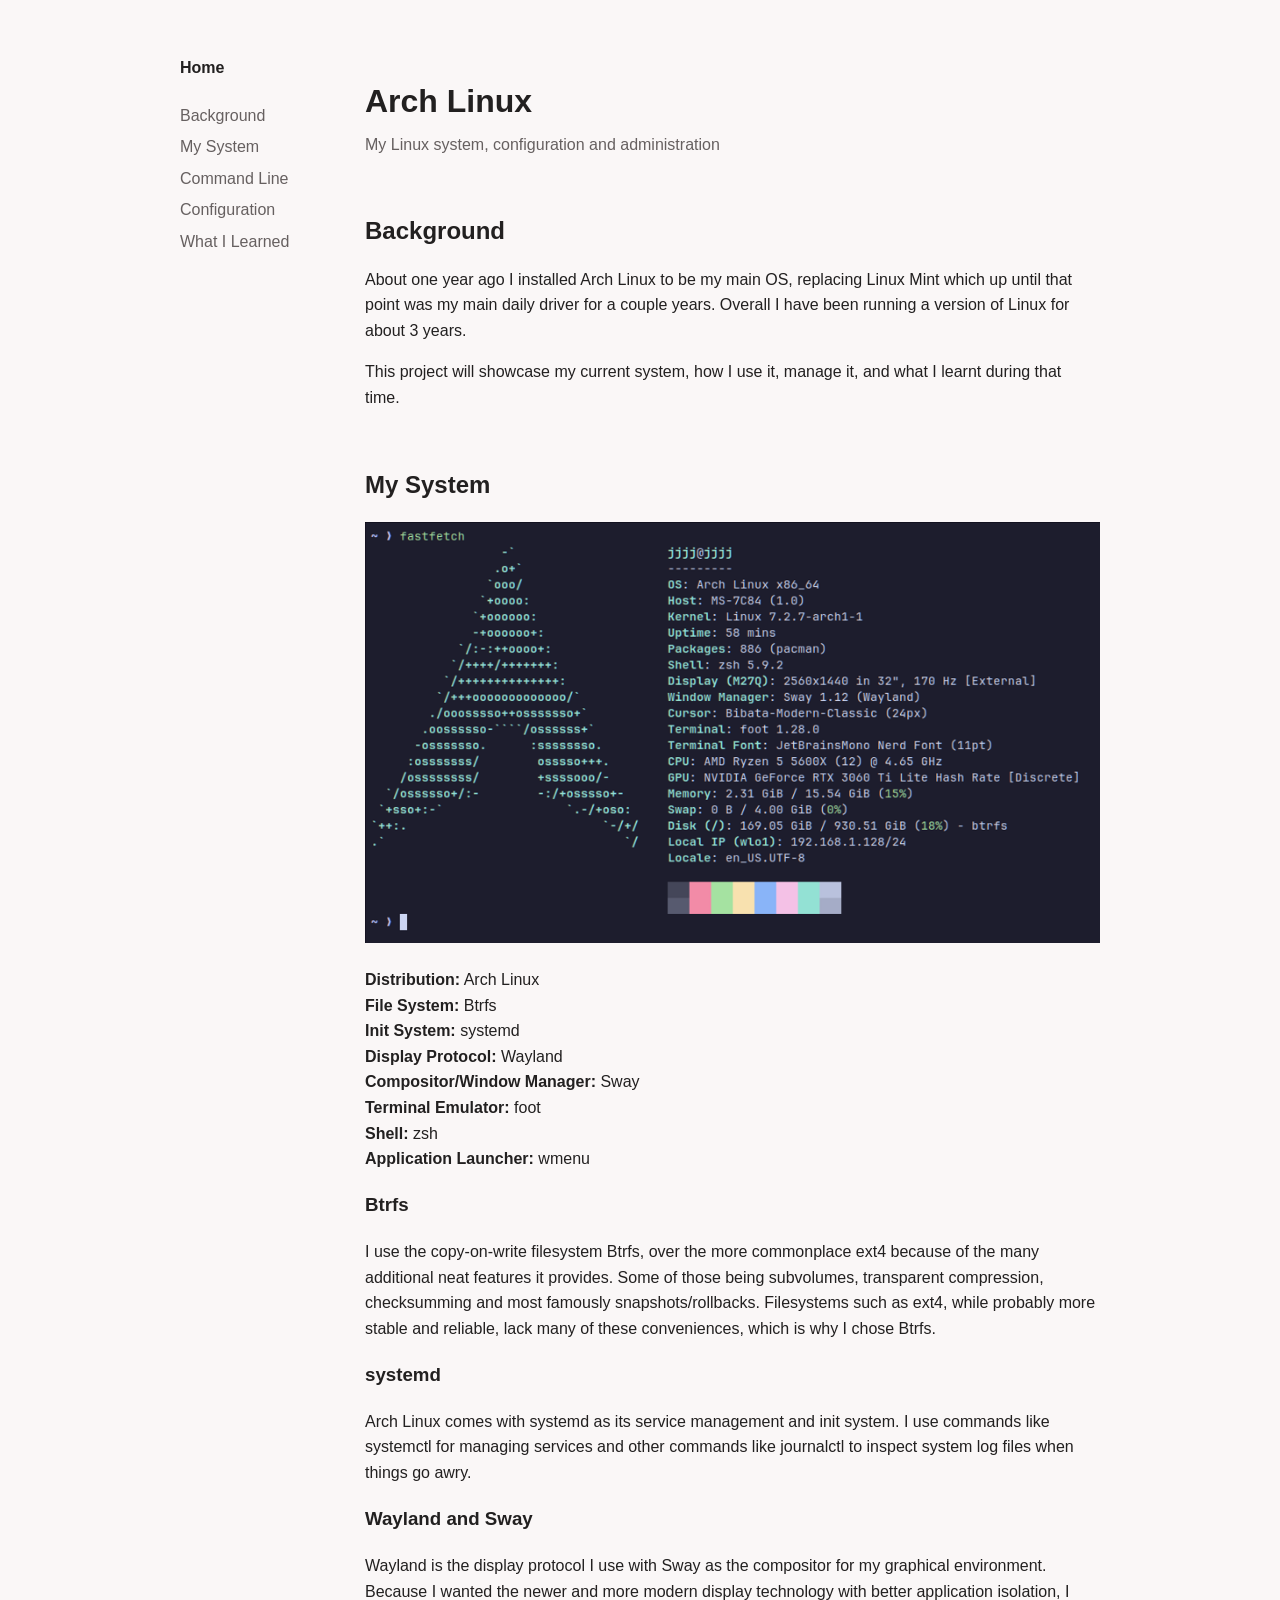
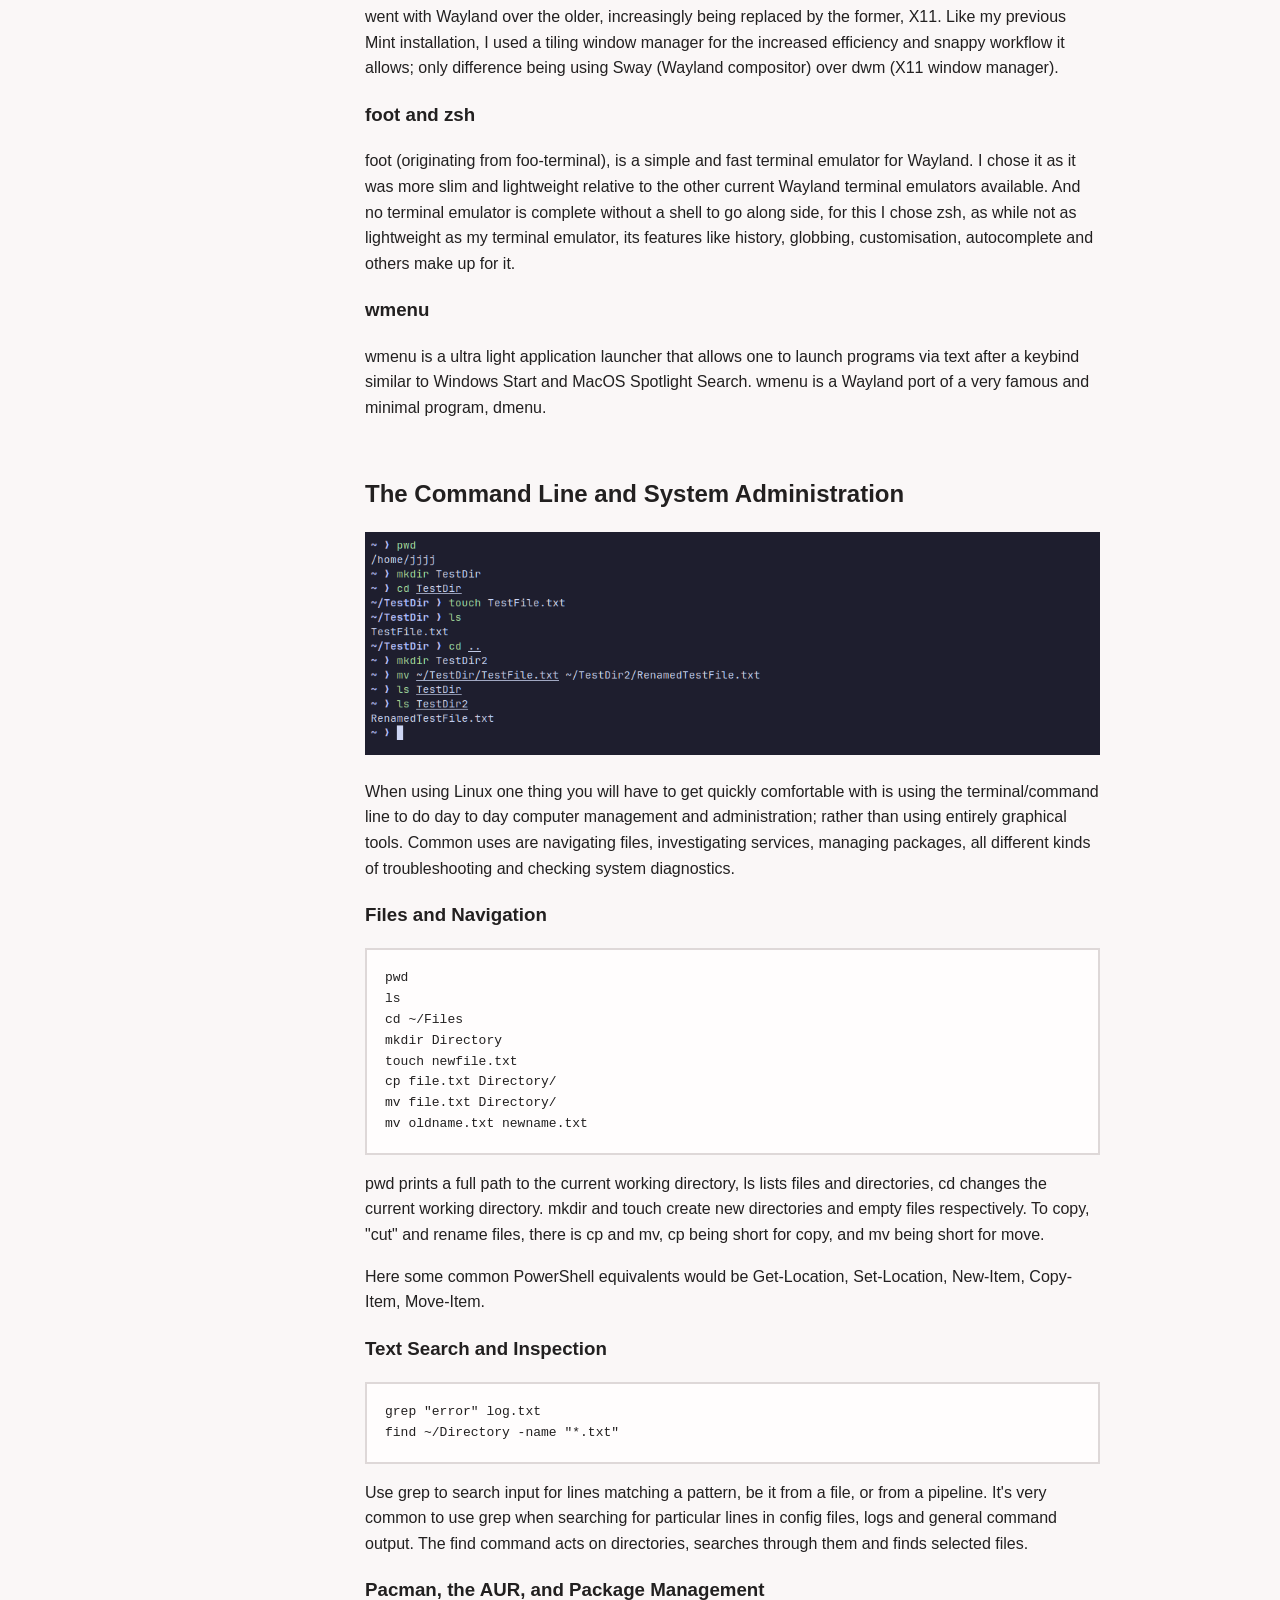
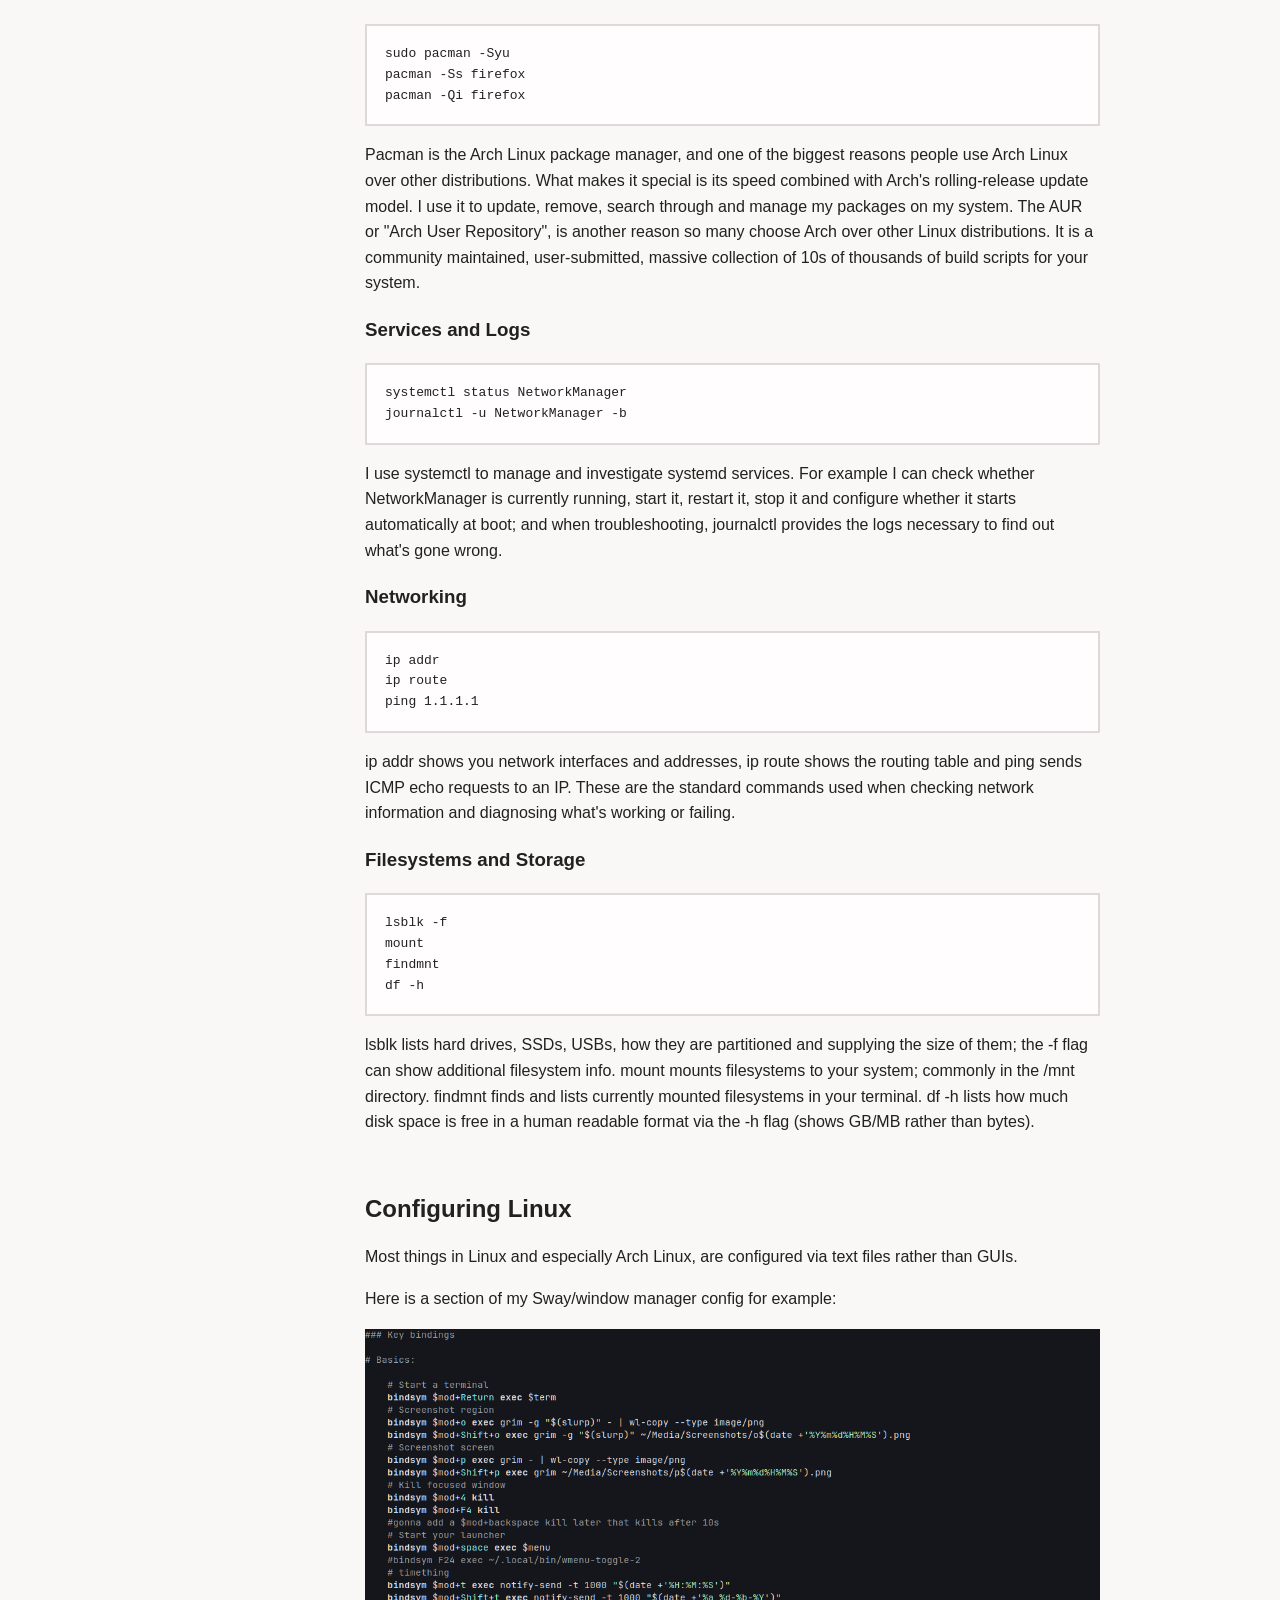
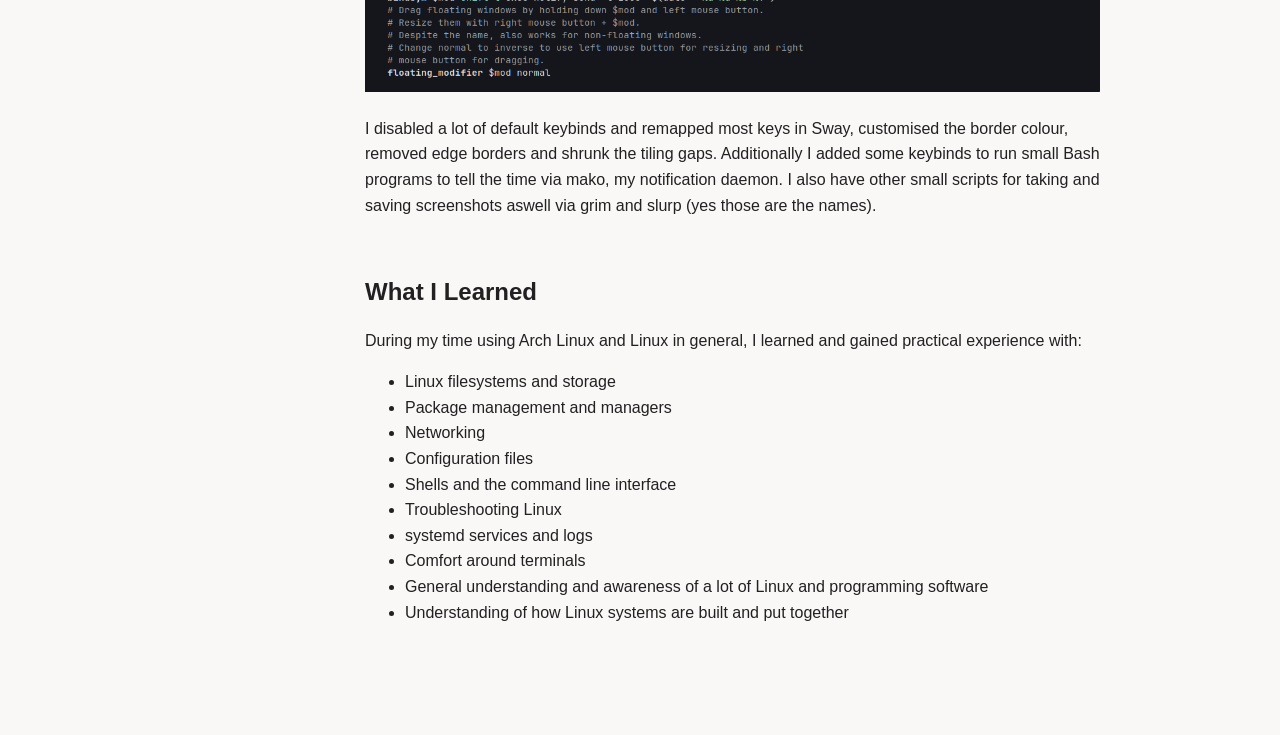
==== projects/archlinux.html @ 9ca2734d "add windows/powershell project and other minor changes" ====
<!DOCTYPE html>
<html lang="en">
<head>
    <meta charset="UTF-8">
    <meta name="viewport" content="width=device-width, initial-scale=1.0">
    <title>Arch Linux Configuration</title>
    <link rel="stylesheet" href="../project.css">
</head>
<body>
    <div class="side">
        <a class="home" href="../index.html">Home</a>
        <nav>
            <a href="#background">Background</a>
            <a href="#mysystem">My System</a>
            <a href="#commandline">Command Line</a>
            <a href="#configuration">Configuration</a>
            <a href="#learned">What I Learned</a>
        </nav>
    </div>

    <main>
        <h1>Arch Linux</h1>
        <p class="h1p">My Linux system, configuration and administration</p>

        <section id="background">
            <h2>Background</h2>
            <p>
                About one year ago I installed Arch Linux to be my main OS, replacing Linux Mint which up until
                that point was my main daily driver for a couple years. Overall I have been running a version of
                Linux for about 3 years.
            </p>
            <p>
                This project will showcase my current system, how I use it, manage it, and what I learnt during that time.
            </p>
        </section>

        <section id="mysystem">
            <h2>My System</h2>

            <img src="../images/fetch.png">

            <p>
                <strong>Distribution:</strong> Arch Linux<br>
                <strong>File System:</strong> Btrfs<br>
                <strong>Init System:</strong> systemd<br>
                <strong>Display Protocol:</strong> Wayland<br>
                <strong>Compositor/Window Manager:</strong> Sway<br>
                <strong>Terminal Emulator:</strong> foot<br>
                <strong>Shell:</strong> zsh<br>
                <strong>Application Launcher:</strong> wmenu
            </p>

            <h3>Btrfs</h3>
            <p>
                I use the copy-on-write filesystem Btrfs, over the more commonplace ext4 because of the many additional neat features it provides.
                Some of those being subvolumes, transparent compression, checksumming and most famously snapshots/rollbacks.
                
                Filesystems such as ext4, while probably more stable and reliable, lack many of these conveniences, which is why I chose Btrfs.
            </p>

            <h3>systemd</h3>
            <p>
                Arch Linux comes with systemd as its service management and init system. I use commands like systemctl for managing
                services and other commands like journalctl to inspect system log files when things go awry.
            </p>

            <h3>Wayland and Sway</h3>
            <p>
                Wayland is the display protocol I use with Sway as the compositor for my graphical environment. Because I wanted the
                newer and more modern display technology with better application isolation, I went with Wayland over the older, increasingly
                being replaced by the former, X11.
                
                Like my previous Mint installation, I used a tiling window manager for the increased efficiency and snappy workflow it allows;
                only difference being using Sway (Wayland compositor) over dwm (X11 window manager).
            </p>

            <h3>foot and zsh</h3>
            <p>
                foot (originating from foo-terminal), is a simple and fast terminal emulator for Wayland. I chose it as it was more slim and lightweight
                relative to the other current Wayland terminal emulators available. And no terminal emulator is complete without a shell
                to go along side, for this I chose zsh, as while not as lightweight as my terminal emulator, its features like history,
                globbing, customisation, autocomplete and others make up for it.
            </p>

            <h3>wmenu</h3>
            <p>
                wmenu is a ultra light application launcher that allows one to launch programs via text after a keybind similar
                to Windows Start and MacOS Spotlight Search. wmenu is a Wayland port of a very famous and minimal program, dmenu.
            </p>
        </section>

        <section id="commandline">
            <h2>The Command Line and System Administration</h2>

            <img src="../images/navigation.png">

            <p>
                When using Linux one thing you will have to get quickly comfortable with is using the terminal/command line to do
                day to day computer management and administration; rather than using entirely graphical tools. Common uses are navigating
                files, investigating services, managing packages, all different kinds of troubleshooting and checking system diagnostics.
            </p>

            <h3>Files and Navigation</h3>
            <pre>pwd
ls
cd ~/Files
mkdir Directory
touch newfile.txt
cp file.txt Directory/
mv file.txt Directory/
mv oldname.txt newname.txt</pre>

            <p>
                pwd prints a full path to the current working directory, ls lists files and directories, cd changes the current working
                directory. mkdir and touch create new directories and empty files respectively. To copy, "cut" and rename files, there is
                cp and mv, cp being short for copy, and mv being short for move.
            </p>
            <p>
                Here some common PowerShell equivalents would be Get-Location, Set-Location, New-Item, Copy-Item, Move-Item.
            </p>

            <h3>Text Search and Inspection</h3>
            <pre>grep "error" log.txt
find ~/Directory -name "*.txt"</pre>

            <p>
                Use grep to search input for lines matching a pattern, be it from a file, or from a pipeline. It's very common to use grep
                when searching for particular lines in config files, logs and general command output. The find command acts on directories,
                searches through them and finds selected files.
            </p>

            <h3>Pacman, the AUR, and Package Management</h3>
            <pre>sudo pacman -Syu
pacman -Ss firefox
pacman -Qi firefox</pre>

            <p>
                Pacman is the Arch Linux package manager, and one of the biggest reasons people use Arch Linux over other distributions.
                What makes it special is its speed combined with Arch's rolling-release update model.
                I use it to update, remove, search through and manage my packages on my system.
                
                The AUR or "Arch User Repository", is another reason so many choose Arch over other Linux distributions. It is a community
                maintained, user-submitted, massive collection of 10s of thousands of build scripts for your system.
            </p>

            <h3>Services and Logs</h3>
            <pre>systemctl status NetworkManager
journalctl -u NetworkManager -b</pre>

            <p>
                I use systemctl to manage and investigate systemd services. For example I can check whether NetworkManager is currently
                running, start it, restart it, stop it and configure whether it starts automatically at boot;
                and when troubleshooting, journalctl provides the logs necessary to find out what's gone wrong.
            </p>

            <h3>Networking</h3>
            <pre>ip addr
ip route
ping 1.1.1.1</pre>

            <p>
                ip addr shows you network interfaces and addresses, ip route shows the routing table and ping sends ICMP echo requests to an IP.
                These are the standard commands used when checking network information and diagnosing what's working or failing.
            </p>

            <h3>Filesystems and Storage</h3>
            <pre>lsblk -f
mount
findmnt
df -h</pre>

            <p>
                lsblk lists hard drives, SSDs, USBs, how they are partitioned and supplying the size of them; the -f flag can show additional filesystem info.
                mount mounts filesystems to your system; commonly in the /mnt directory. findmnt finds and lists currently mounted
                filesystems in your terminal. df -h lists how much disk space is free in a human readable format via the -h flag
                (shows GB/MB rather than bytes).
            </p>
        </section>

        <section id="configuration">
            <h2>Configuring Linux</h2>
            <p>
                Most things in Linux and especially Arch Linux, are configured via text files rather than GUIs.
            </p>
            <p>
                Here is a section of my Sway/window manager config for example:
            </p>

            <img src="../images/sway.png">

            <p>
                I disabled a lot of default keybinds and remapped most keys in Sway, customised the border colour, removed edge borders and shrunk the tiling gaps.

                Additionally I added some keybinds to run small Bash programs to tell the time via mako, my notification daemon. I also have other small scripts for
                taking and saving screenshots aswell via grim and slurp (yes those are the names).
            </p>
        </section>

        <section id="learned">
            <h2>What I Learned</h2>
            <p>
                During my time using Arch Linux and Linux in general, I learned and gained practical experience with:
            </p>
            <ul>
                <li>Linux filesystems and storage</li>
                <li>Package management and managers</li>
                <li>Networking</li>
                <li>Configuration files</li>
                <li>Shells and the command line interface</li>
                <li>Troubleshooting Linux</li>
                <li>systemd services and logs</li>
                <li>Comfort around terminals</li>
                <li>General understanding and awareness of a lot of Linux and programming software</li>
                <li>Understanding of how Linux systems are built and put together</li>
            </ul>
        </section>
    </main>
</body>
</html>
---- project.css ----
* {
    box-sizing: border-box;
}

html {
    scroll-behavior: smooth;
}

body {
    max-width: 950px;
    display: grid;
    grid-template-columns: 140px 1fr;
    gap: 45px;
    margin: 55px auto;
    padding: 0 15px;
    font-family: Arial, sans-serif;
    line-height: 1.6;
    color: #222020;
    background: #faf7f7;
}

.side {
    position: sticky;
    top: 55px;
    height: fit-content;
}

.home {
    display: block;
    margin-bottom: 22px;
    color: inherit;
    font-weight: bold;
    text-decoration: none;
}

nav a {
    display: block;
    margin-bottom: 6px;
    color: #666060;
    text-decoration: none;
}

nav a:hover {
    color: #222020;
}

main {
    max-width: 750px;
}

h1 {
    margin-bottom: 4px;
}

.h1p {
    margin: 0 0 55px;
    color: #666060;
}

section {
    margin-bottom: 55px;
    scroll-margin-top: 55px;
}

section h2 {
    margin-bottom: 0;
}

pre {
    padding: 18px;
    overflow-x: auto;
    background: #fffdfd;
    border: 2px solid #ded8d8;
}

main img {
    display: block;
    max-width: 100%;
    height: auto;
    margin: 18px 0 24px;
}
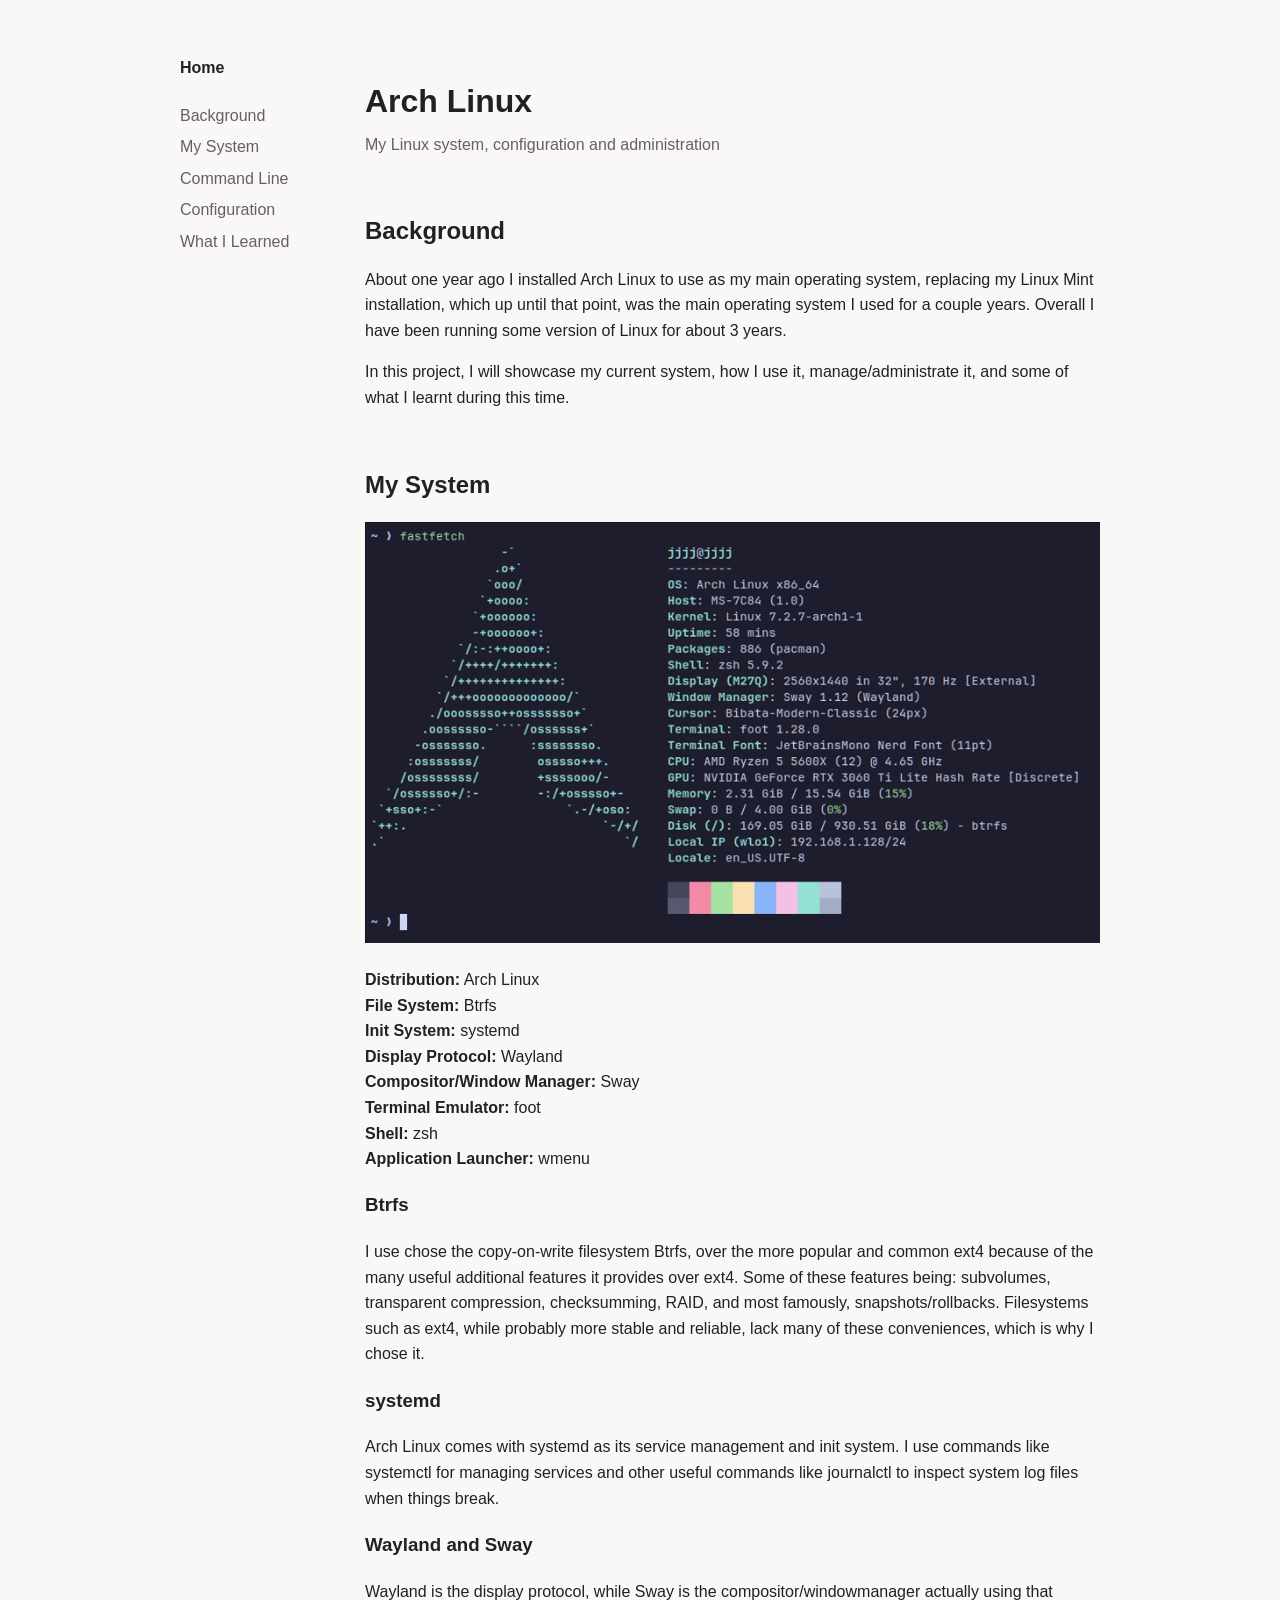
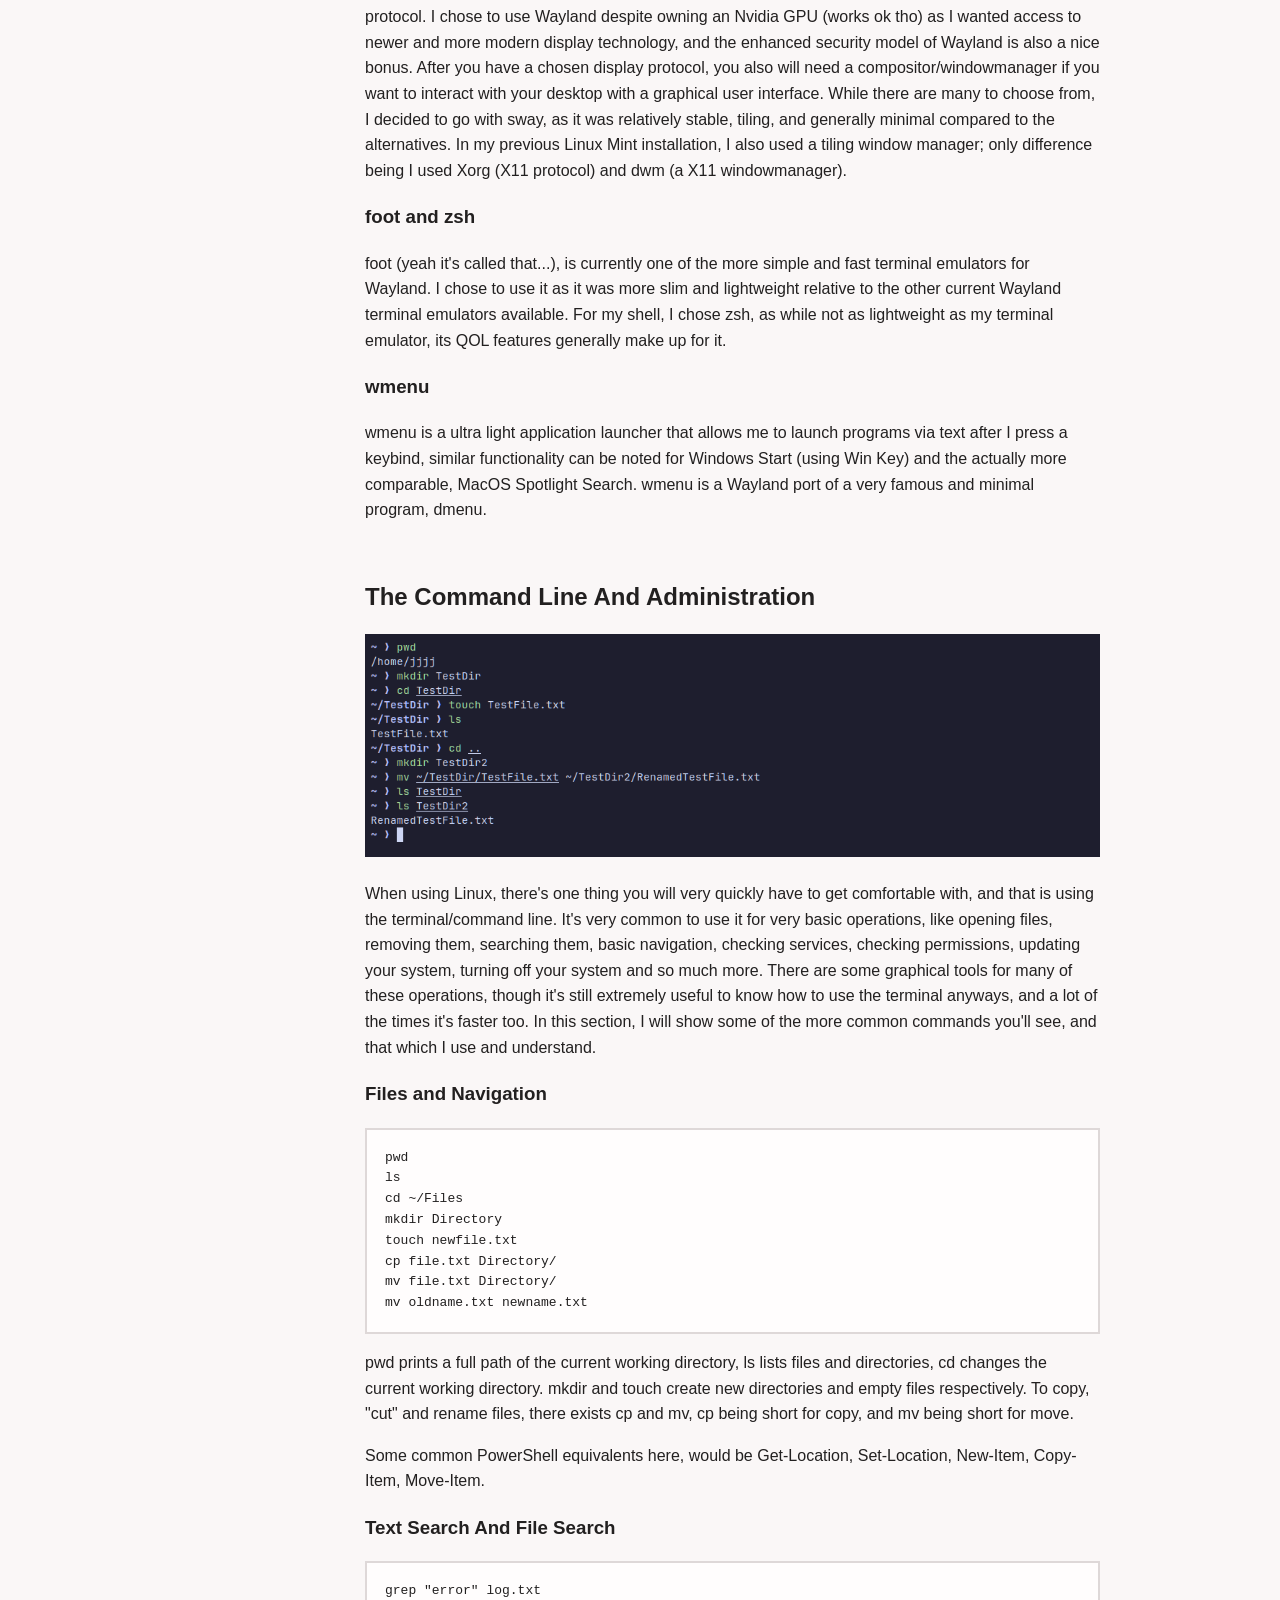
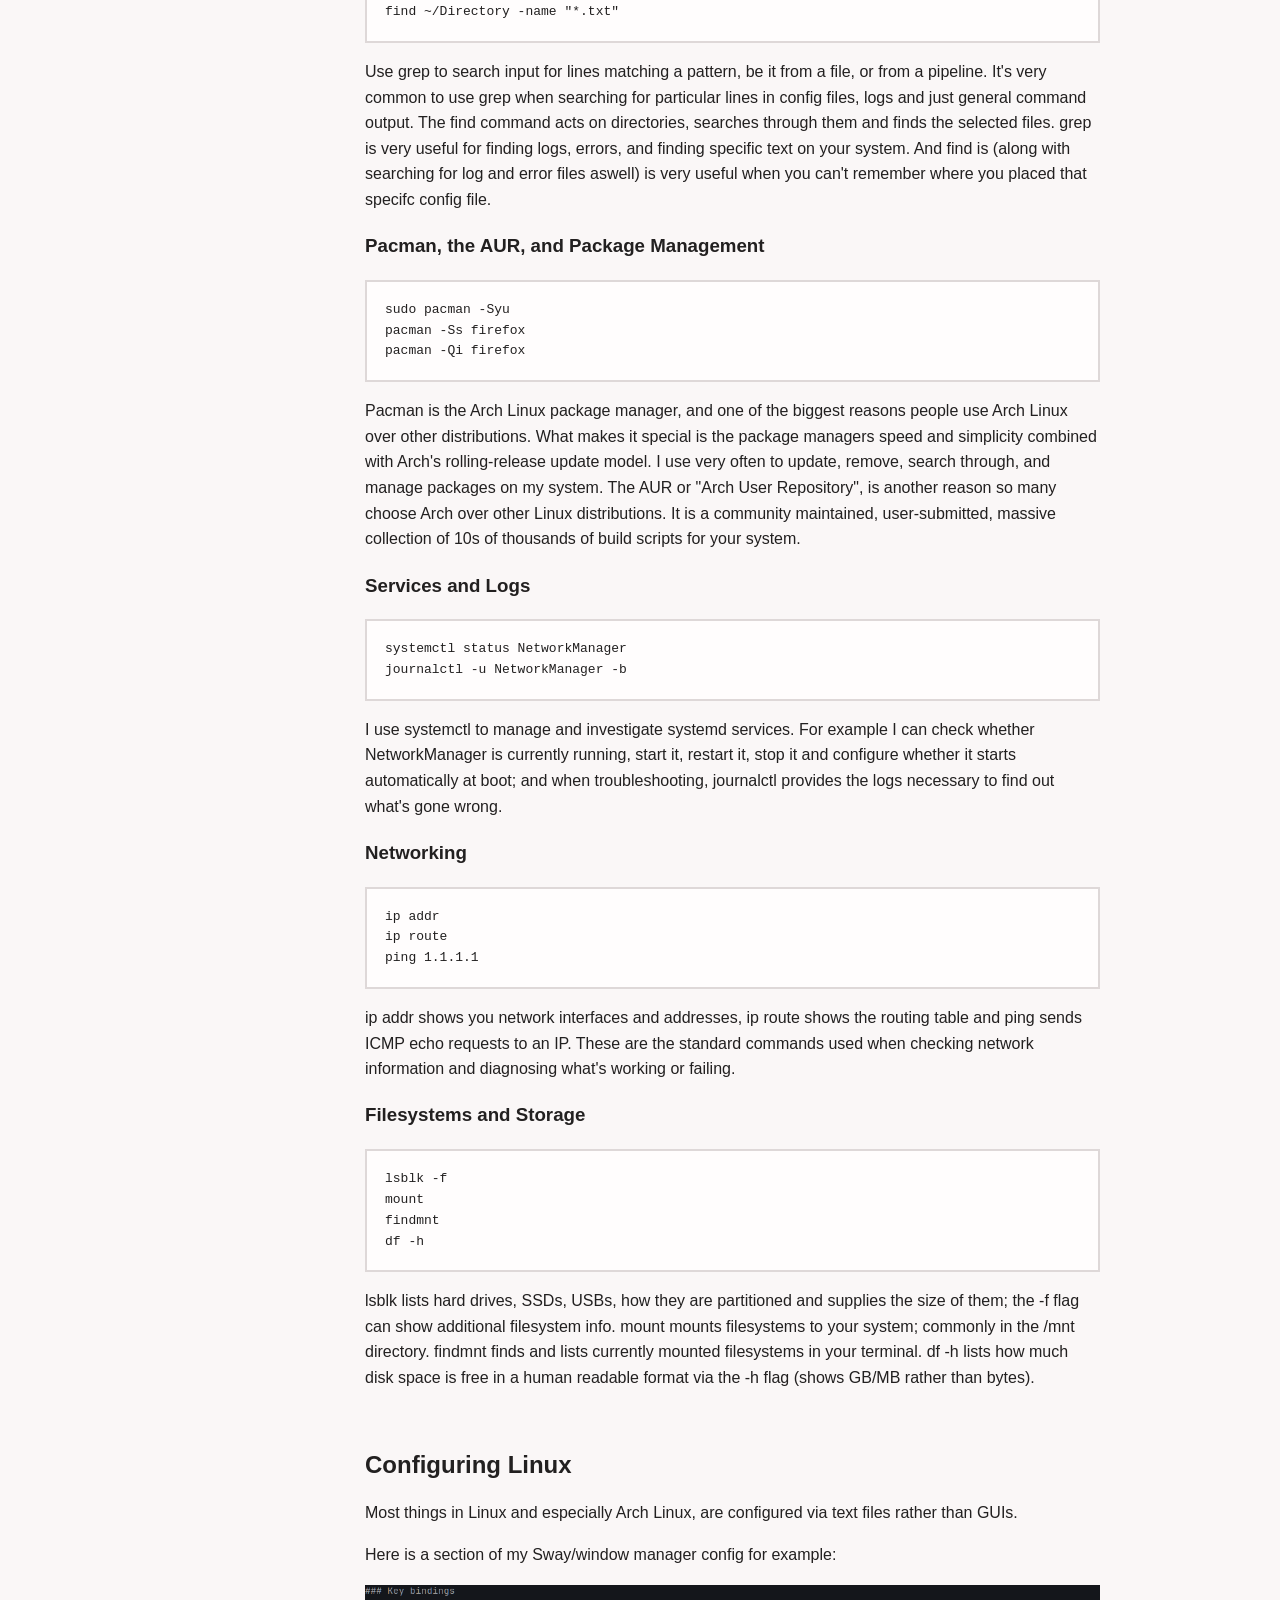
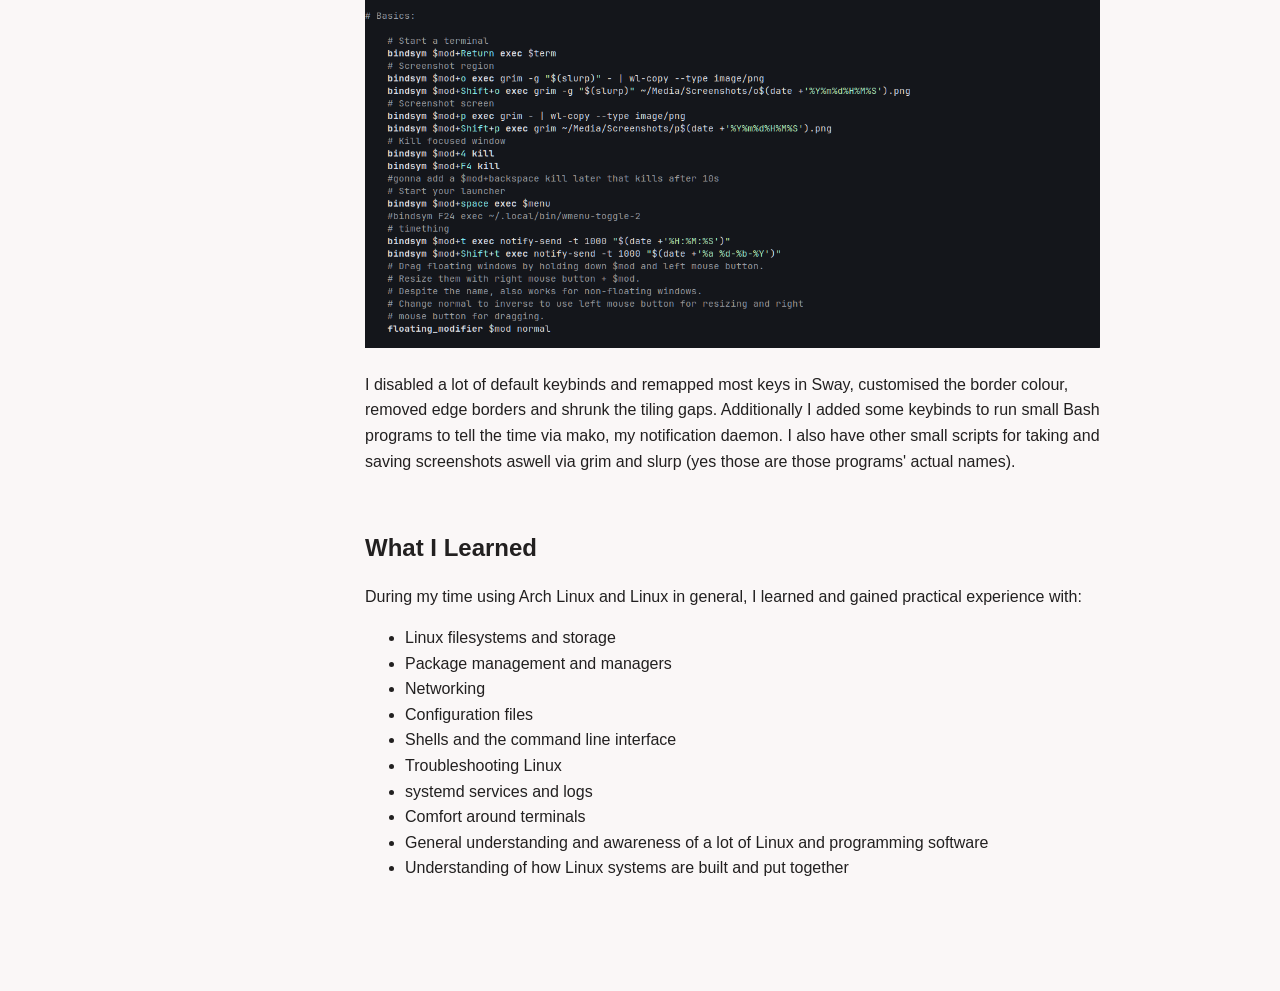
==== commit fe28d372: "add rust programming project and proof read/ reformat linux and windows projects" ====
--- a/projects/archlinux.html
+++ b/projects/archlinux.html
@@ -25,12 +25,12 @@
         <section id="background">
             <h2>Background</h2>
             <p>
-                About one year ago I installed Arch Linux to be my main OS, replacing Linux Mint which up until
-                that point was my main daily driver for a couple years. Overall I have been running a version of
+                About one year ago I installed Arch Linux to use as my main operating system, replacing my Linux Mint installation, which up until
+                that point, was the main operating system I used for a couple years. Overall I have been running some version of
                 Linux for about 3 years.
             </p>
             <p>
-                This project will showcase my current system, how I use it, manage it, and what I learnt during that time.
+                In this project, I will showcase my current system, how I use it, manage/administrate it, and some of what I learnt during this time.
             </p>
         </section>
 
@@ -52,52 +52,58 @@
 
             <h3>Btrfs</h3>
             <p>
-                I use the copy-on-write filesystem Btrfs, over the more commonplace ext4 because of the many additional neat features it provides.
-                Some of those being subvolumes, transparent compression, checksumming and most famously snapshots/rollbacks.
-                
-                Filesystems such as ext4, while probably more stable and reliable, lack many of these conveniences, which is why I chose Btrfs.
+                I use chose the copy-on-write filesystem Btrfs, over the more popular and common ext4 because of the many useful additional features it provides over ext4.
+                Some of these features being: subvolumes, transparent compression, checksumming, RAID, and most famously, snapshots/rollbacks.
+                
+                Filesystems such as ext4, while probably more stable and reliable, lack many of these conveniences, which is why I chose it.
             </p>
 
             <h3>systemd</h3>
             <p>
                 Arch Linux comes with systemd as its service management and init system. I use commands like systemctl for managing
-                services and other commands like journalctl to inspect system log files when things go awry.
+                services and other useful commands like journalctl to inspect system log files when things break.
             </p>
 
             <h3>Wayland and Sway</h3>
             <p>
-                Wayland is the display protocol I use with Sway as the compositor for my graphical environment. Because I wanted the
-                newer and more modern display technology with better application isolation, I went with Wayland over the older, increasingly
-                being replaced by the former, X11.
-                
-                Like my previous Mint installation, I used a tiling window manager for the increased efficiency and snappy workflow it allows;
-                only difference being using Sway (Wayland compositor) over dwm (X11 window manager).
+                Wayland is the display protocol, while Sway is the compositor/windowmanager actually using that protocol.
+                I chose to use Wayland despite owning an Nvidia GPU (works ok tho) as I wanted access to newer and more modern display technology,
+                and the enhanced security model of Wayland is also a nice bonus.
+                
+                After you have a chosen display protocol, you also will need a compositor/windowmanager if you want to interact with your desktop with a graphical
+                user interface. While there are many to choose from, I decided to go with sway, as it was relatively stable, tiling, and generally minimal compared to
+                the alternatives.
+
+                In my previous Linux Mint installation, I also used a tiling window manager; only difference being I used Xorg (X11 protocol) and dwm (a X11 windowmanager).
             </p>
 
             <h3>foot and zsh</h3>
             <p>
-                foot (originating from foo-terminal), is a simple and fast terminal emulator for Wayland. I chose it as it was more slim and lightweight
-                relative to the other current Wayland terminal emulators available. And no terminal emulator is complete without a shell
-                to go along side, for this I chose zsh, as while not as lightweight as my terminal emulator, its features like history,
-                globbing, customisation, autocomplete and others make up for it.
+                foot (yeah it's called that...), is currently one of the more simple and fast terminal emulators for Wayland. I chose to use it as it was more slim and lightweight
+                relative to the other current Wayland terminal emulators available.
+
+                For my shell, I chose zsh, as while not as lightweight as my terminal emulator, its QOL features generally make up for it.
             </p>
 
             <h3>wmenu</h3>
             <p>
-                wmenu is a ultra light application launcher that allows one to launch programs via text after a keybind similar
-                to Windows Start and MacOS Spotlight Search. wmenu is a Wayland port of a very famous and minimal program, dmenu.
+                wmenu is a ultra light application launcher that allows me to launch programs via text after I press a keybind, similar functionality can be noted for
+                Windows Start (using Win Key) and the actually more comparable, MacOS Spotlight Search. wmenu is a Wayland port of a very famous and minimal program, dmenu.
             </p>
         </section>
 
         <section id="commandline">
-            <h2>The Command Line and System Administration</h2>
+            <h2>The Command Line And Administration</h2>
 
             <img src="../images/navigation.png">
 
             <p>
-                When using Linux one thing you will have to get quickly comfortable with is using the terminal/command line to do
-                day to day computer management and administration; rather than using entirely graphical tools. Common uses are navigating
-                files, investigating services, managing packages, all different kinds of troubleshooting and checking system diagnostics.
+                When using Linux, there's one thing you will very quickly have to get comfortable with, and that is using the terminal/command line. 
+                
+                It's very common to use it for very basic operations, like opening files, removing them, searching them, basic navigation, checking services, checking permissions, updating your system,
+                turning off your system and so much more. There are some graphical tools for many of these operations, though it's still extremely useful to know how to use the terminal anyways, and a lot of the times it's faster too.
+                
+                In this section, I will show some of the more common commands you'll see, and that which I use and understand.
             </p>
 
             <h3>Files and Navigation</h3>
@@ -111,22 +117,25 @@
 mv oldname.txt newname.txt</pre>
 
             <p>
-                pwd prints a full path to the current working directory, ls lists files and directories, cd changes the current working
-                directory. mkdir and touch create new directories and empty files respectively. To copy, "cut" and rename files, there is
+                pwd prints a full path of the current working directory, ls lists files and directories, cd changes the current working
+                directory. mkdir and touch create new directories and empty files respectively. To copy, "cut" and rename files, there exists
                 cp and mv, cp being short for copy, and mv being short for move.
             </p>
             <p>
-                Here some common PowerShell equivalents would be Get-Location, Set-Location, New-Item, Copy-Item, Move-Item.
-            </p>
-
-            <h3>Text Search and Inspection</h3>
+                Some common PowerShell equivalents here, would be Get-Location, Set-Location, New-Item, Copy-Item, Move-Item.
+            </p>
+
+            <h3>Text Search And File Search</h3>
             <pre>grep "error" log.txt
 find ~/Directory -name "*.txt"</pre>
 
             <p>
                 Use grep to search input for lines matching a pattern, be it from a file, or from a pipeline. It's very common to use grep
-                when searching for particular lines in config files, logs and general command output. The find command acts on directories,
-                searches through them and finds selected files.
+                when searching for particular lines in config files, logs and just general command output. The find command acts on directories,
+                searches through them and finds the selected files.
+
+                grep is very useful for finding logs, errors, and finding specific text on your system. And find is (along with searching for log and error files aswell)
+                is very useful when you can't remember where you placed that specifc config file.
             </p>
 
             <h3>Pacman, the AUR, and Package Management</h3>
@@ -136,8 +145,8 @@
 
             <p>
                 Pacman is the Arch Linux package manager, and one of the biggest reasons people use Arch Linux over other distributions.
-                What makes it special is its speed combined with Arch's rolling-release update model.
-                I use it to update, remove, search through and manage my packages on my system.
+                What makes it special is the package managers speed and simplicity combined with Arch's rolling-release update model.
+                I use very often to update, remove, search through, and manage packages on my system.
                 
                 The AUR or "Arch User Repository", is another reason so many choose Arch over other Linux distributions. It is a community
                 maintained, user-submitted, massive collection of 10s of thousands of build scripts for your system.
@@ -170,7 +179,7 @@
 df -h</pre>
 
             <p>
-                lsblk lists hard drives, SSDs, USBs, how they are partitioned and supplying the size of them; the -f flag can show additional filesystem info.
+                lsblk lists hard drives, SSDs, USBs, how they are partitioned and supplies the size of them; the -f flag can show additional filesystem info.
                 mount mounts filesystems to your system; commonly in the /mnt directory. findmnt finds and lists currently mounted
                 filesystems in your terminal. df -h lists how much disk space is free in a human readable format via the -h flag
                 (shows GB/MB rather than bytes).
@@ -192,7 +201,7 @@
                 I disabled a lot of default keybinds and remapped most keys in Sway, customised the border colour, removed edge borders and shrunk the tiling gaps.
 
                 Additionally I added some keybinds to run small Bash programs to tell the time via mako, my notification daemon. I also have other small scripts for
-                taking and saving screenshots aswell via grim and slurp (yes those are the names).
+                taking and saving screenshots aswell via grim and slurp (yes those are those programs' actual names).
             </p>
         </section>
 
--- a/project.css
+++ b/project.css
@@ -78,4 +78,9 @@
     max-width: 100%;
     height: auto;
     margin: 18px 0 24px;
+}
+
+code {
+    font-size: 1em;
+    font-family: Consolas, "Courier New", monospace;
 }
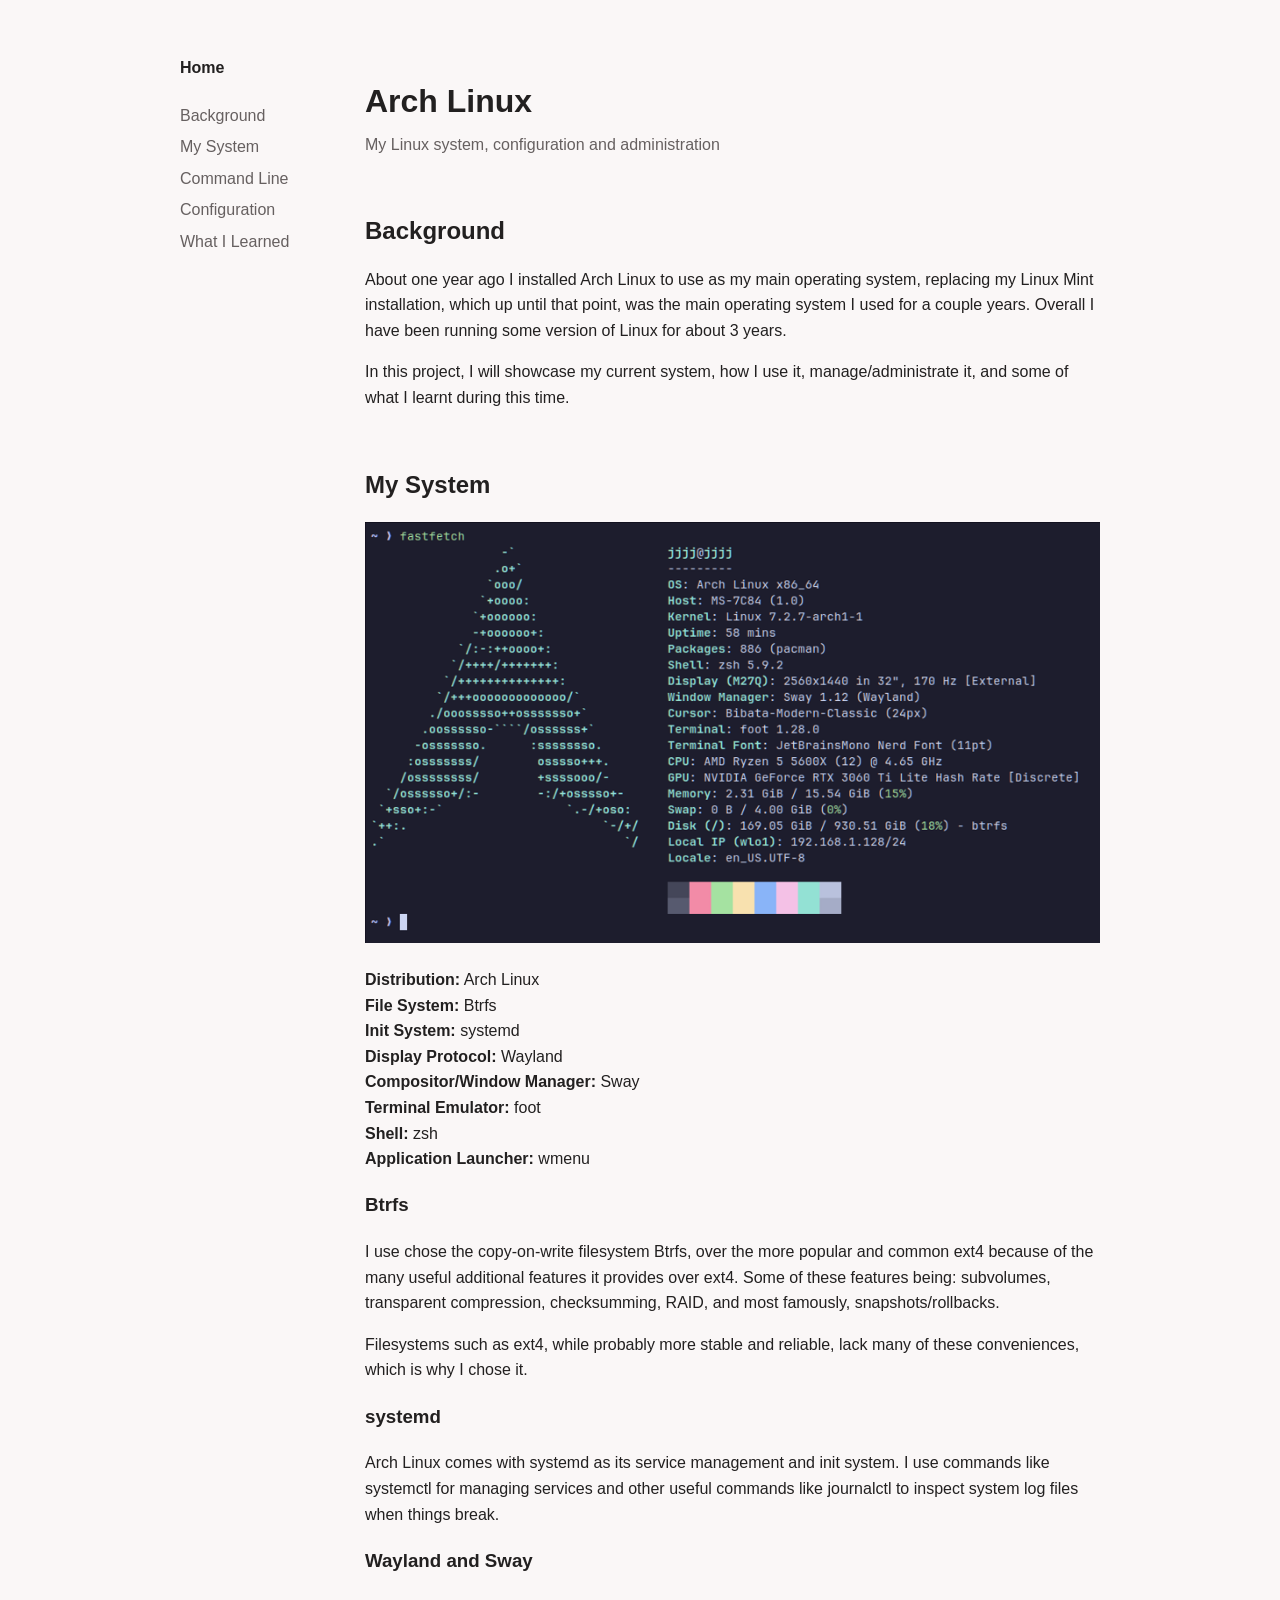
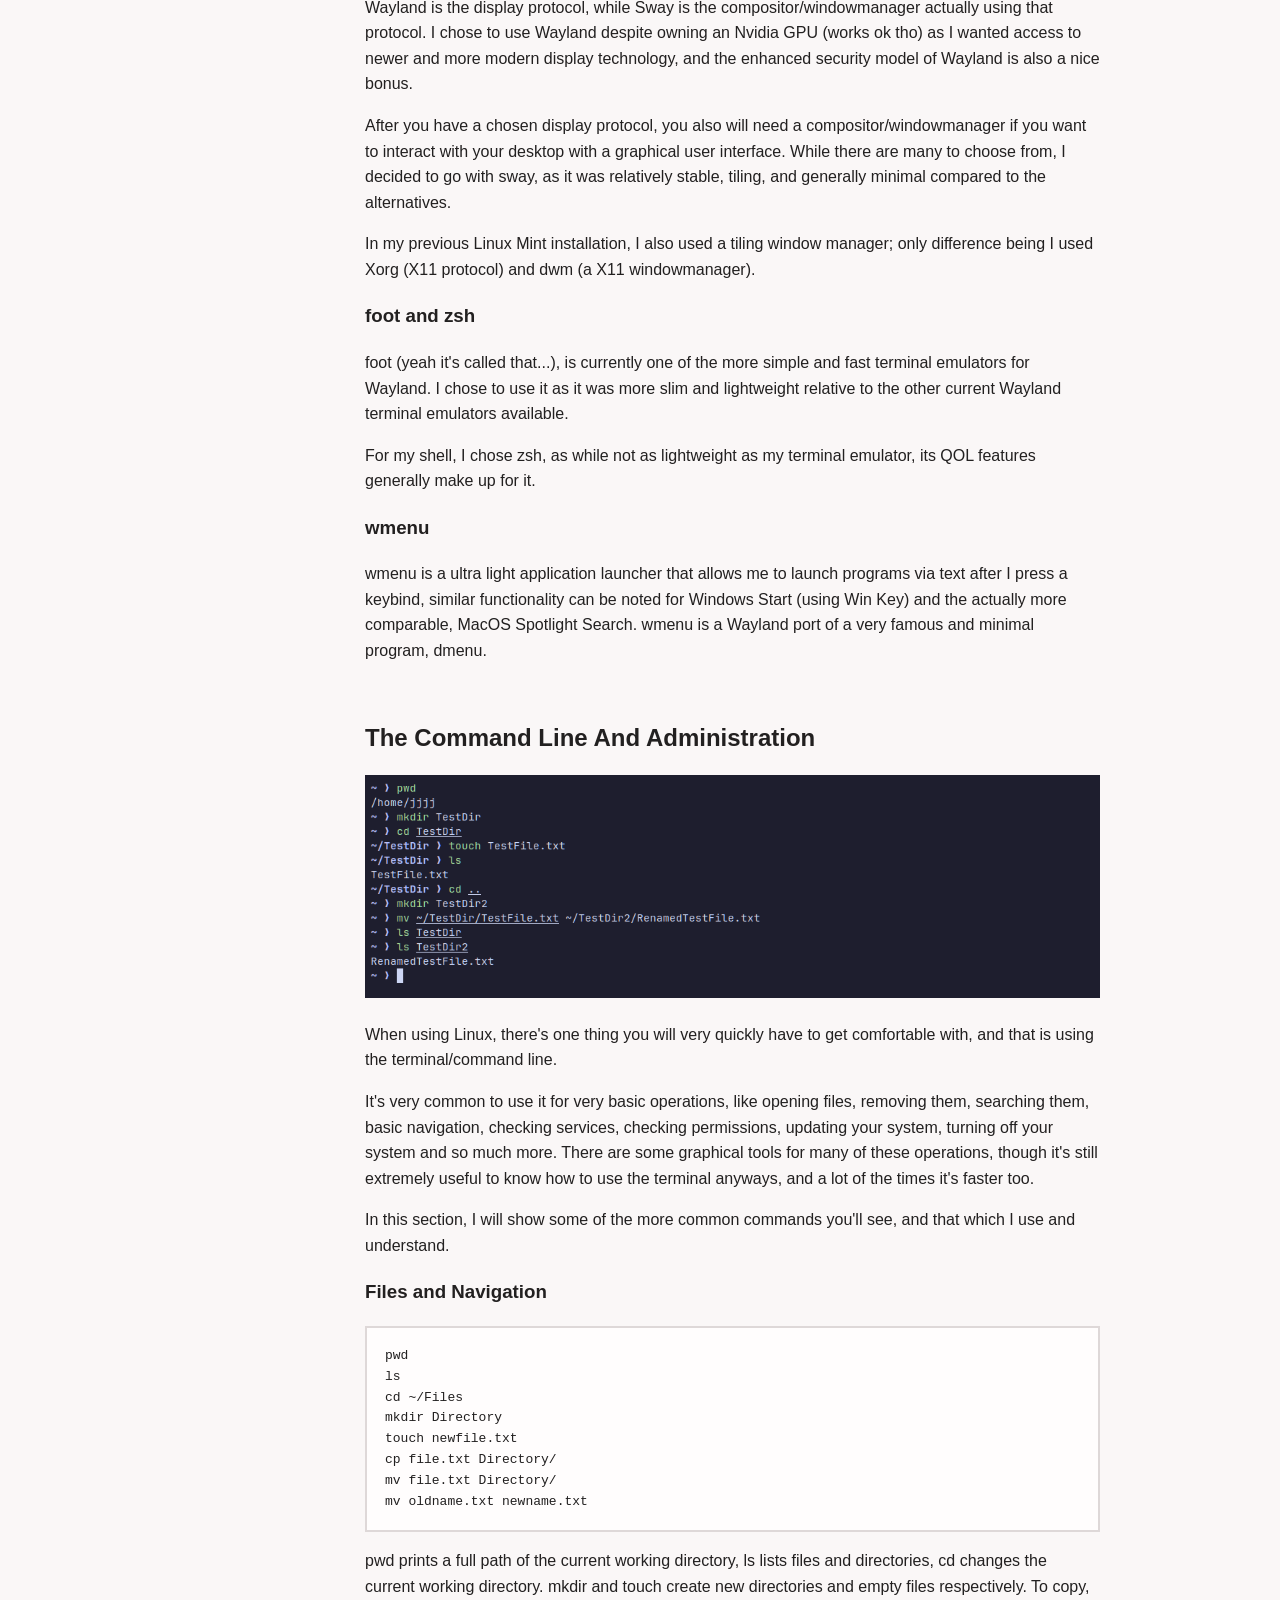
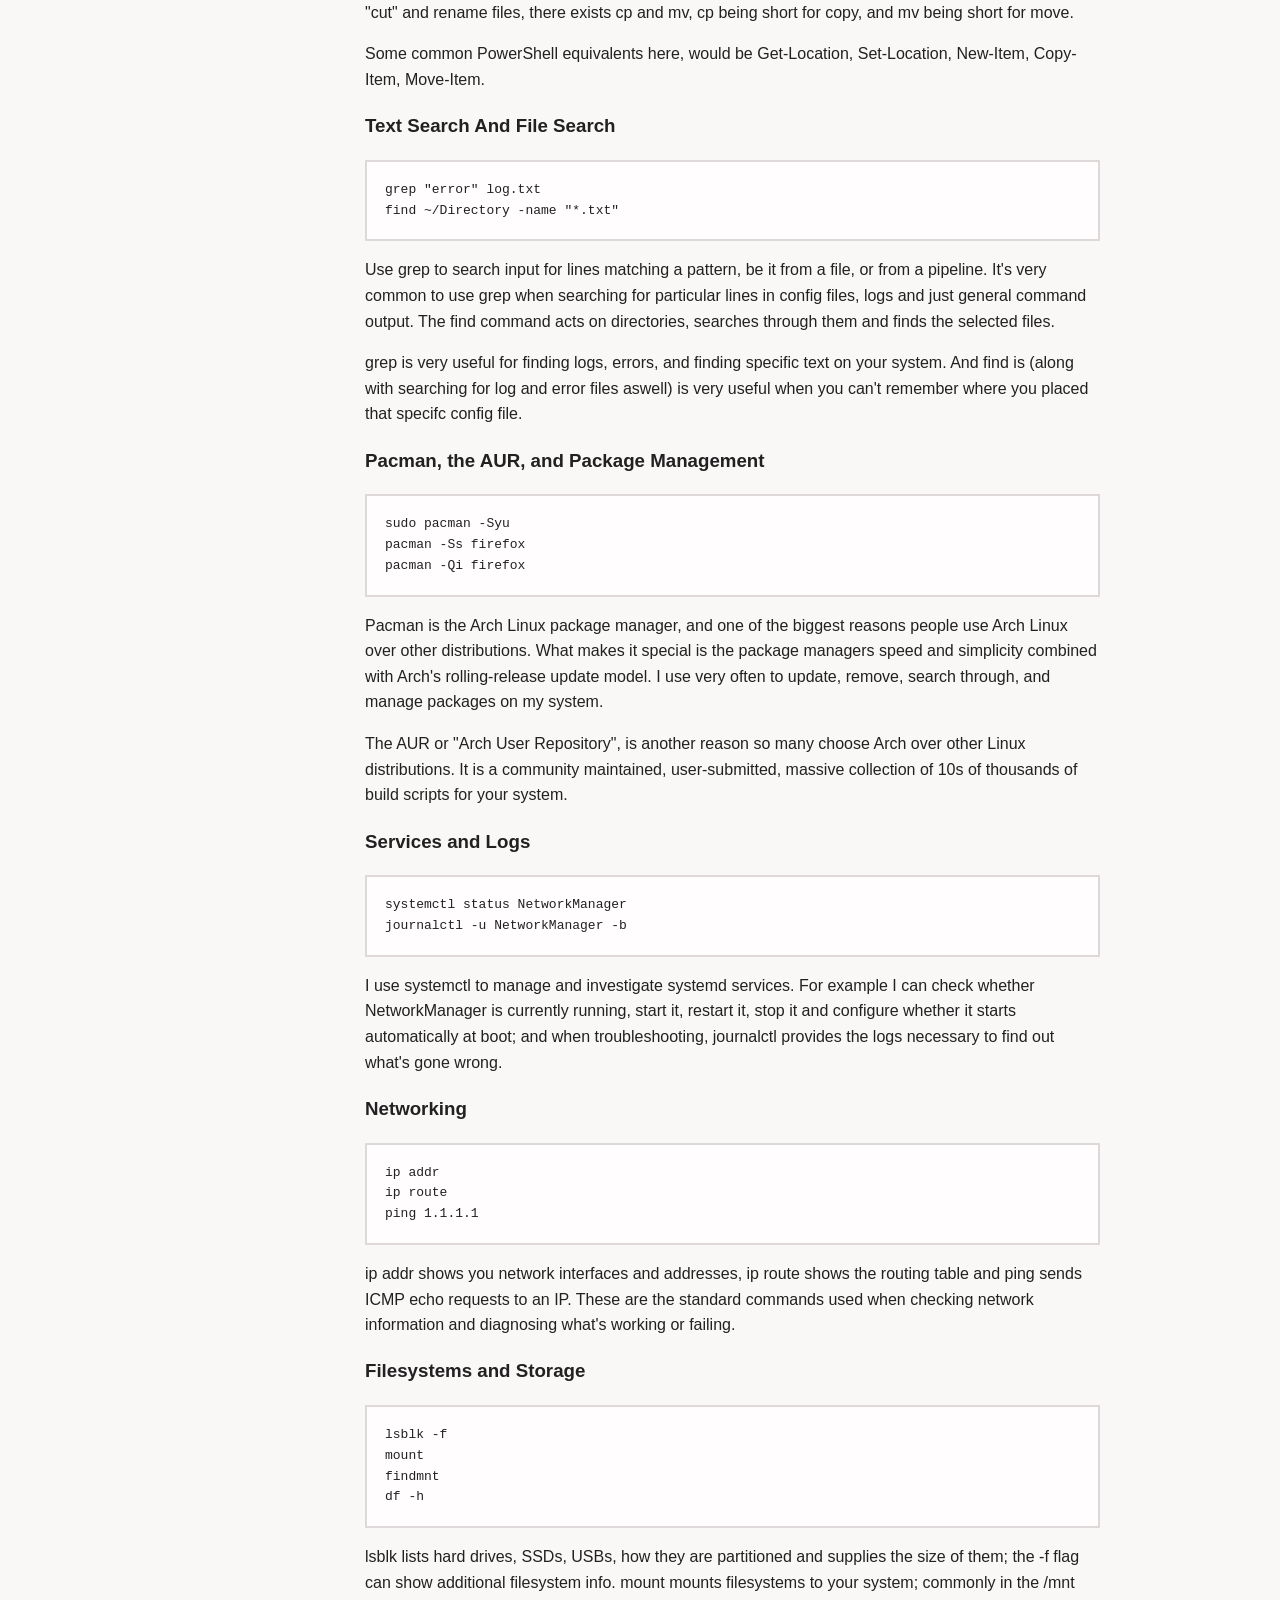
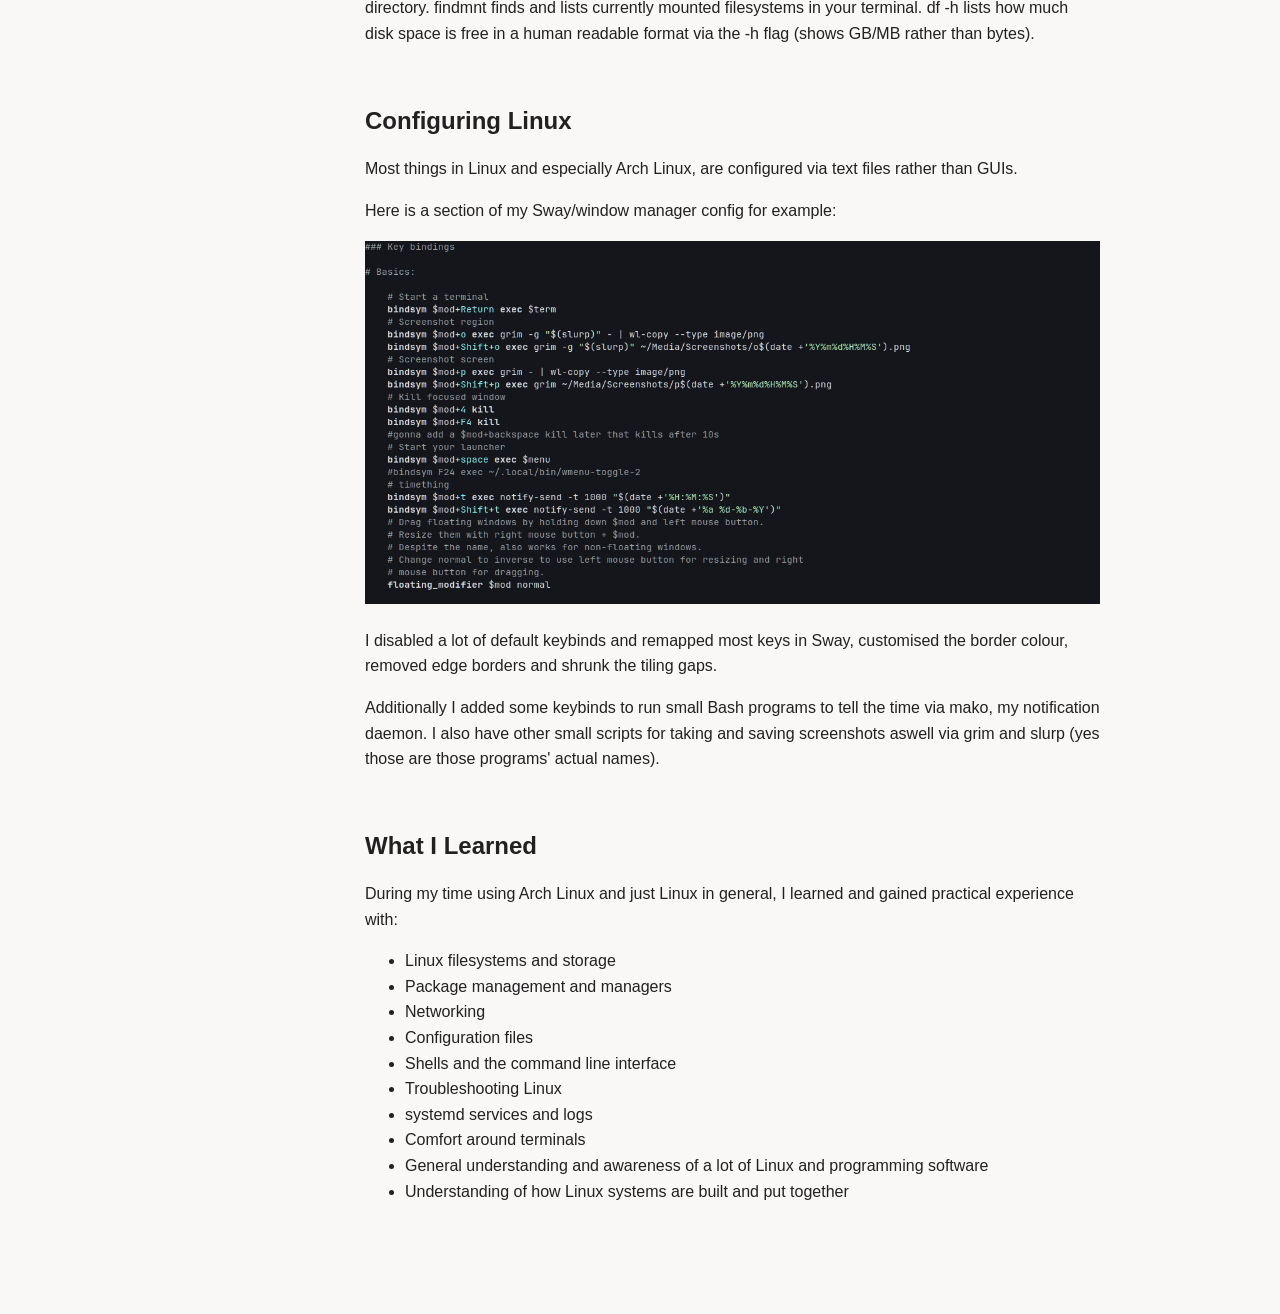
==== commit 57086a20: "reword network project and reformat others" ====
--- a/projects/archlinux.html
+++ b/projects/archlinux.html
@@ -29,6 +29,7 @@
                 that point, was the main operating system I used for a couple years. Overall I have been running some version of
                 Linux for about 3 years.
             </p>
+            
             <p>
                 In this project, I will showcase my current system, how I use it, manage/administrate it, and some of what I learnt during this time.
             </p>
@@ -54,7 +55,9 @@
             <p>
                 I use chose the copy-on-write filesystem Btrfs, over the more popular and common ext4 because of the many useful additional features it provides over ext4.
                 Some of these features being: subvolumes, transparent compression, checksumming, RAID, and most famously, snapshots/rollbacks.
-                
+            </p>
+
+            <p> 
                 Filesystems such as ext4, while probably more stable and reliable, lack many of these conveniences, which is why I chose it.
             </p>
 
@@ -69,11 +72,15 @@
                 Wayland is the display protocol, while Sway is the compositor/windowmanager actually using that protocol.
                 I chose to use Wayland despite owning an Nvidia GPU (works ok tho) as I wanted access to newer and more modern display technology,
                 and the enhanced security model of Wayland is also a nice bonus.
-                
+            </p>
+
+            <p>    
                 After you have a chosen display protocol, you also will need a compositor/windowmanager if you want to interact with your desktop with a graphical
                 user interface. While there are many to choose from, I decided to go with sway, as it was relatively stable, tiling, and generally minimal compared to
                 the alternatives.
-
+            </p>
+
+            <p>
                 In my previous Linux Mint installation, I also used a tiling window manager; only difference being I used Xorg (X11 protocol) and dwm (a X11 windowmanager).
             </p>
 
@@ -81,7 +88,9 @@
             <p>
                 foot (yeah it's called that...), is currently one of the more simple and fast terminal emulators for Wayland. I chose to use it as it was more slim and lightweight
                 relative to the other current Wayland terminal emulators available.
-
+            </p>
+
+            <p>
                 For my shell, I chose zsh, as while not as lightweight as my terminal emulator, its QOL features generally make up for it.
             </p>
 
@@ -99,10 +108,14 @@
 
             <p>
                 When using Linux, there's one thing you will very quickly have to get comfortable with, and that is using the terminal/command line. 
-                
+            </p>
+
+            <p>             
                 It's very common to use it for very basic operations, like opening files, removing them, searching them, basic navigation, checking services, checking permissions, updating your system,
                 turning off your system and so much more. There are some graphical tools for many of these operations, though it's still extremely useful to know how to use the terminal anyways, and a lot of the times it's faster too.
-                
+            </p>
+
+            <p>   
                 In this section, I will show some of the more common commands you'll see, and that which I use and understand.
             </p>
 
@@ -133,7 +146,9 @@
                 Use grep to search input for lines matching a pattern, be it from a file, or from a pipeline. It's very common to use grep
                 when searching for particular lines in config files, logs and just general command output. The find command acts on directories,
                 searches through them and finds the selected files.
-
+            </p>
+
+            <p>
                 grep is very useful for finding logs, errors, and finding specific text on your system. And find is (along with searching for log and error files aswell)
                 is very useful when you can't remember where you placed that specifc config file.
             </p>
@@ -147,7 +162,9 @@
                 Pacman is the Arch Linux package manager, and one of the biggest reasons people use Arch Linux over other distributions.
                 What makes it special is the package managers speed and simplicity combined with Arch's rolling-release update model.
                 I use very often to update, remove, search through, and manage packages on my system.
-                
+            </p>
+
+            <p>    
                 The AUR or "Arch User Repository", is another reason so many choose Arch over other Linux distributions. It is a community
                 maintained, user-submitted, massive collection of 10s of thousands of build scripts for your system.
             </p>
@@ -191,6 +208,7 @@
             <p>
                 Most things in Linux and especially Arch Linux, are configured via text files rather than GUIs.
             </p>
+
             <p>
                 Here is a section of my Sway/window manager config for example:
             </p>
@@ -199,7 +217,9 @@
 
             <p>
                 I disabled a lot of default keybinds and remapped most keys in Sway, customised the border colour, removed edge borders and shrunk the tiling gaps.
-
+            </p>
+
+            <p>
                 Additionally I added some keybinds to run small Bash programs to tell the time via mako, my notification daemon. I also have other small scripts for
                 taking and saving screenshots aswell via grim and slurp (yes those are those programs' actual names).
             </p>
@@ -208,7 +228,7 @@
         <section id="learned">
             <h2>What I Learned</h2>
             <p>
-                During my time using Arch Linux and Linux in general, I learned and gained practical experience with:
+                During my time using Arch Linux and just Linux in general, I learned and gained practical experience with:
             </p>
             <ul>
                 <li>Linux filesystems and storage</li>
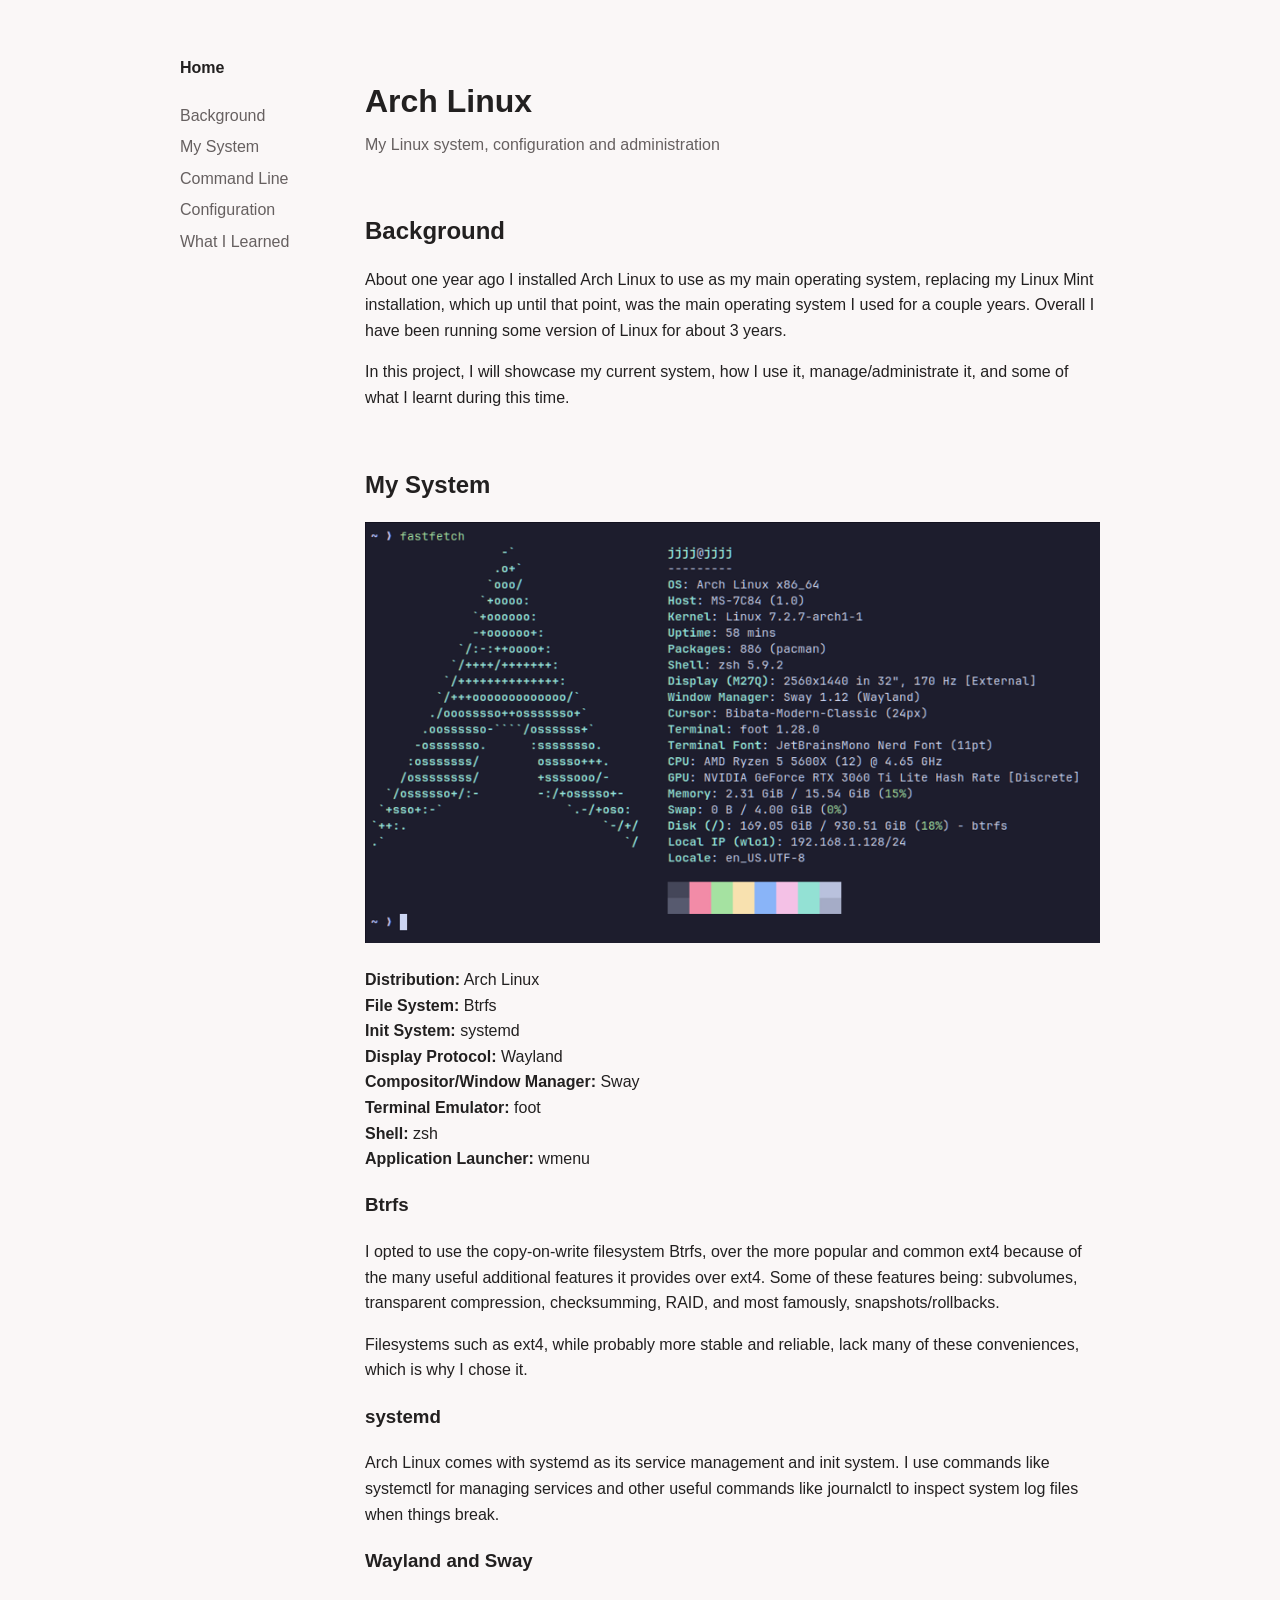
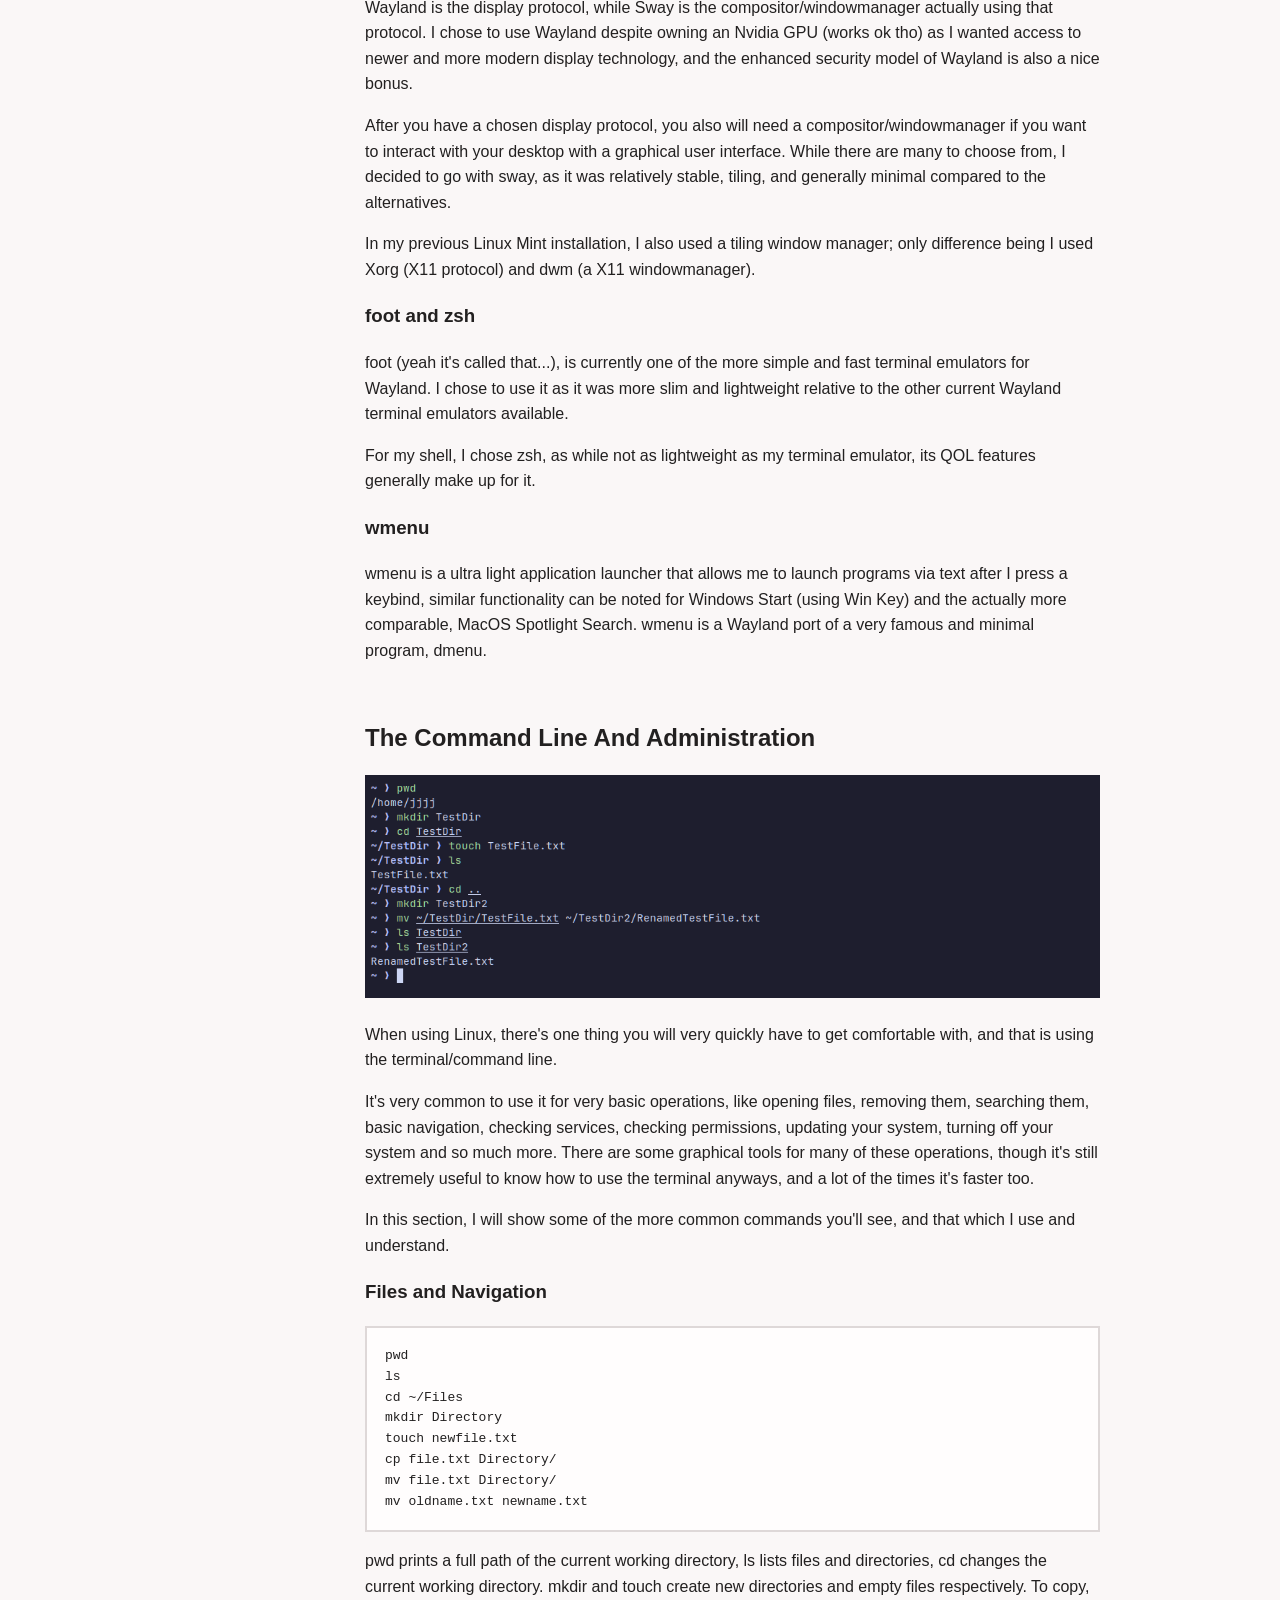
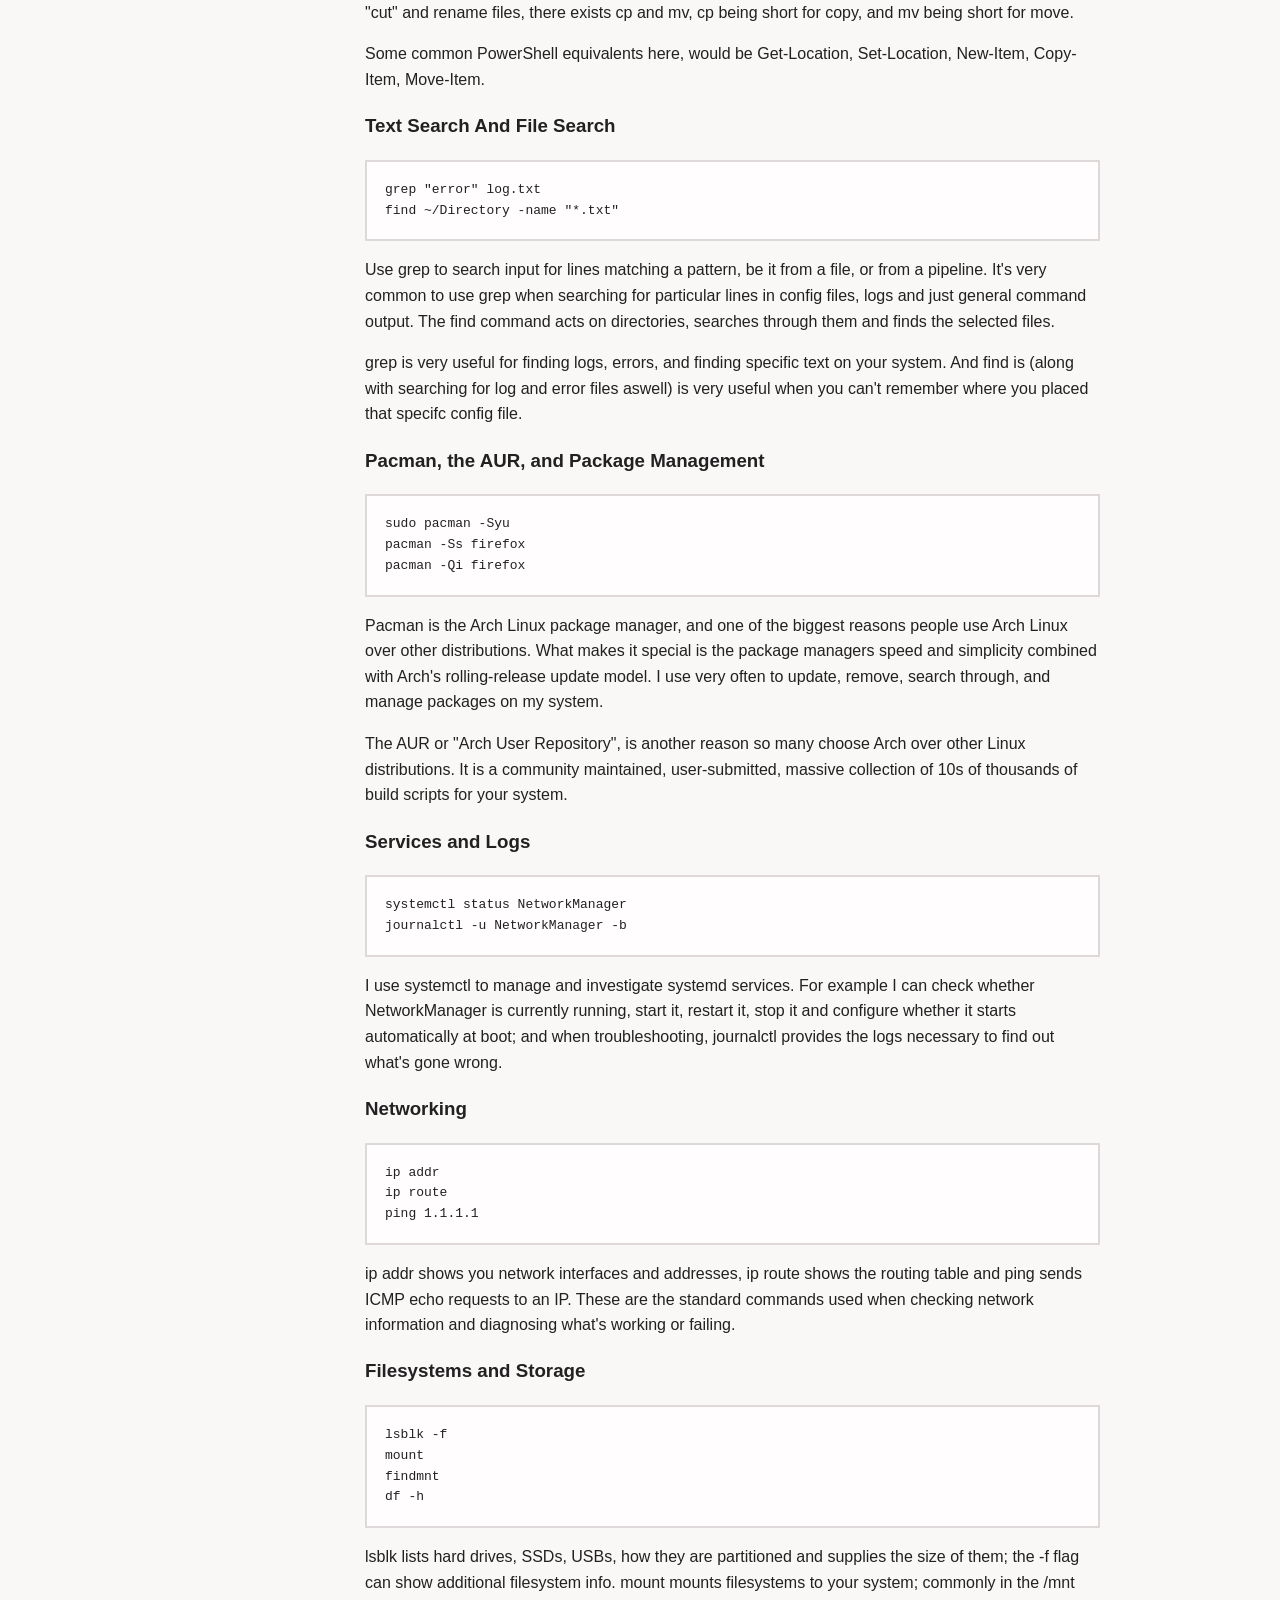
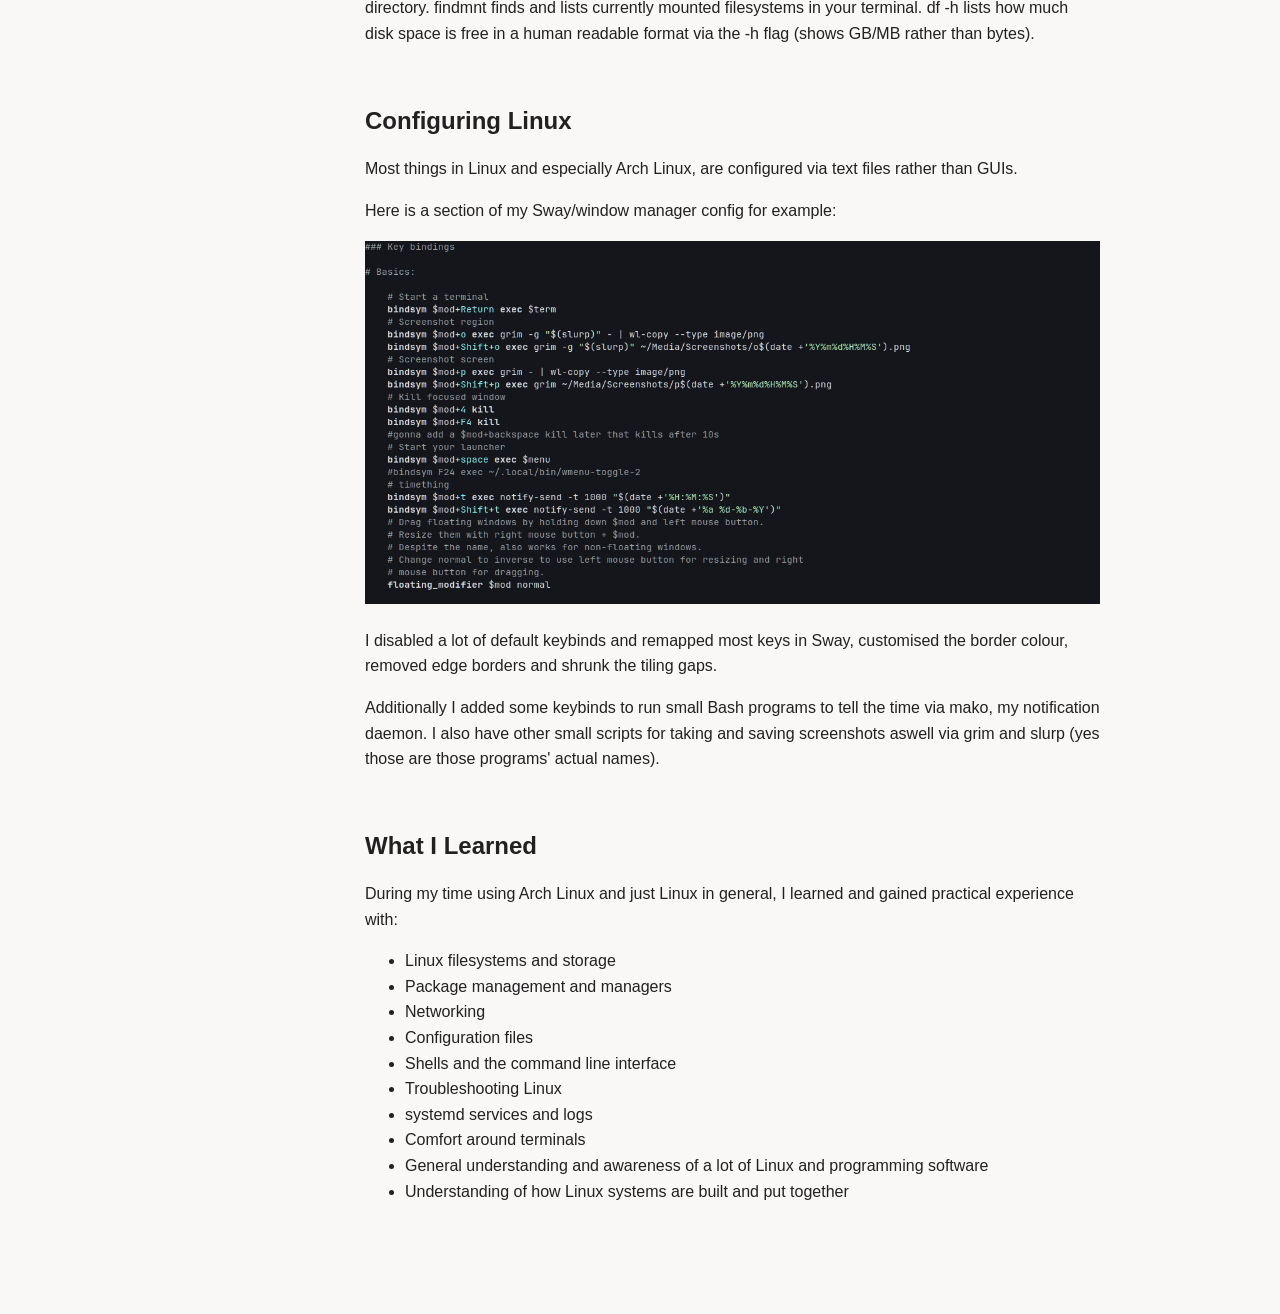
==== commit 1a02e585: "minor changes" ====
--- a/projects/archlinux.html
+++ b/projects/archlinux.html
@@ -29,7 +29,7 @@
                 that point, was the main operating system I used for a couple years. Overall I have been running some version of
                 Linux for about 3 years.
             </p>
-            
+
             <p>
                 In this project, I will showcase my current system, how I use it, manage/administrate it, and some of what I learnt during this time.
             </p>
@@ -53,7 +53,7 @@
 
             <h3>Btrfs</h3>
             <p>
-                I use chose the copy-on-write filesystem Btrfs, over the more popular and common ext4 because of the many useful additional features it provides over ext4.
+                I opted to use the copy-on-write filesystem Btrfs, over the more popular and common ext4 because of the many useful additional features it provides over ext4.
                 Some of these features being: subvolumes, transparent compression, checksumming, RAID, and most famously, snapshots/rollbacks.
             </p>
 
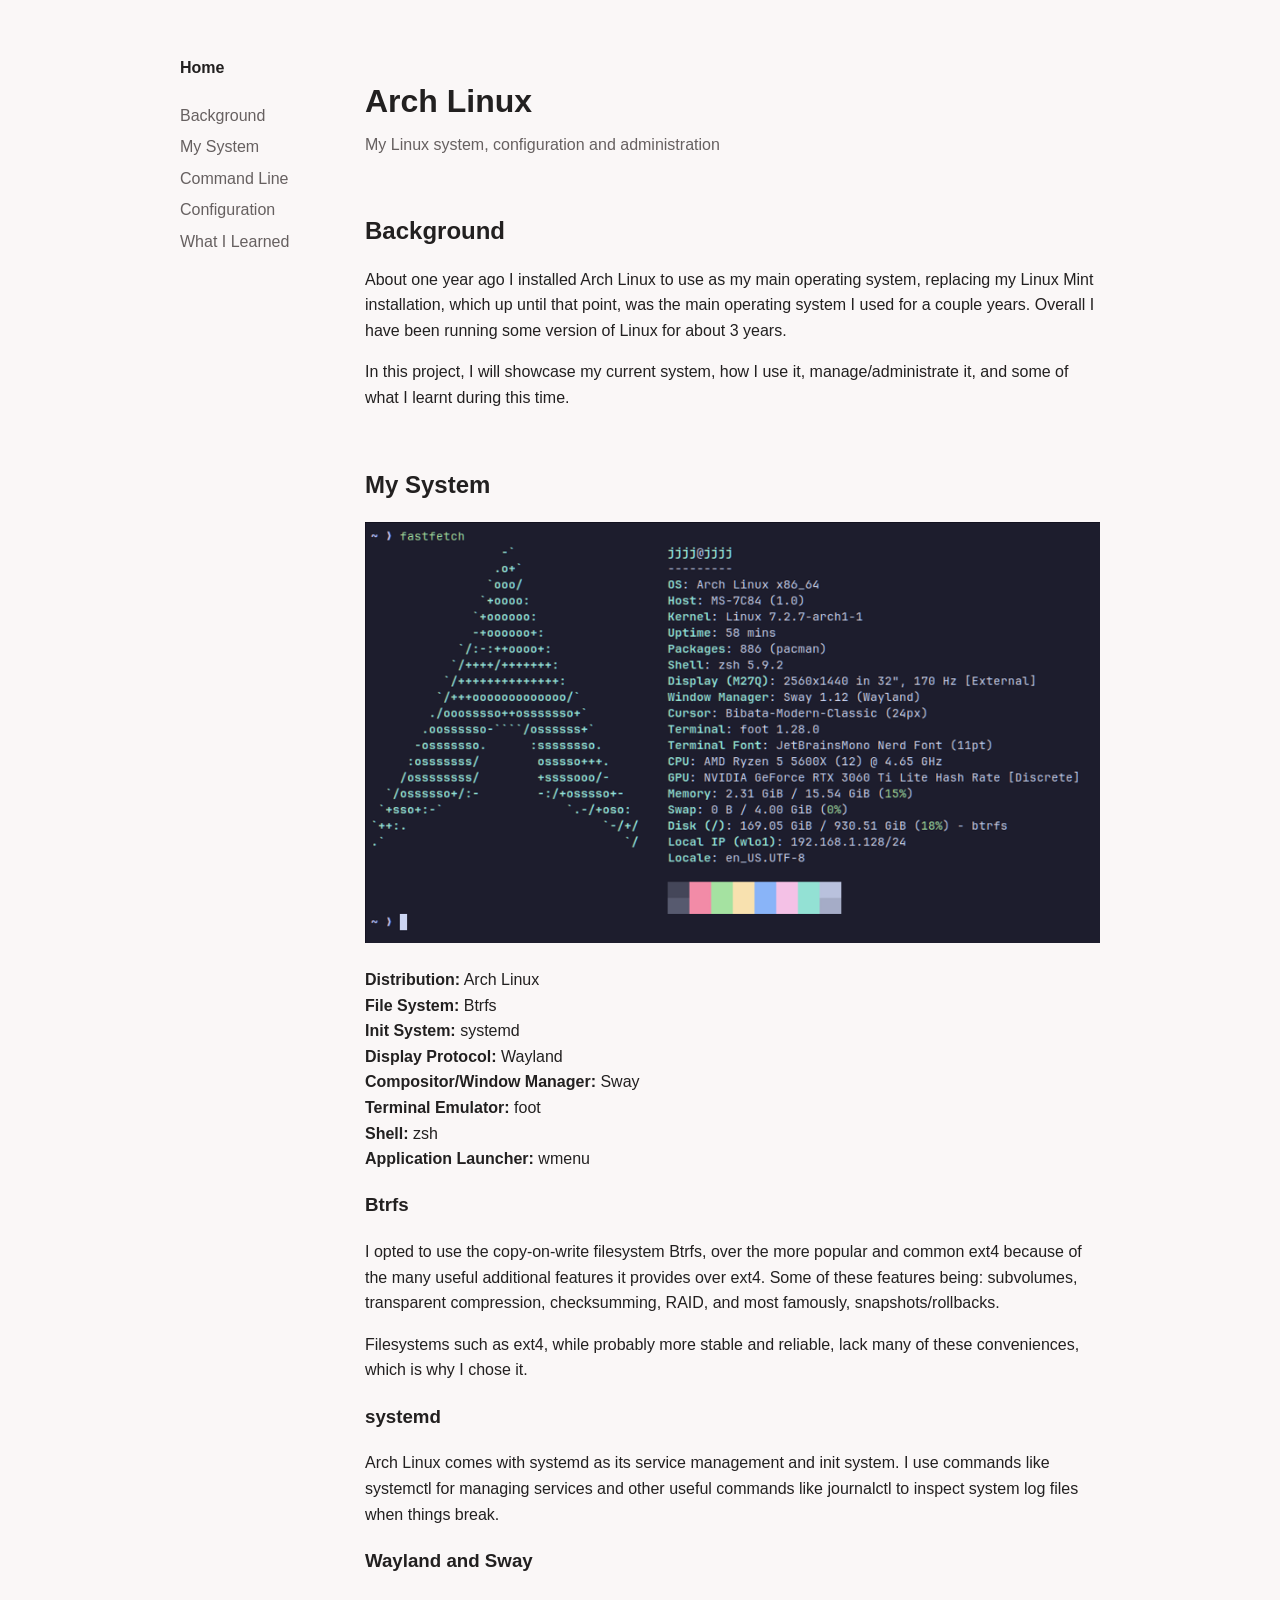
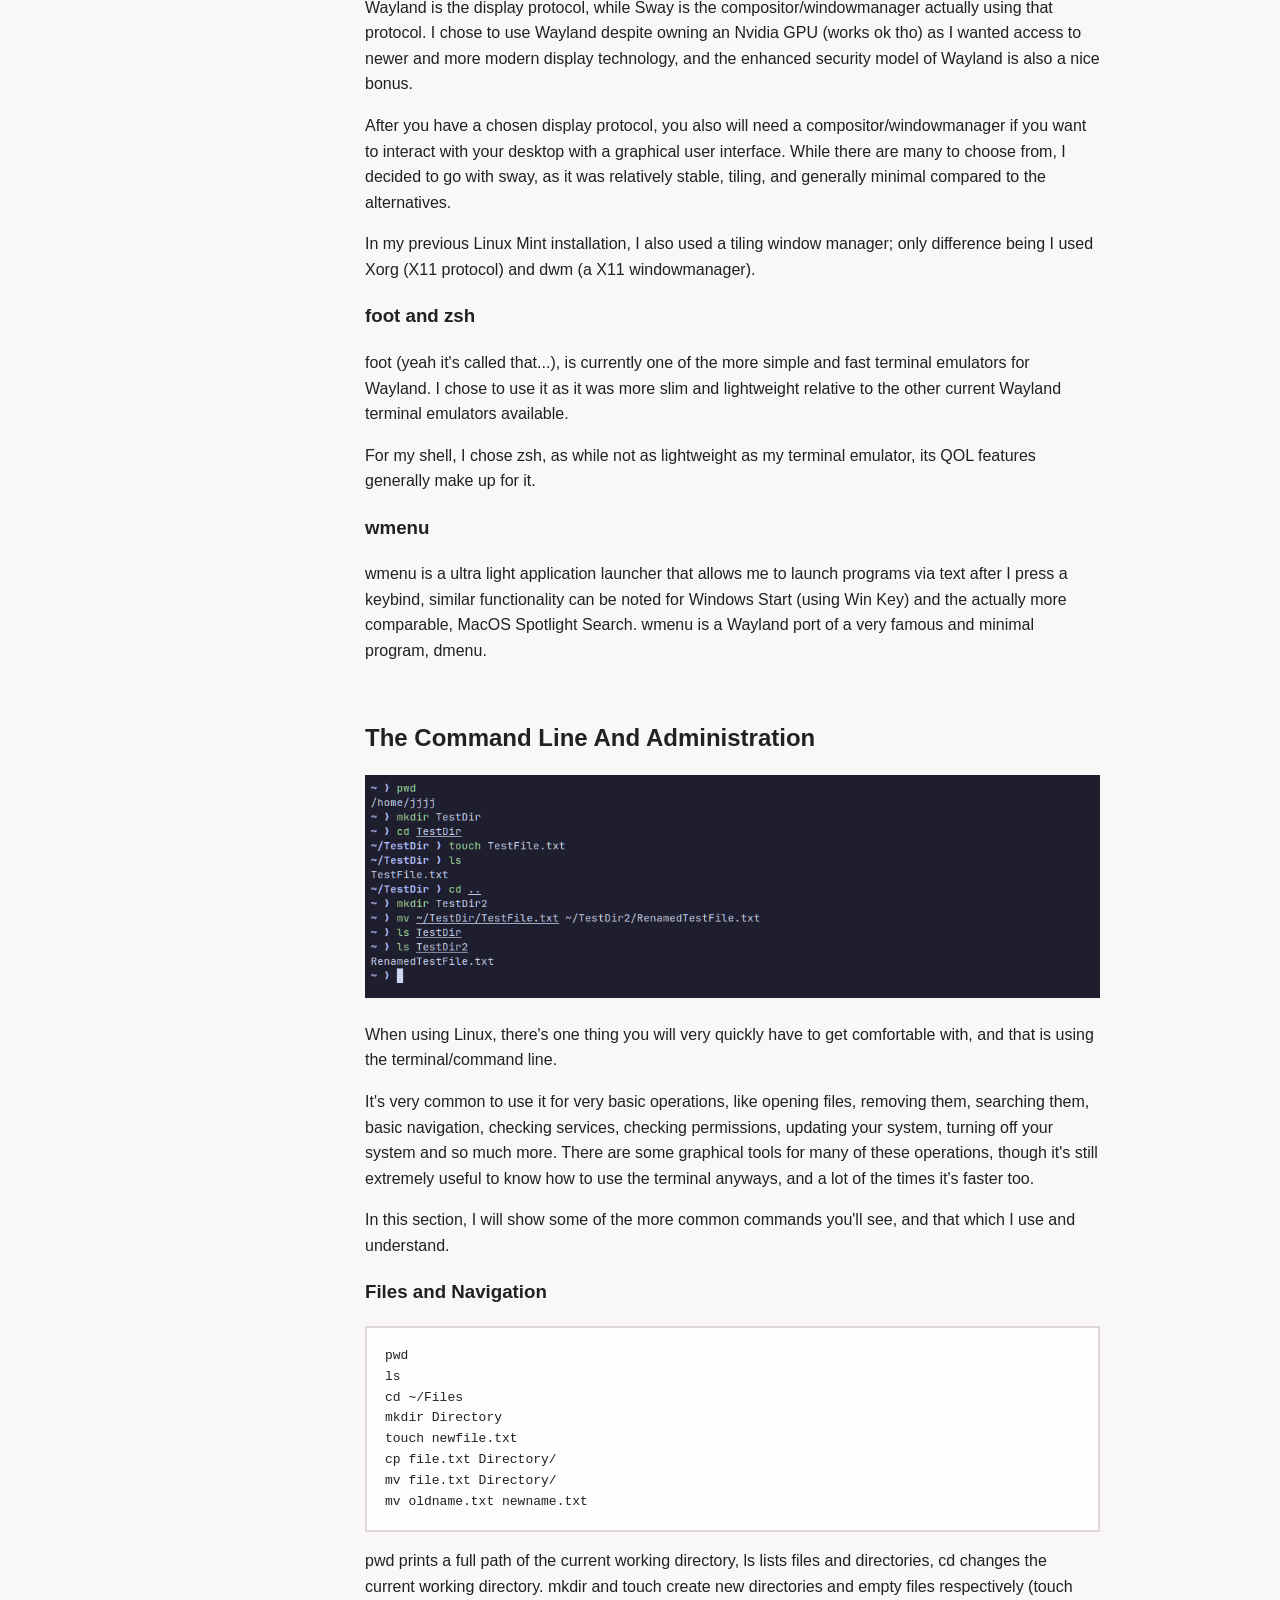
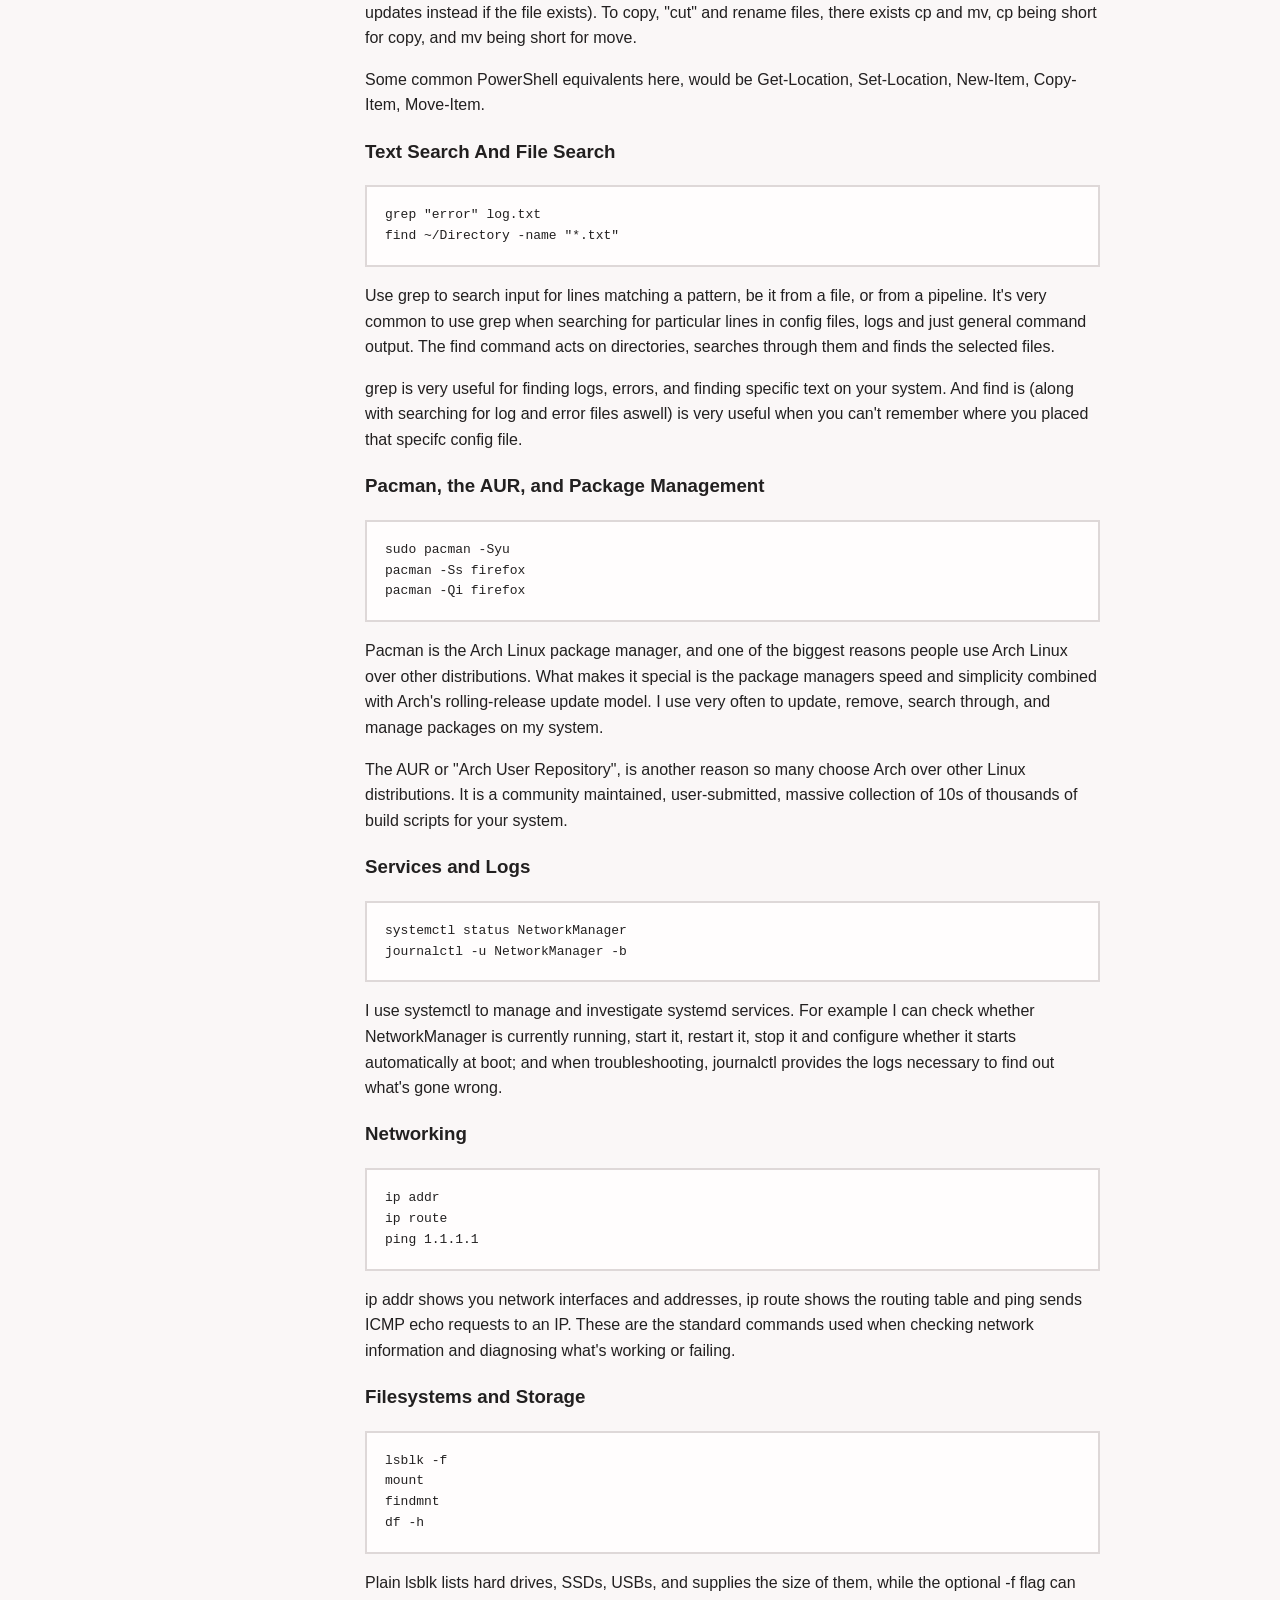
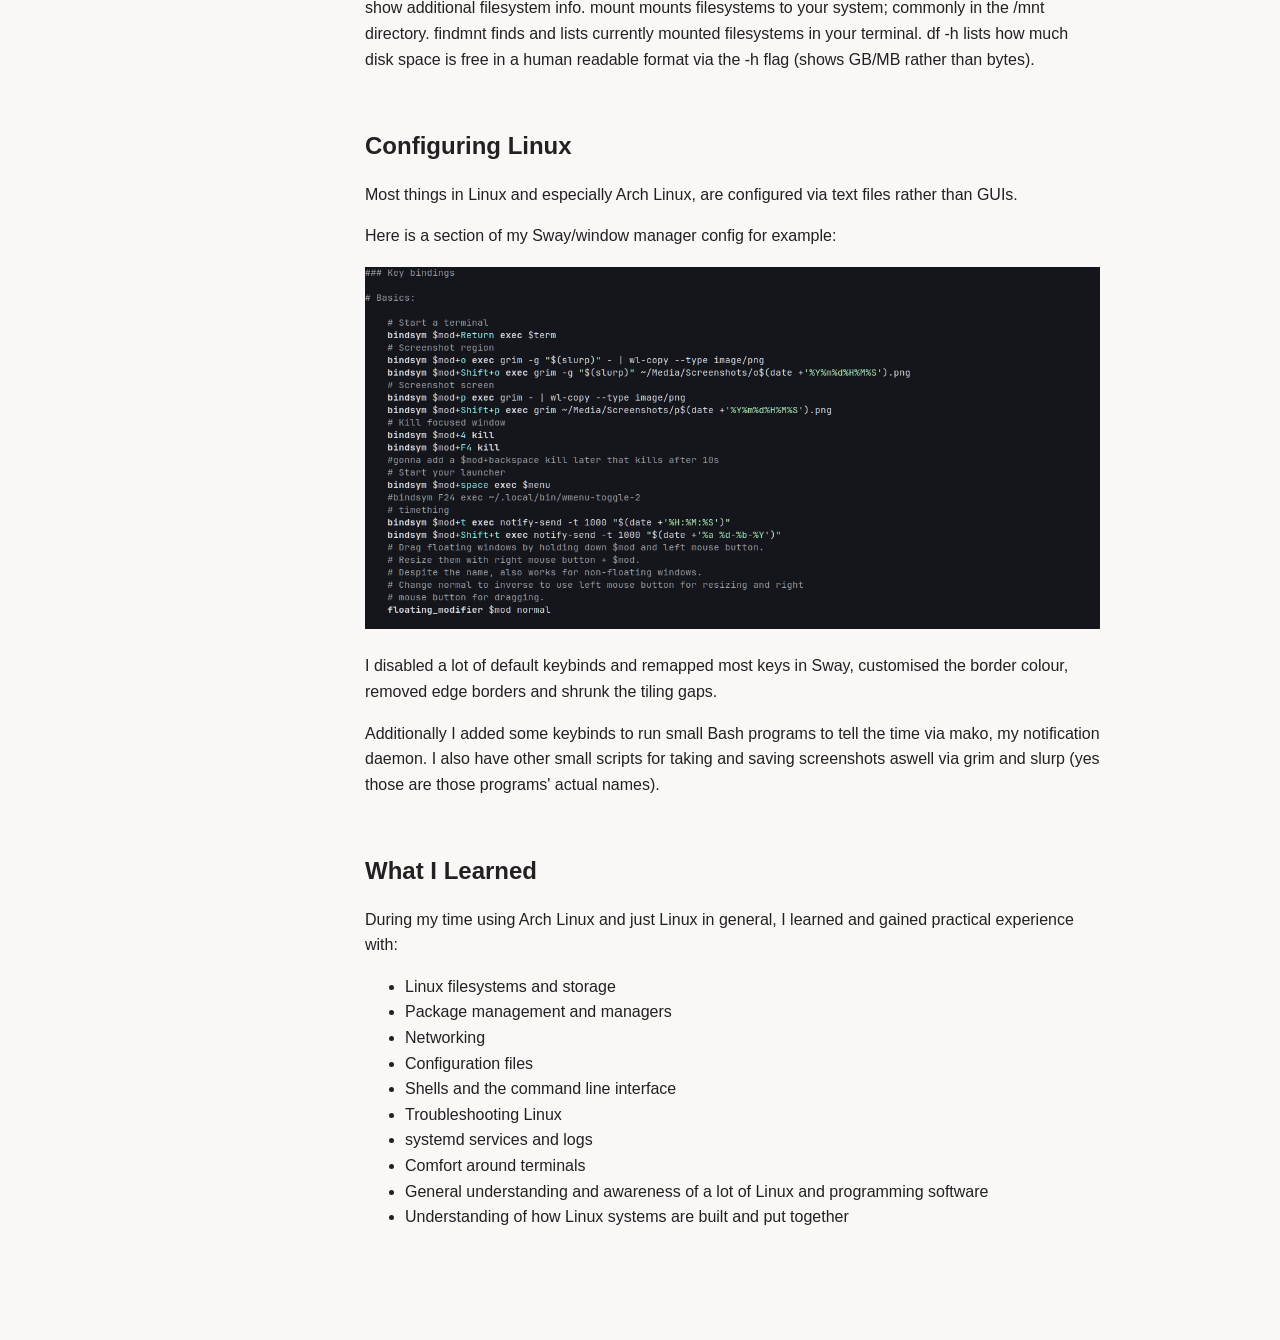
==== commit 30b2a498: "minor changes" ====
--- a/projects/archlinux.html
+++ b/projects/archlinux.html
@@ -131,7 +131,7 @@
 
             <p>
                 pwd prints a full path of the current working directory, ls lists files and directories, cd changes the current working
-                directory. mkdir and touch create new directories and empty files respectively. To copy, "cut" and rename files, there exists
+                directory. mkdir and touch create new directories and empty files respectively (touch updates instead if the file exists). To copy, "cut" and rename files, there exists
                 cp and mv, cp being short for copy, and mv being short for move.
             </p>
             <p>
@@ -196,7 +196,7 @@
 df -h</pre>
 
             <p>
-                lsblk lists hard drives, SSDs, USBs, how they are partitioned and supplies the size of them; the -f flag can show additional filesystem info.
+                Plain lsblk lists hard drives, SSDs, USBs, and supplies the size of them, while the optional -f flag can show additional filesystem info.
                 mount mounts filesystems to your system; commonly in the /mnt directory. findmnt finds and lists currently mounted
                 filesystems in your terminal. df -h lists how much disk space is free in a human readable format via the -h flag
                 (shows GB/MB rather than bytes).
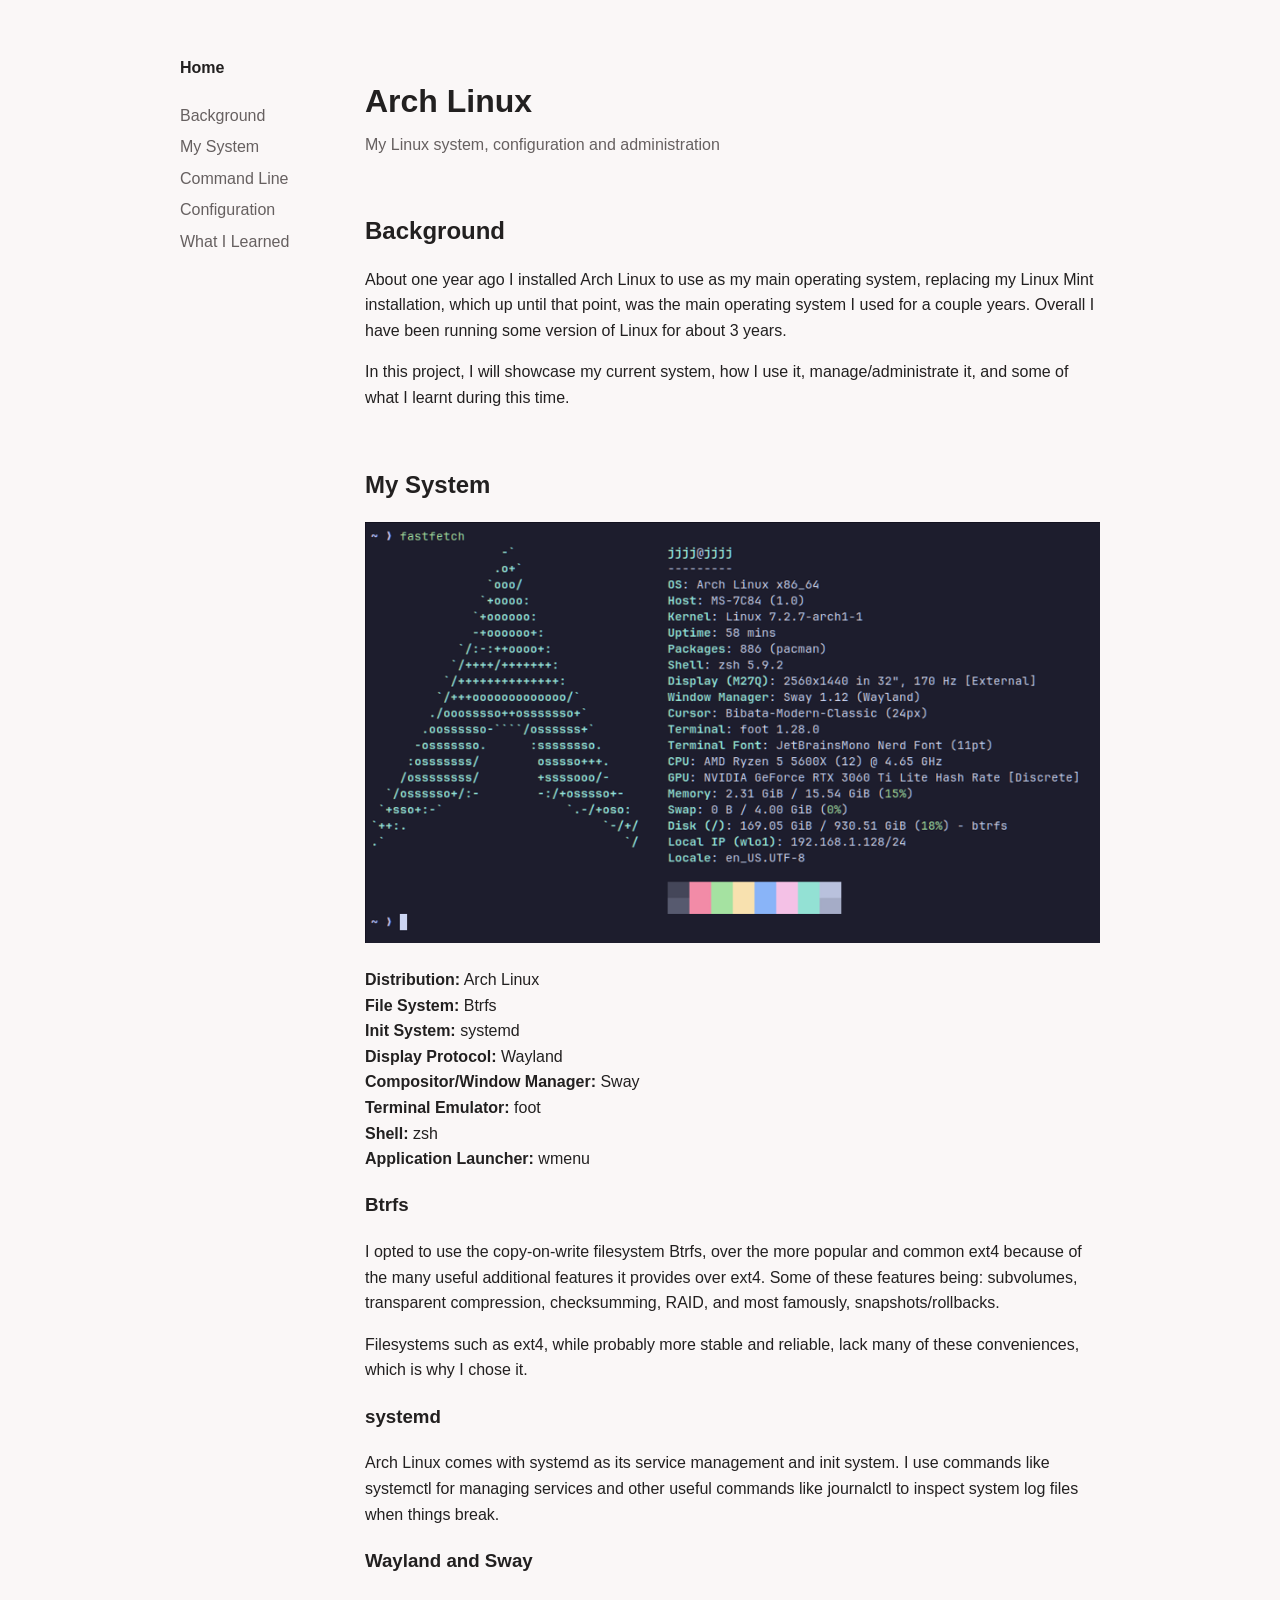
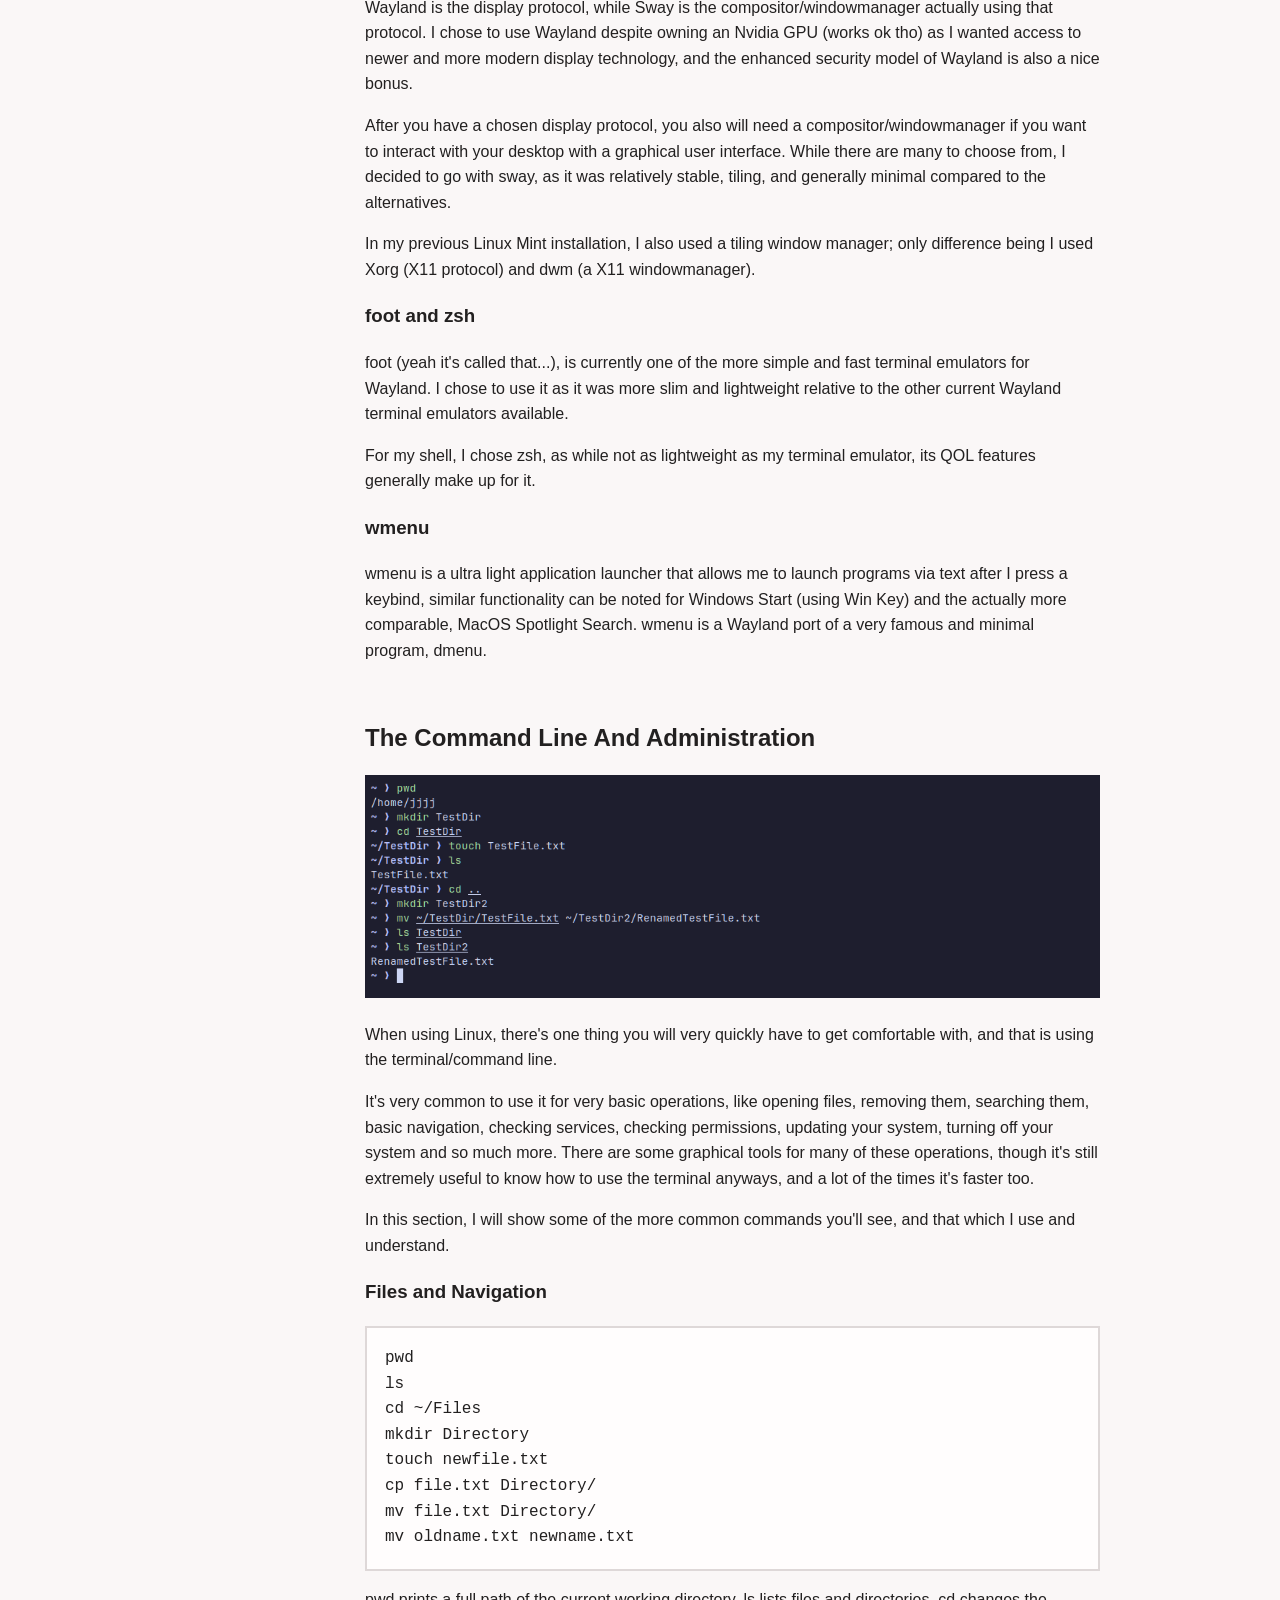
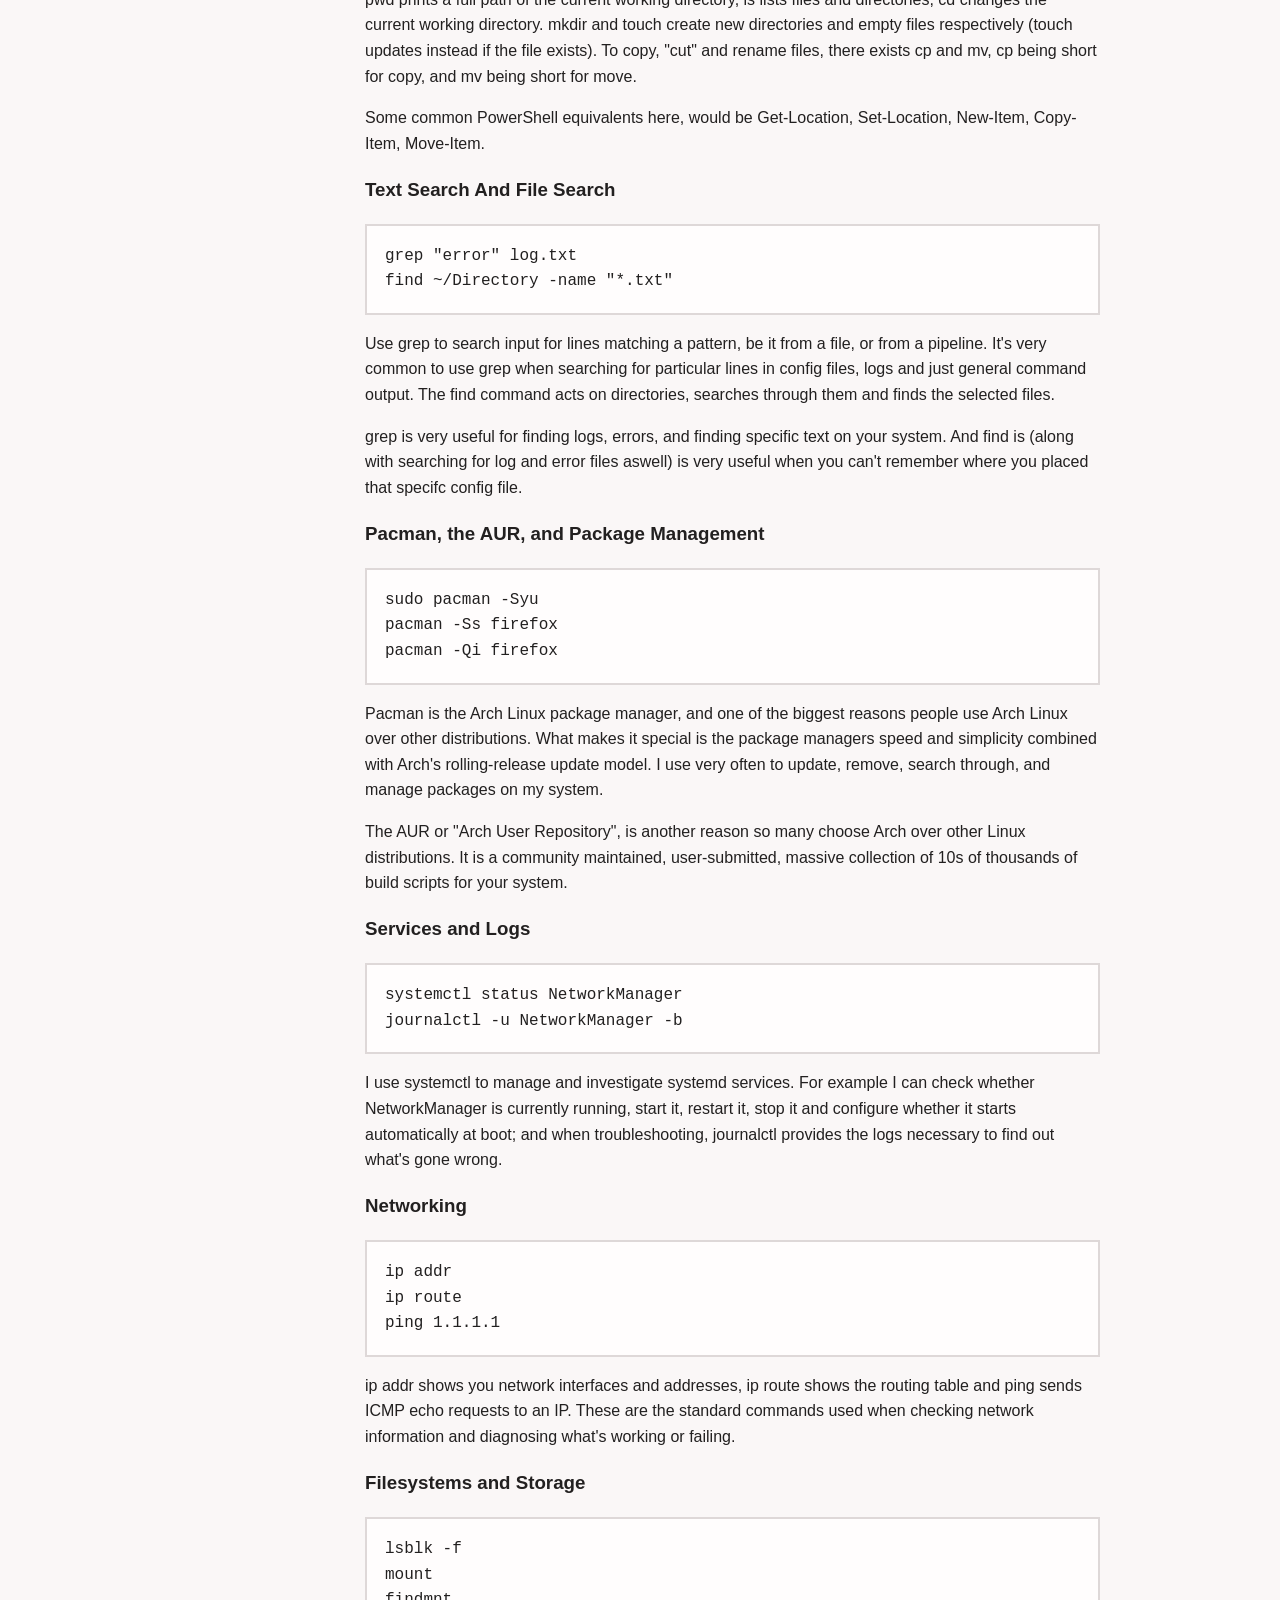
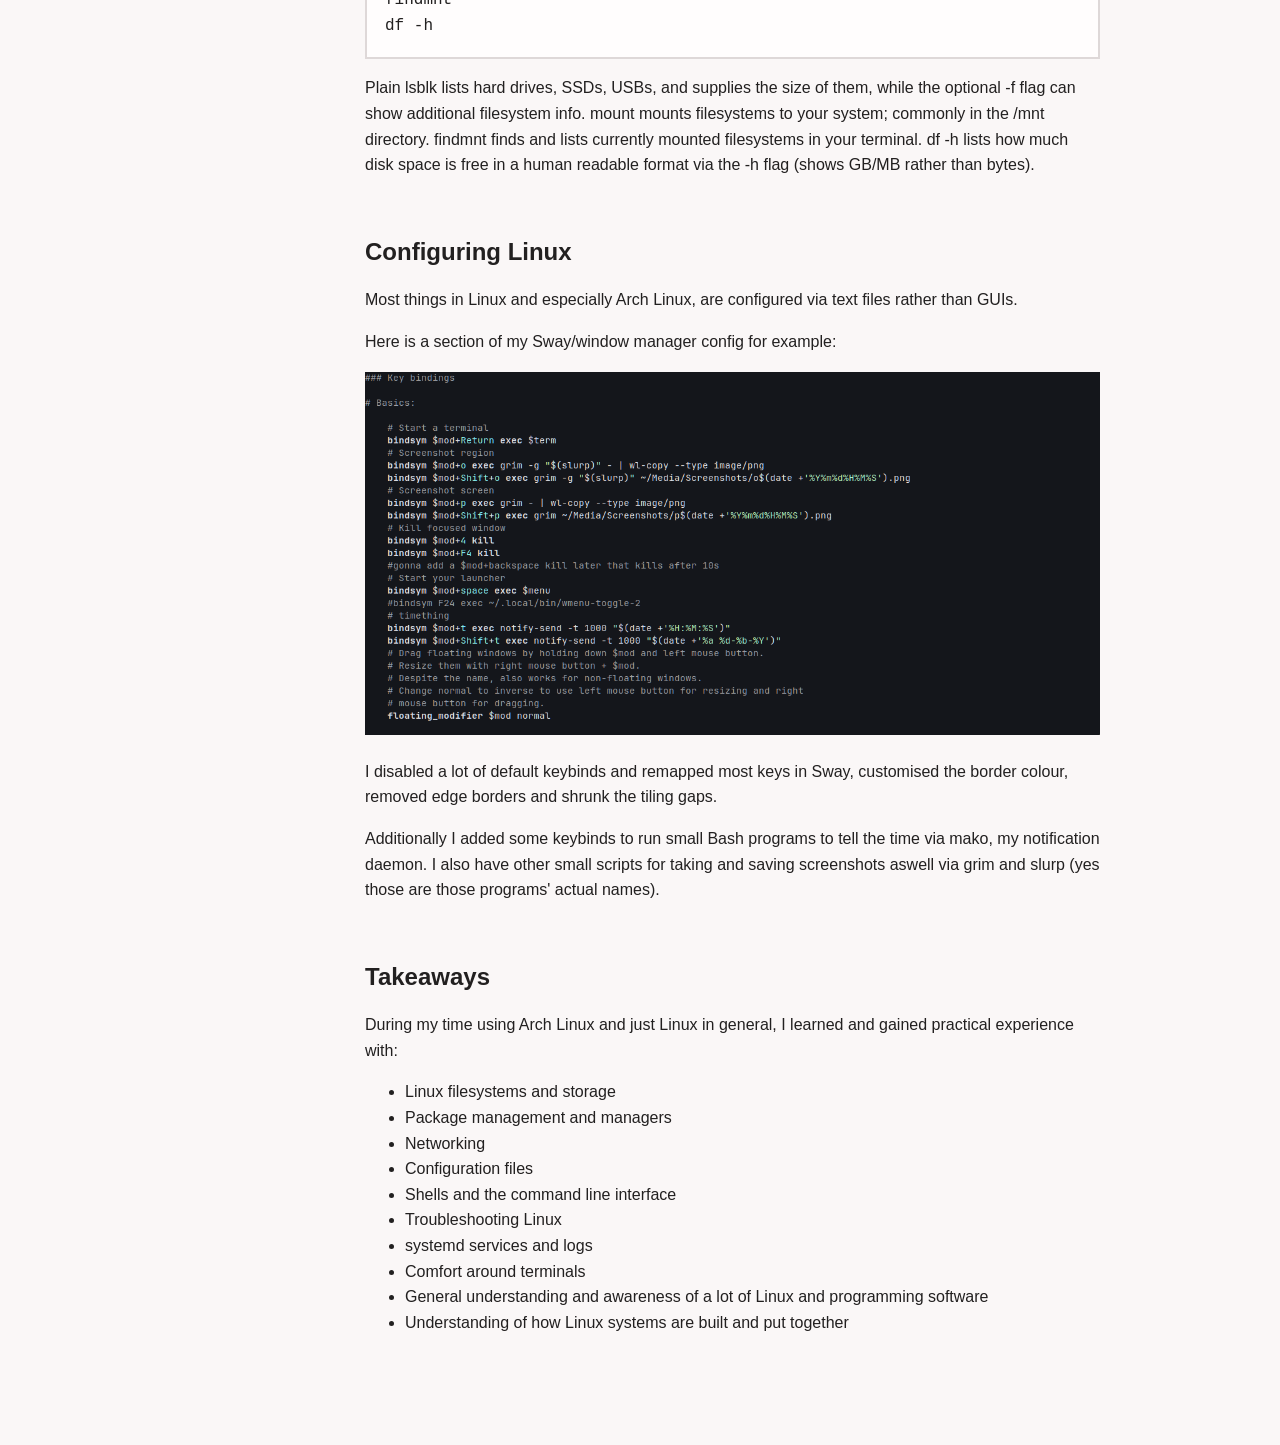
==== commit 46763b8d: "rename and add elements" ====
--- a/projects/archlinux.html
+++ b/projects/archlinux.html
@@ -14,7 +14,7 @@
             <a href="#mysystem">My System</a>
             <a href="#commandline">Command Line</a>
             <a href="#configuration">Configuration</a>
-            <a href="#learned">What I Learned</a>
+            <a href="#takeaways">What I Learned</a>
         </nav>
     </div>
 
@@ -120,14 +120,14 @@
             </p>
 
             <h3>Files and Navigation</h3>
-            <pre>pwd
+            <pre><code>pwd
 ls
 cd ~/Files
 mkdir Directory
 touch newfile.txt
 cp file.txt Directory/
 mv file.txt Directory/
-mv oldname.txt newname.txt</pre>
+mv oldname.txt newname.txt</code></pre>
 
             <p>
                 pwd prints a full path of the current working directory, ls lists files and directories, cd changes the current working
@@ -139,8 +139,8 @@
             </p>
 
             <h3>Text Search And File Search</h3>
-            <pre>grep "error" log.txt
-find ~/Directory -name "*.txt"</pre>
+            <pre><code>grep "error" log.txt
+find ~/Directory -name "*.txt"</code></pre>
 
             <p>
                 Use grep to search input for lines matching a pattern, be it from a file, or from a pipeline. It's very common to use grep
@@ -154,9 +154,9 @@
             </p>
 
             <h3>Pacman, the AUR, and Package Management</h3>
-            <pre>sudo pacman -Syu
+            <pre><code>sudo pacman -Syu
 pacman -Ss firefox
-pacman -Qi firefox</pre>
+pacman -Qi firefox</code></pre>
 
             <p>
                 Pacman is the Arch Linux package manager, and one of the biggest reasons people use Arch Linux over other distributions.
@@ -170,8 +170,8 @@
             </p>
 
             <h3>Services and Logs</h3>
-            <pre>systemctl status NetworkManager
-journalctl -u NetworkManager -b</pre>
+            <pre><code>systemctl status NetworkManager
+journalctl -u NetworkManager -b</code></pre>
 
             <p>
                 I use systemctl to manage and investigate systemd services. For example I can check whether NetworkManager is currently
@@ -180,9 +180,9 @@
             </p>
 
             <h3>Networking</h3>
-            <pre>ip addr
+            <pre><code>ip addr
 ip route
-ping 1.1.1.1</pre>
+ping 1.1.1.1</code></pre>
 
             <p>
                 ip addr shows you network interfaces and addresses, ip route shows the routing table and ping sends ICMP echo requests to an IP.
@@ -190,10 +190,10 @@
             </p>
 
             <h3>Filesystems and Storage</h3>
-            <pre>lsblk -f
+            <pre><code>lsblk -f
 mount
 findmnt
-df -h</pre>
+df -h</code></pre>
 
             <p>
                 Plain lsblk lists hard drives, SSDs, USBs, and supplies the size of them, while the optional -f flag can show additional filesystem info.
@@ -225,8 +225,8 @@
             </p>
         </section>
 
-        <section id="learned">
-            <h2>What I Learned</h2>
+        <section id="takeaways">
+            <h2>Takeaways</h2>
             <p>
                 During my time using Arch Linux and just Linux in general, I learned and gained practical experience with:
             </p>
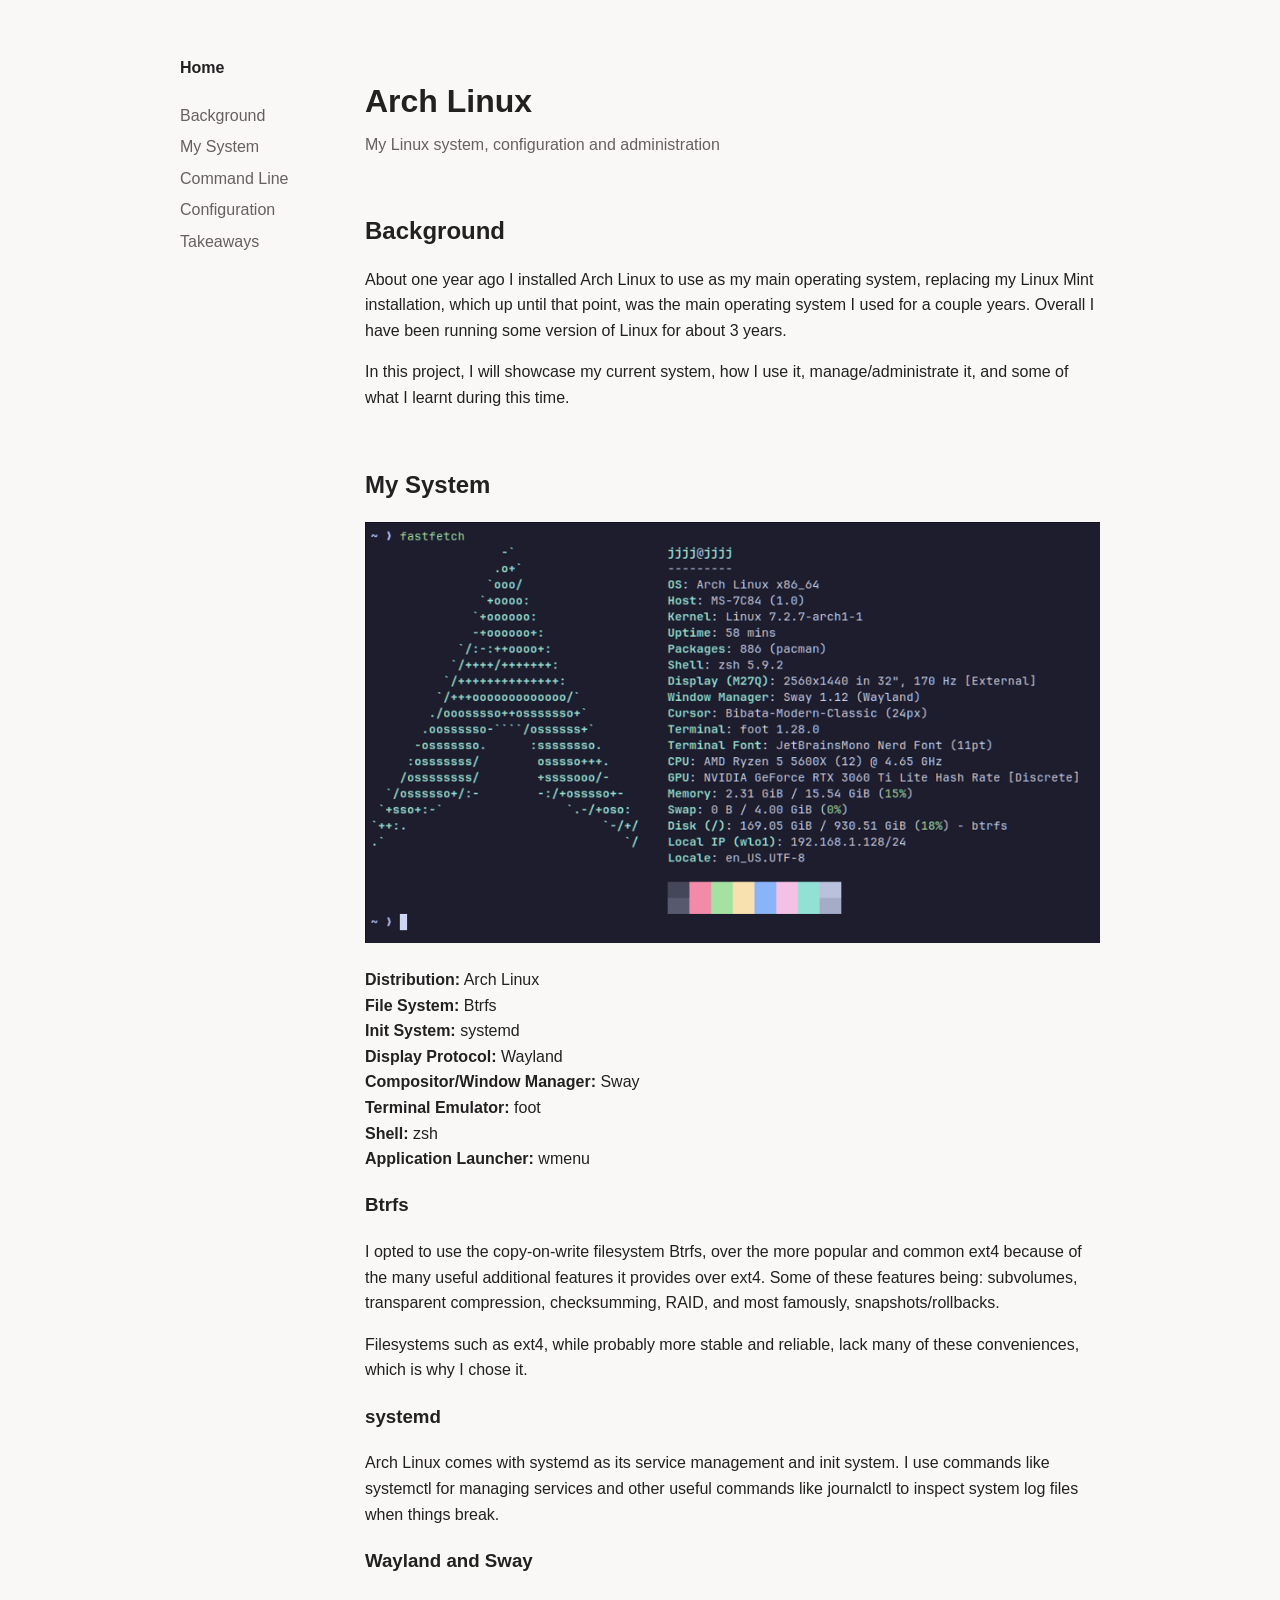
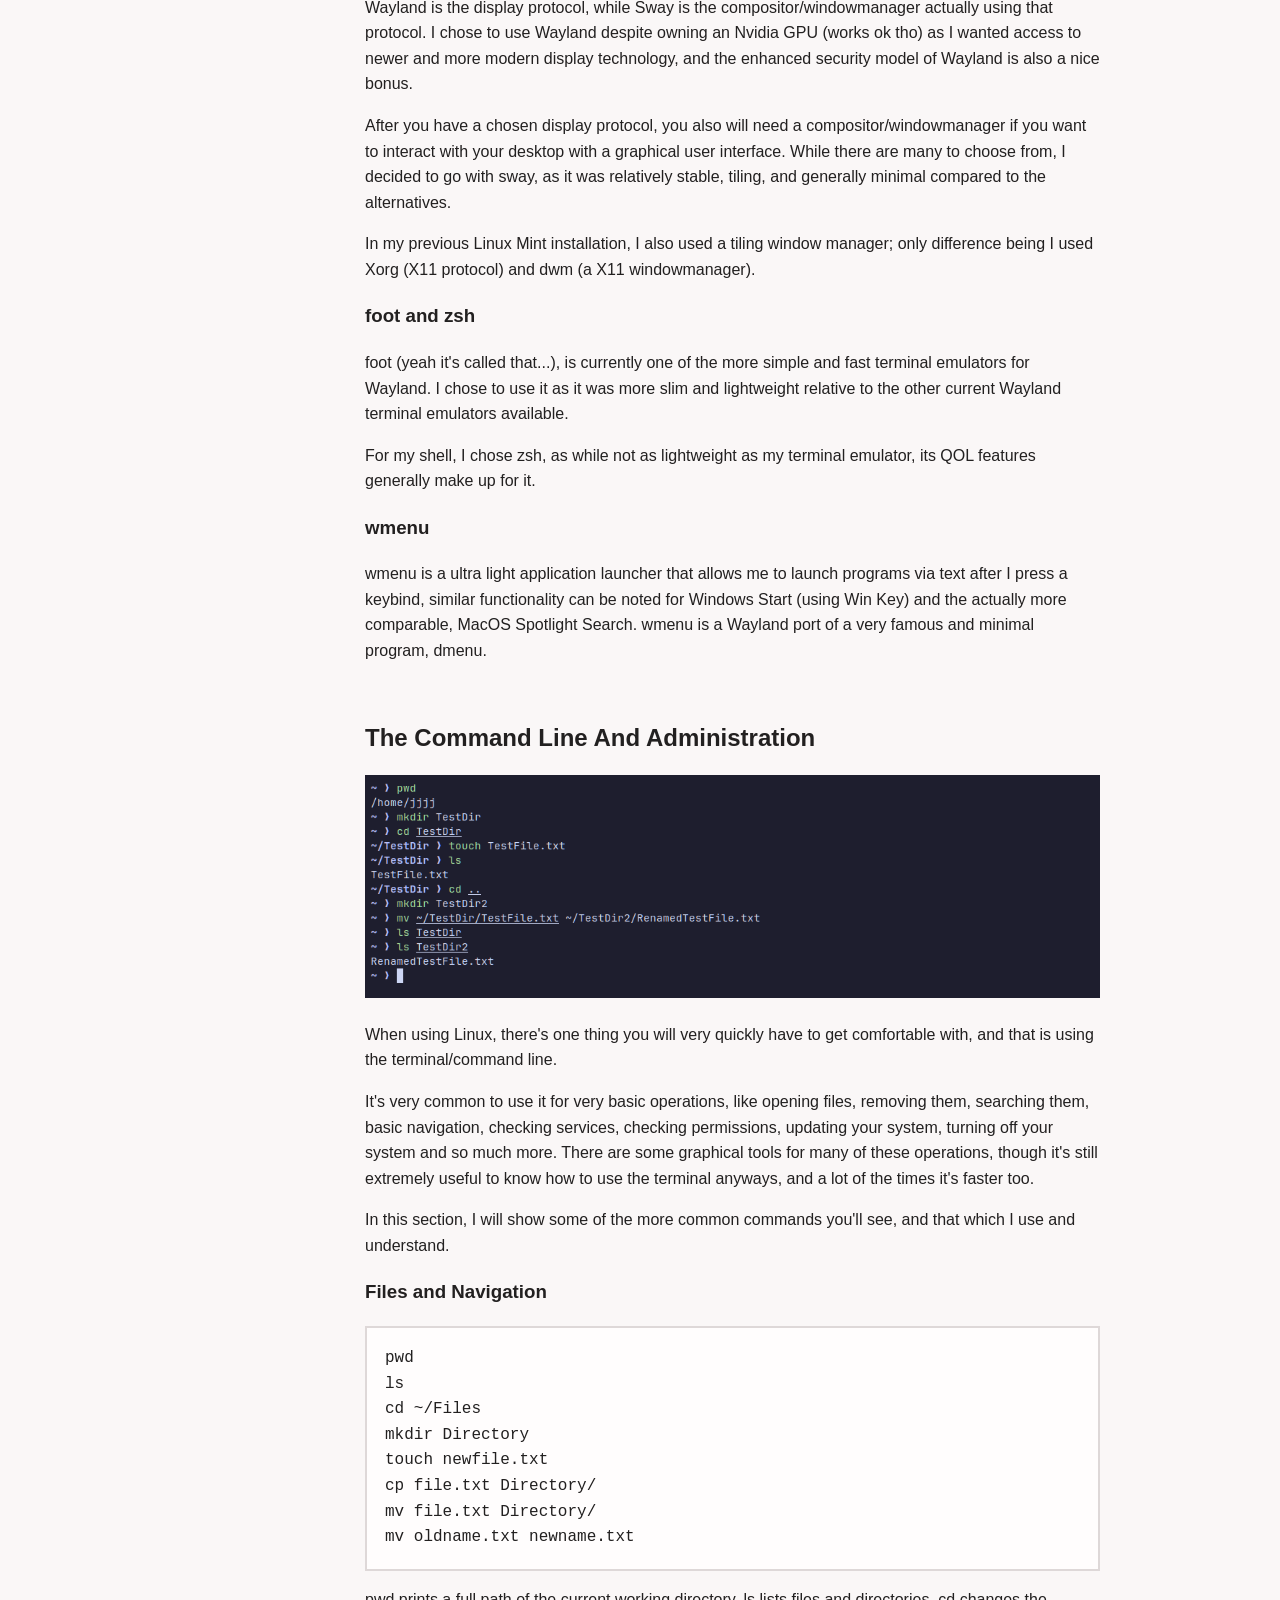
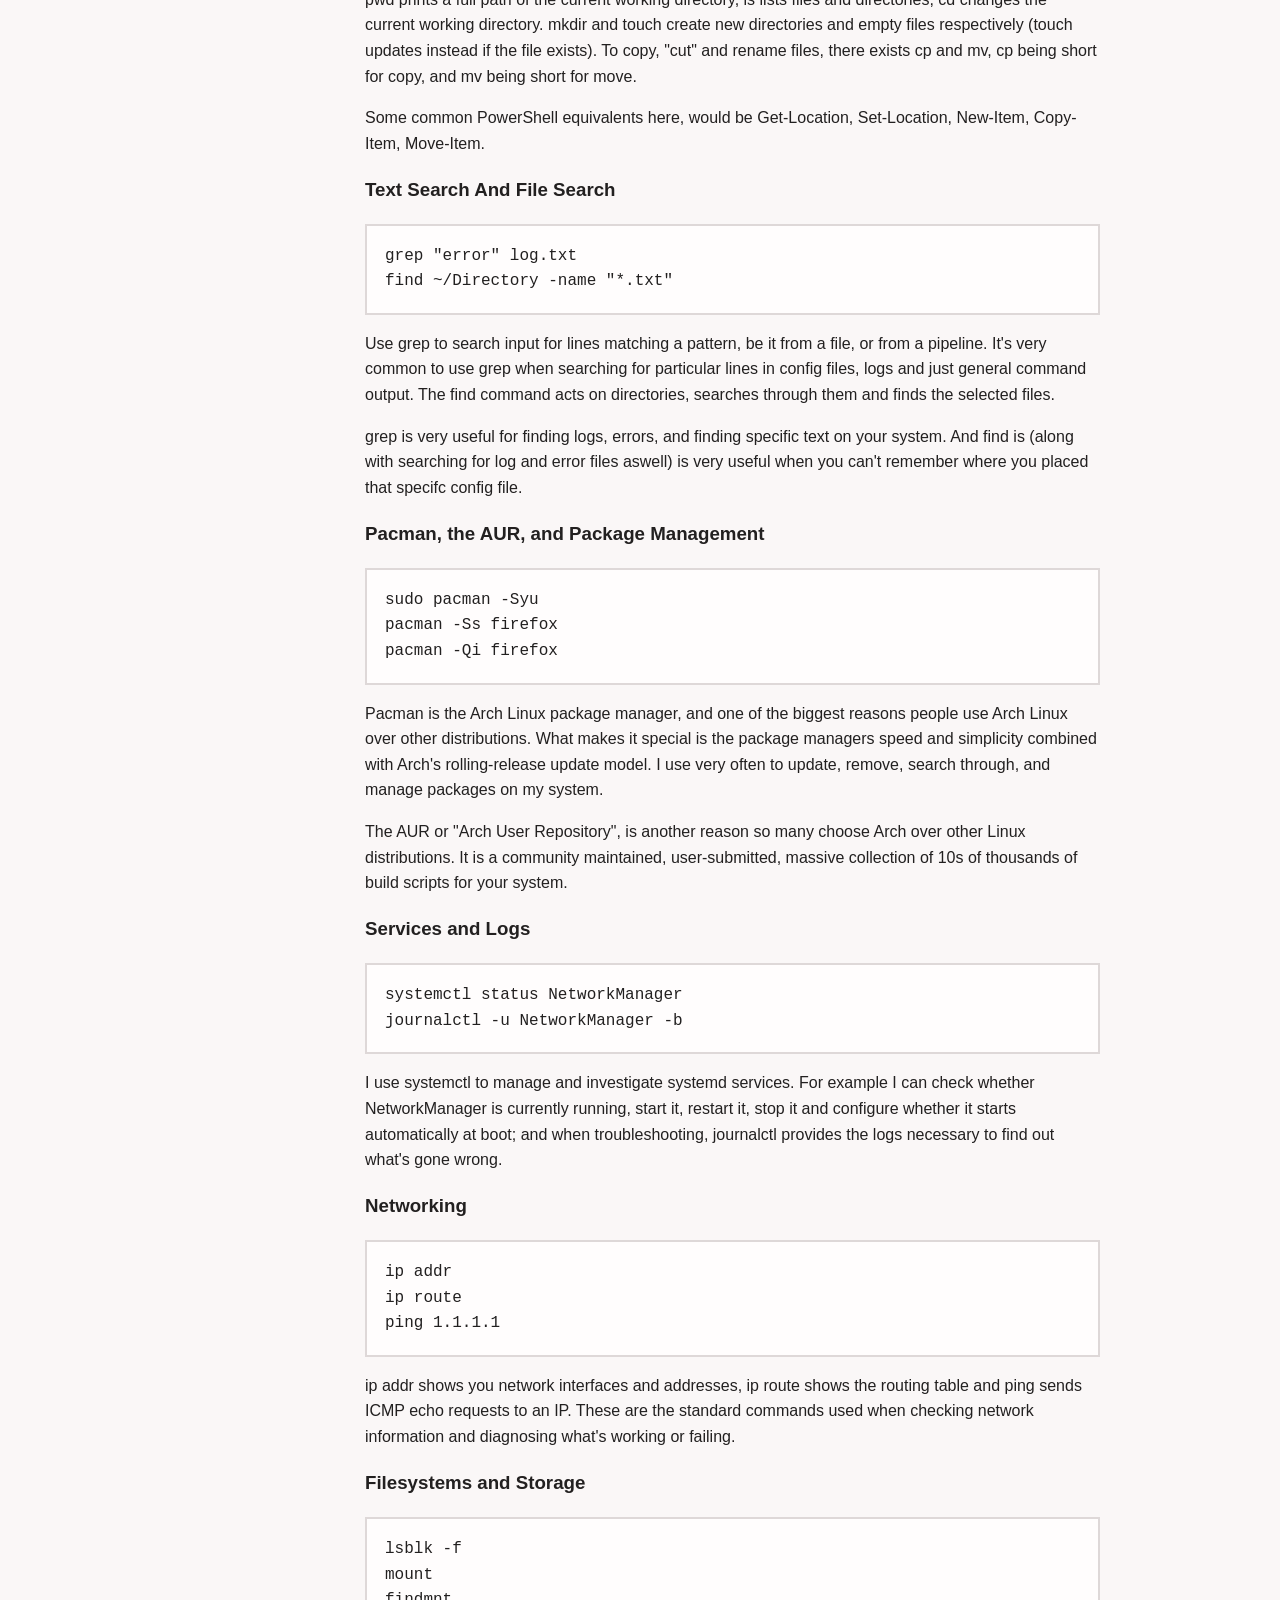
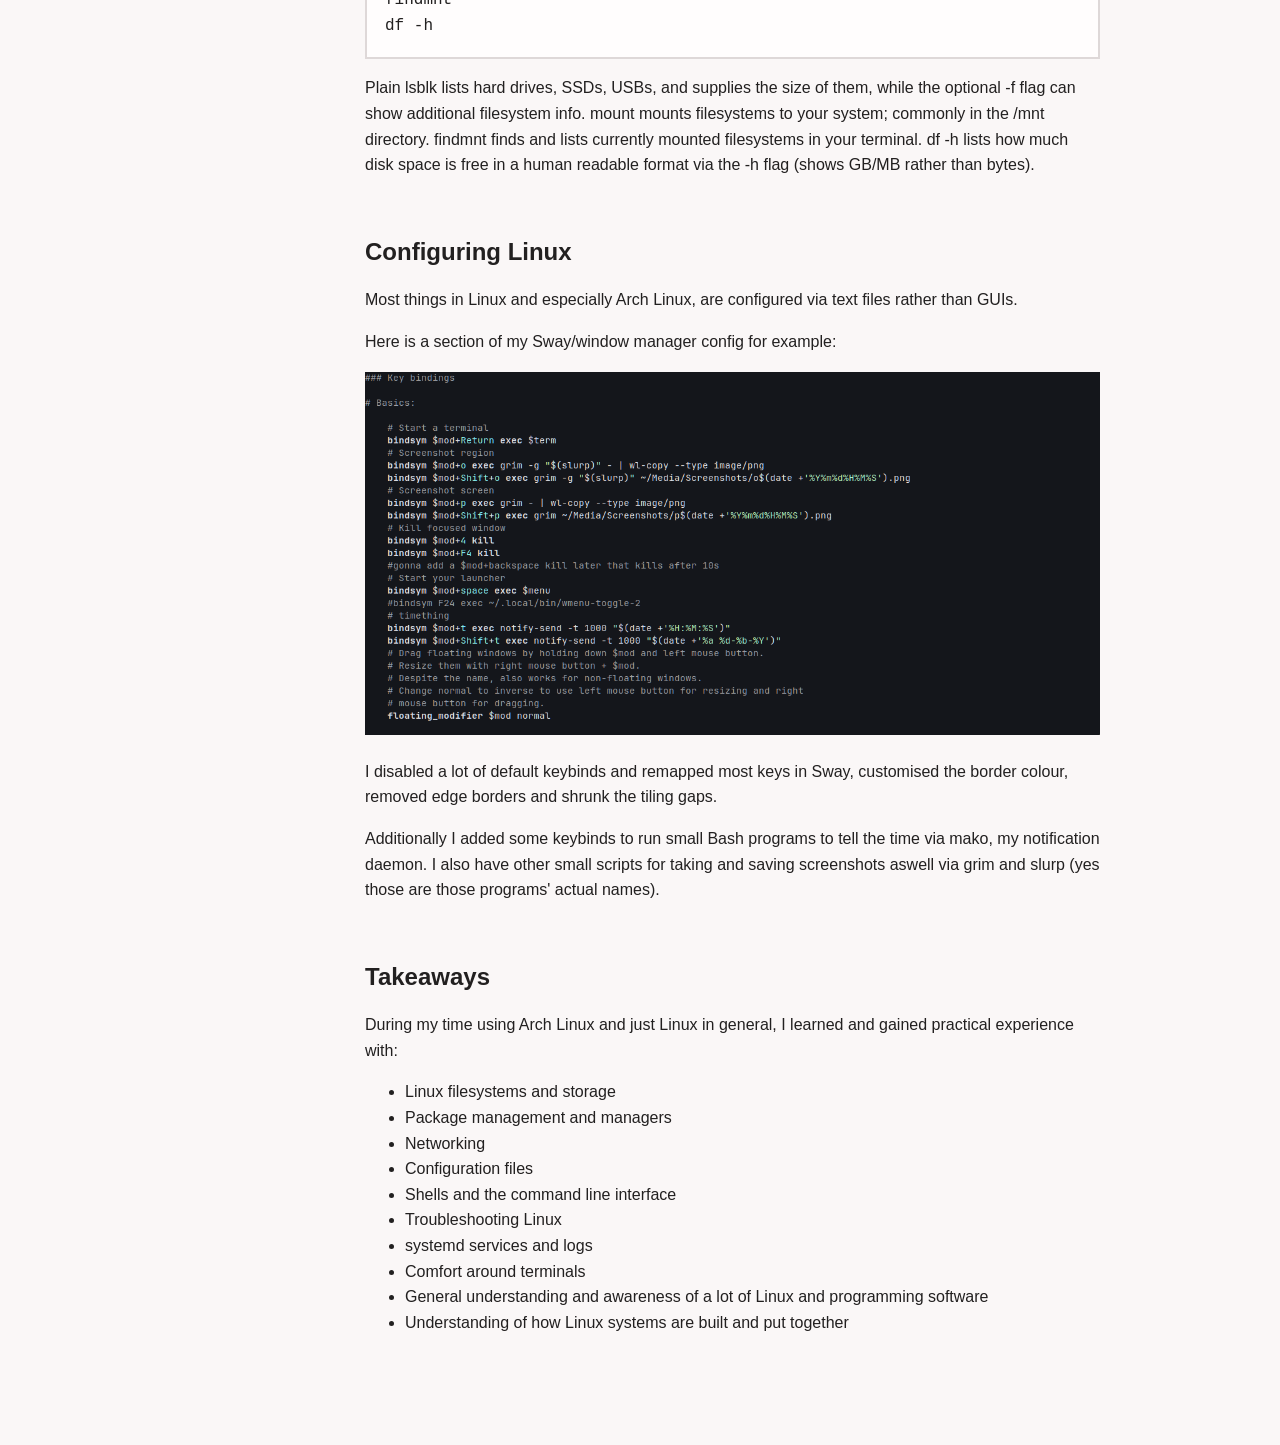
==== commit cfd26c7a: "add rust source and minor changes" ====
--- a/projects/archlinux.html
+++ b/projects/archlinux.html
@@ -14,7 +14,7 @@
             <a href="#mysystem">My System</a>
             <a href="#commandline">Command Line</a>
             <a href="#configuration">Configuration</a>
-            <a href="#takeaways">What I Learned</a>
+            <a href="#takeaways">Takeaways</a>
         </nav>
     </div>
 
--- a/project.css
+++ b/project.css
@@ -83,4 +83,13 @@
 code {
     font-size: 1em;
     font-family: Consolas, "Courier New", monospace;
+}
+
+.link {
+    margin-top: 0px;
+    margin-left: 5px;
+}
+
+.link a {
+    color: inherit;
 }
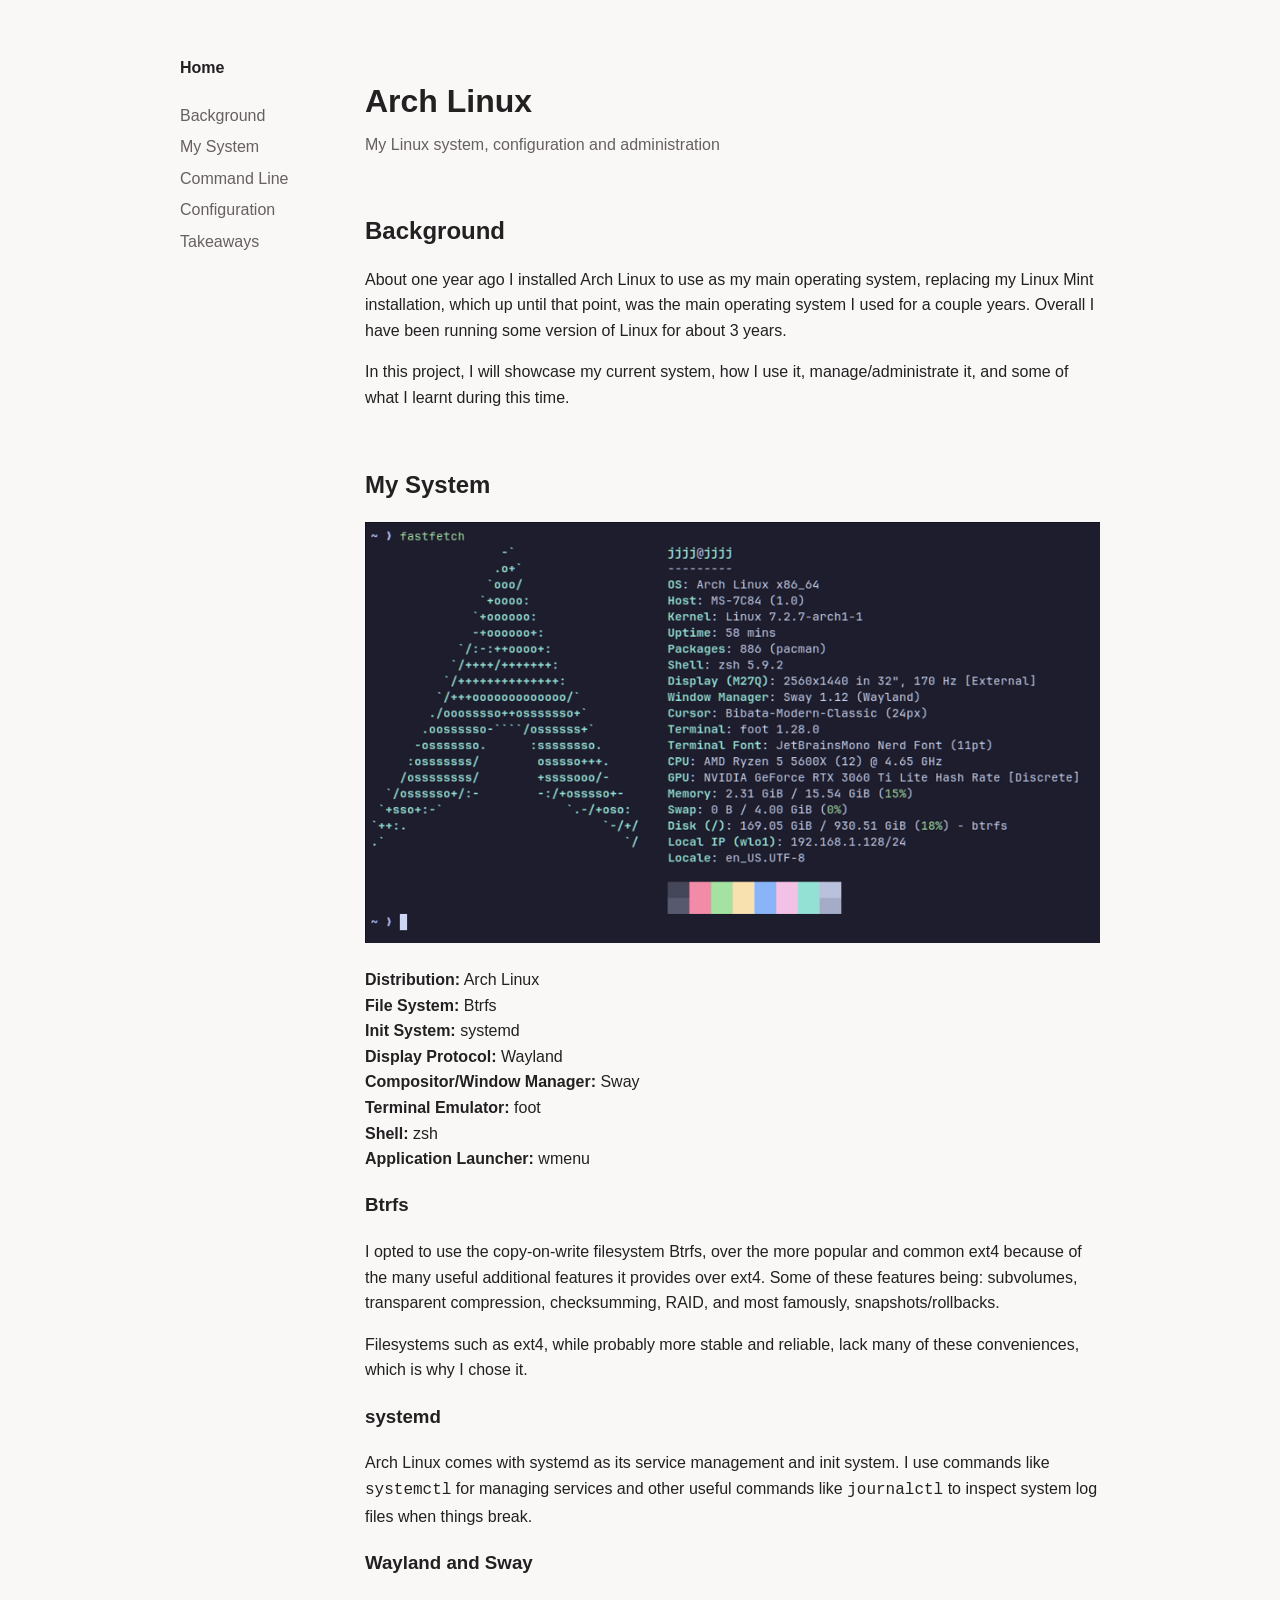
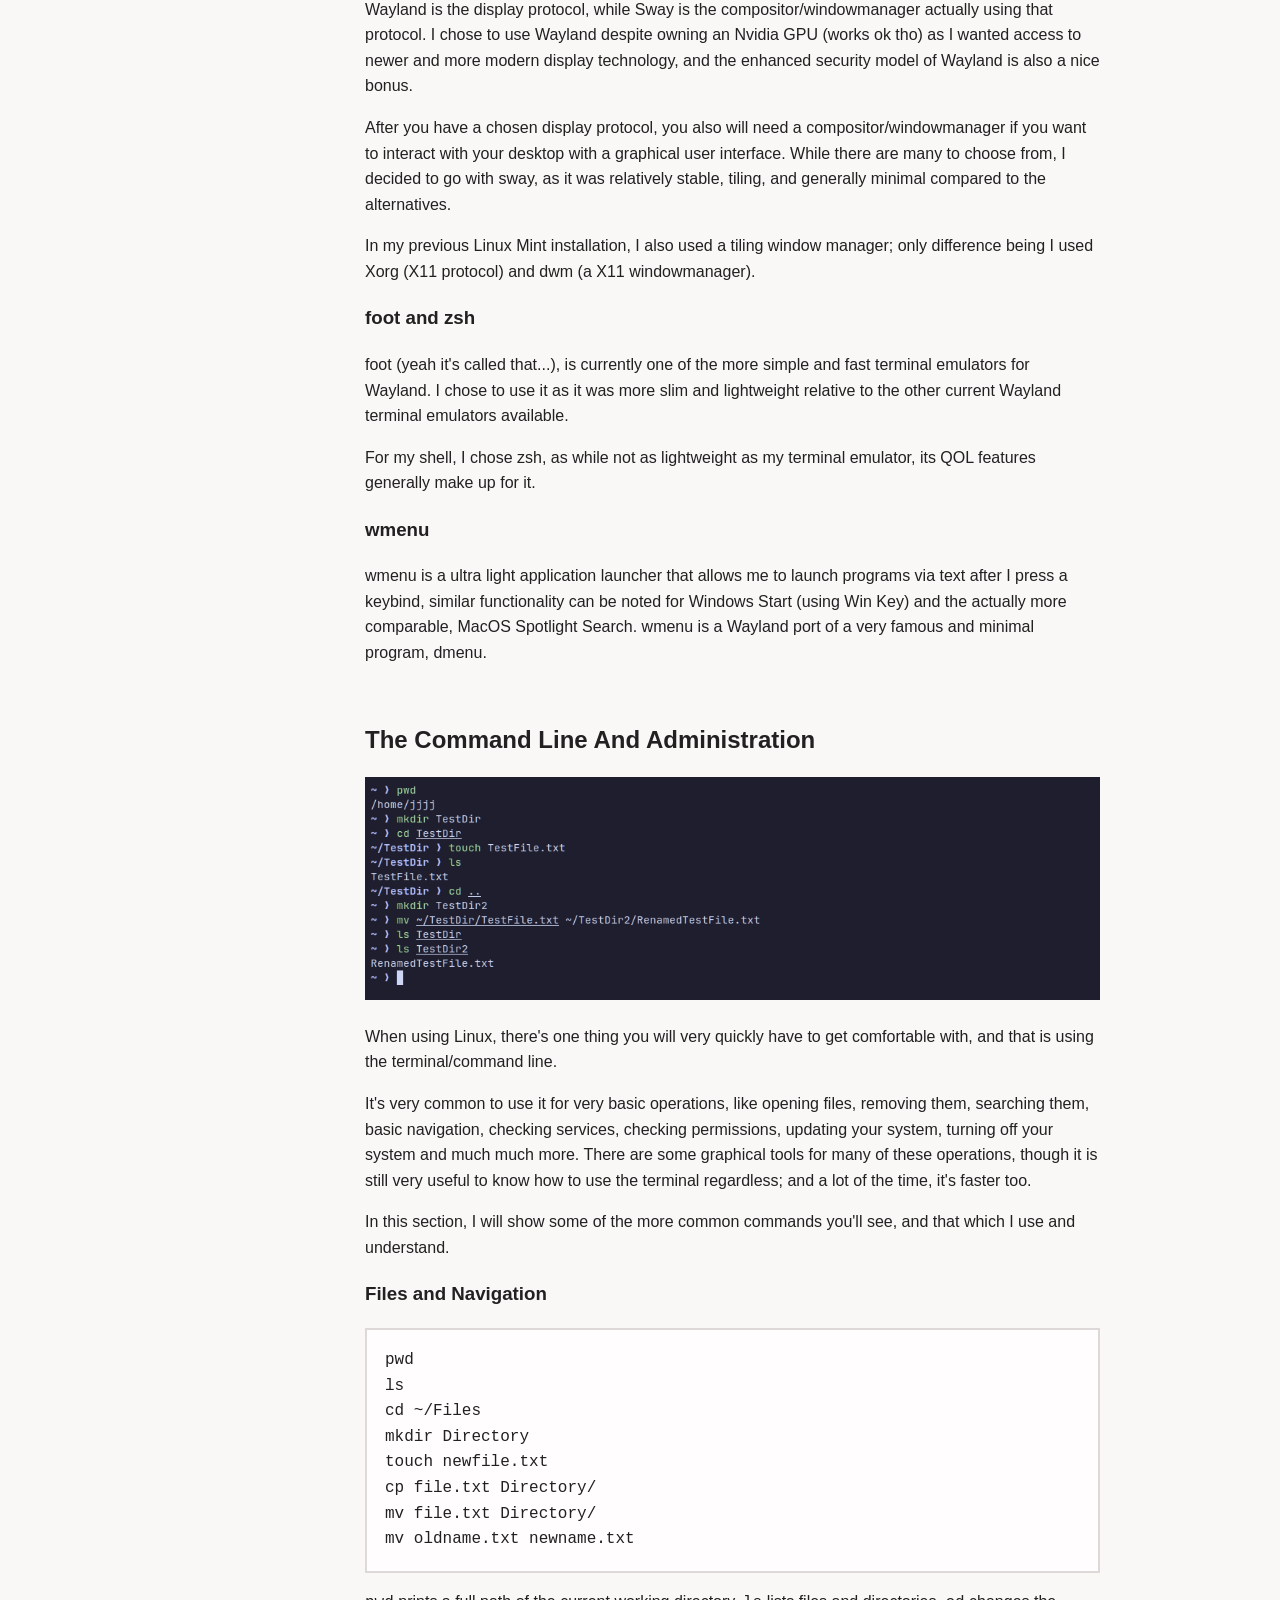
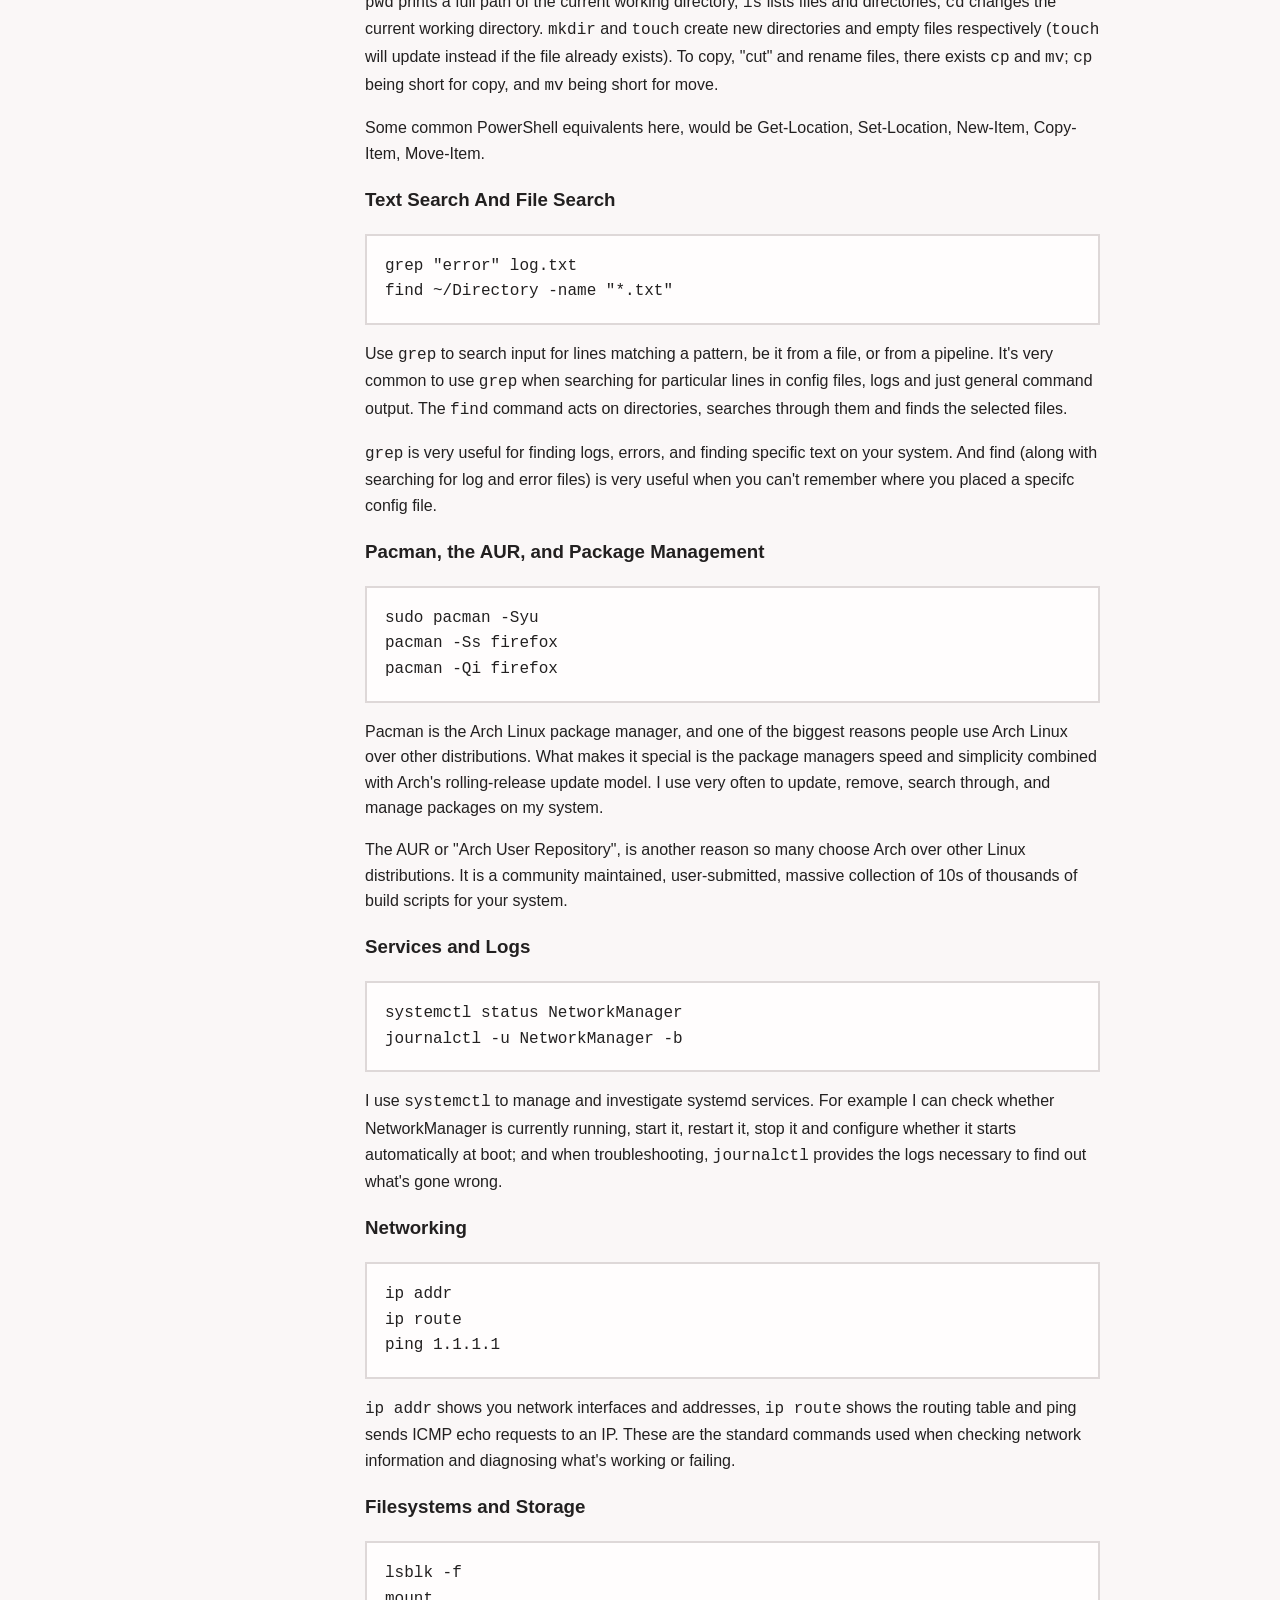
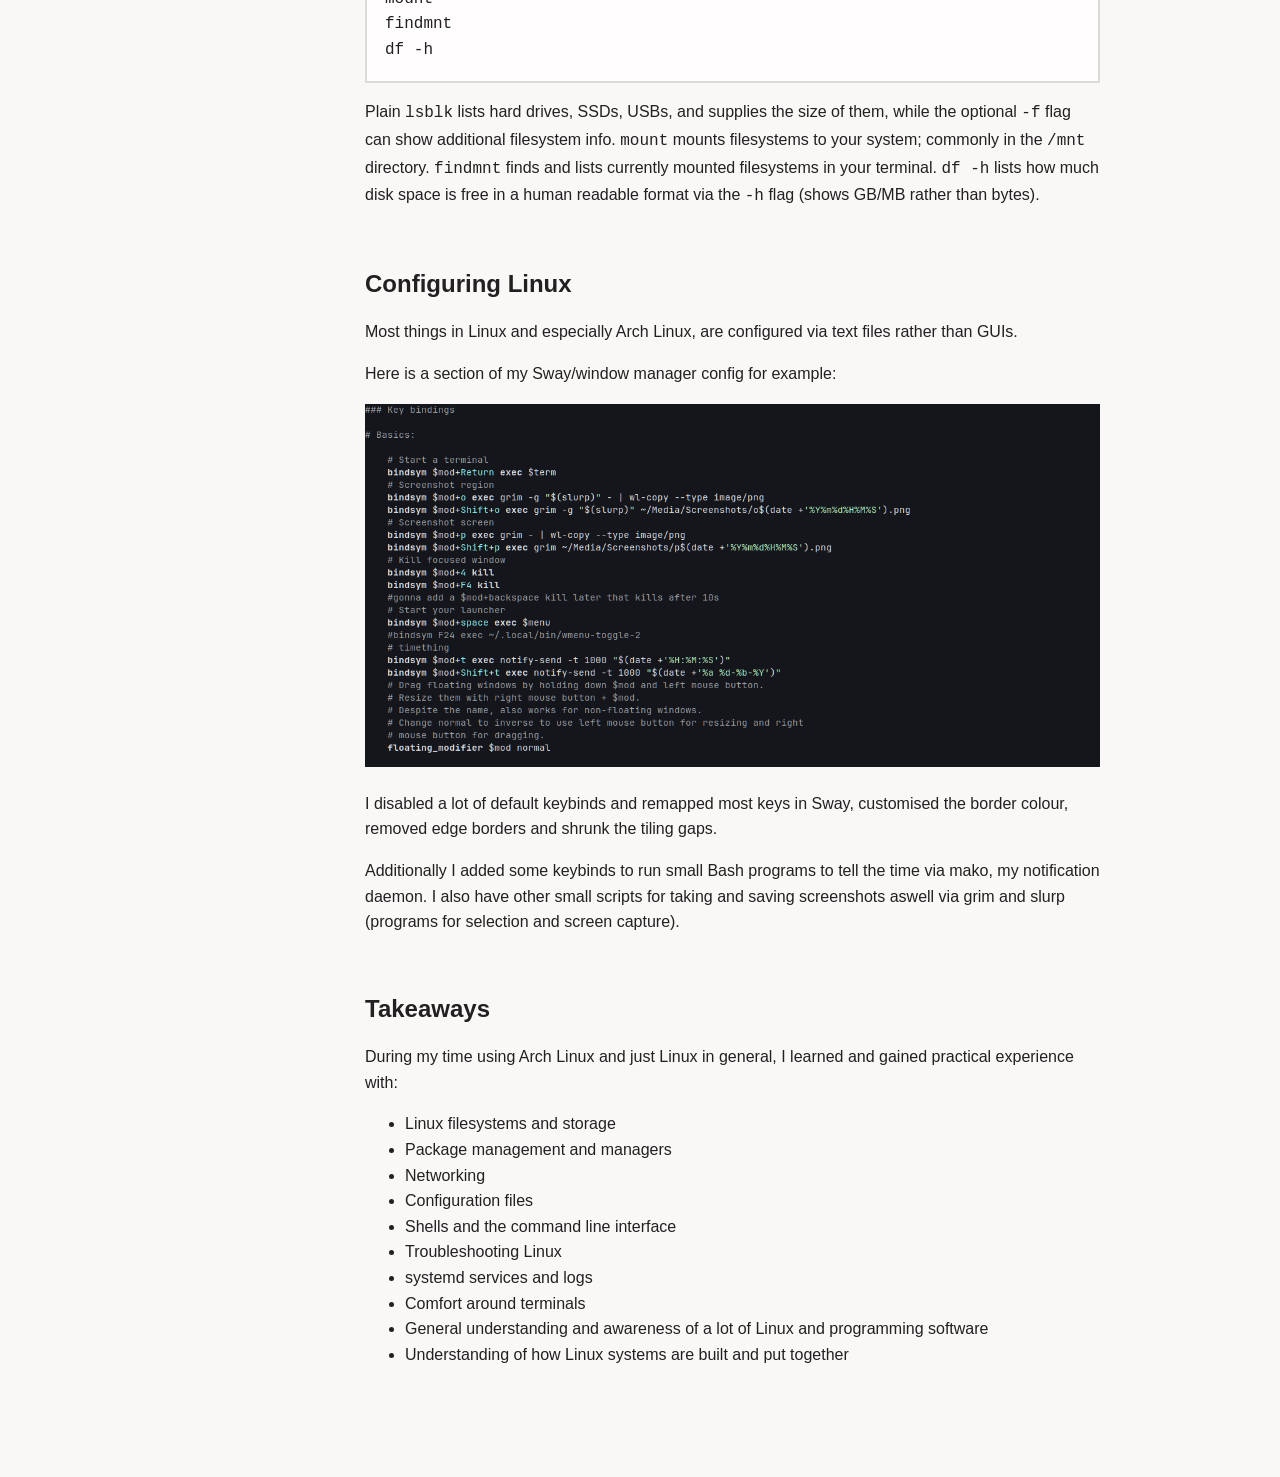
==== commit d4a2e0b2: "add more code elements" ====
--- a/projects/archlinux.html
+++ b/projects/archlinux.html
@@ -63,8 +63,8 @@
 
             <h3>systemd</h3>
             <p>
-                Arch Linux comes with systemd as its service management and init system. I use commands like systemctl for managing
-                services and other useful commands like journalctl to inspect system log files when things break.
+                Arch Linux comes with systemd as its service management and init system. I use commands like <code>systemctl</code> for managing
+                services and other useful commands like <code>journalctl</code> to inspect system log files when things break.
             </p>
 
             <h3>Wayland and Sway</h3>
@@ -112,7 +112,7 @@
 
             <p>             
                 It's very common to use it for very basic operations, like opening files, removing them, searching them, basic navigation, checking services, checking permissions, updating your system,
-                turning off your system and so much more. There are some graphical tools for many of these operations, though it's still extremely useful to know how to use the terminal anyways, and a lot of the times it's faster too.
+                turning off your system and much much more. There are some graphical tools for many of these operations, though it is still very useful to know how to use the terminal regardless; and a lot of the time, it's faster too.
             </p>
 
             <p>   
@@ -130,9 +130,9 @@
 mv oldname.txt newname.txt</code></pre>
 
             <p>
-                pwd prints a full path of the current working directory, ls lists files and directories, cd changes the current working
-                directory. mkdir and touch create new directories and empty files respectively (touch updates instead if the file exists). To copy, "cut" and rename files, there exists
-                cp and mv, cp being short for copy, and mv being short for move.
+                <code>pwd</code> prints a full path of the current working directory, <code>ls</code> lists files and directories, <code>cd</code> changes the current working
+                directory. <code>mkdir</code> and <code>touch</code> create new directories and empty files respectively (<code>touch</code> will update instead if the file already exists). To copy, "cut" and rename files, there exists
+                <code>cp</code> and <code>mv</code>; <code>cp</code> being short for copy, and <code>mv</code> being short for move.
             </p>
             <p>
                 Some common PowerShell equivalents here, would be Get-Location, Set-Location, New-Item, Copy-Item, Move-Item.
@@ -143,14 +143,14 @@
 find ~/Directory -name "*.txt"</code></pre>
 
             <p>
-                Use grep to search input for lines matching a pattern, be it from a file, or from a pipeline. It's very common to use grep
-                when searching for particular lines in config files, logs and just general command output. The find command acts on directories,
+                Use <code>grep</code> to search input for lines matching a pattern, be it from a file, or from a pipeline. It's very common to use <code>grep</code>
+                when searching for particular lines in config files, logs and just general command output. The <code>find</code> command acts on directories,
                 searches through them and finds the selected files.
             </p>
 
             <p>
-                grep is very useful for finding logs, errors, and finding specific text on your system. And find is (along with searching for log and error files aswell)
-                is very useful when you can't remember where you placed that specifc config file.
+                <code>grep</code> is very useful for finding logs, errors, and finding specific text on your system. And find (along with searching for log and error files)
+                is very useful when you can't remember where you placed a specifc config file.
             </p>
 
             <h3>Pacman, the AUR, and Package Management</h3>
@@ -174,9 +174,9 @@
 journalctl -u NetworkManager -b</code></pre>
 
             <p>
-                I use systemctl to manage and investigate systemd services. For example I can check whether NetworkManager is currently
+                I use <code>systemctl</code> to manage and investigate systemd services. For example I can check whether NetworkManager is currently
                 running, start it, restart it, stop it and configure whether it starts automatically at boot;
-                and when troubleshooting, journalctl provides the logs necessary to find out what's gone wrong.
+                and when troubleshooting, <code>journalctl</code> provides the logs necessary to find out what's gone wrong.
             </p>
 
             <h3>Networking</h3>
@@ -185,7 +185,7 @@
 ping 1.1.1.1</code></pre>
 
             <p>
-                ip addr shows you network interfaces and addresses, ip route shows the routing table and ping sends ICMP echo requests to an IP.
+                <code>ip addr</code> shows you network interfaces and addresses, <code>ip route</code> shows the routing table and ping sends ICMP echo requests to an IP.
                 These are the standard commands used when checking network information and diagnosing what's working or failing.
             </p>
 
@@ -196,9 +196,9 @@
 df -h</code></pre>
 
             <p>
-                Plain lsblk lists hard drives, SSDs, USBs, and supplies the size of them, while the optional -f flag can show additional filesystem info.
-                mount mounts filesystems to your system; commonly in the /mnt directory. findmnt finds and lists currently mounted
-                filesystems in your terminal. df -h lists how much disk space is free in a human readable format via the -h flag
+                Plain <code>lsblk</code> lists hard drives, SSDs, USBs, and supplies the size of them, while the optional <code>-f</code> flag can show additional filesystem info.
+                <code>mount</code> mounts filesystems to your system; commonly in the <code>/mnt</code> directory. <code>findmnt</code> finds and lists currently mounted
+                filesystems in your terminal. <code>df -h</code> lists how much disk space is free in a human readable format via the <code>-h</code> flag
                 (shows GB/MB rather than bytes).
             </p>
         </section>
@@ -221,7 +221,7 @@
 
             <p>
                 Additionally I added some keybinds to run small Bash programs to tell the time via mako, my notification daemon. I also have other small scripts for
-                taking and saving screenshots aswell via grim and slurp (yes those are those programs' actual names).
+                taking and saving screenshots aswell via grim and slurp (programs for selection and screen capture).
             </p>
         </section>
 
